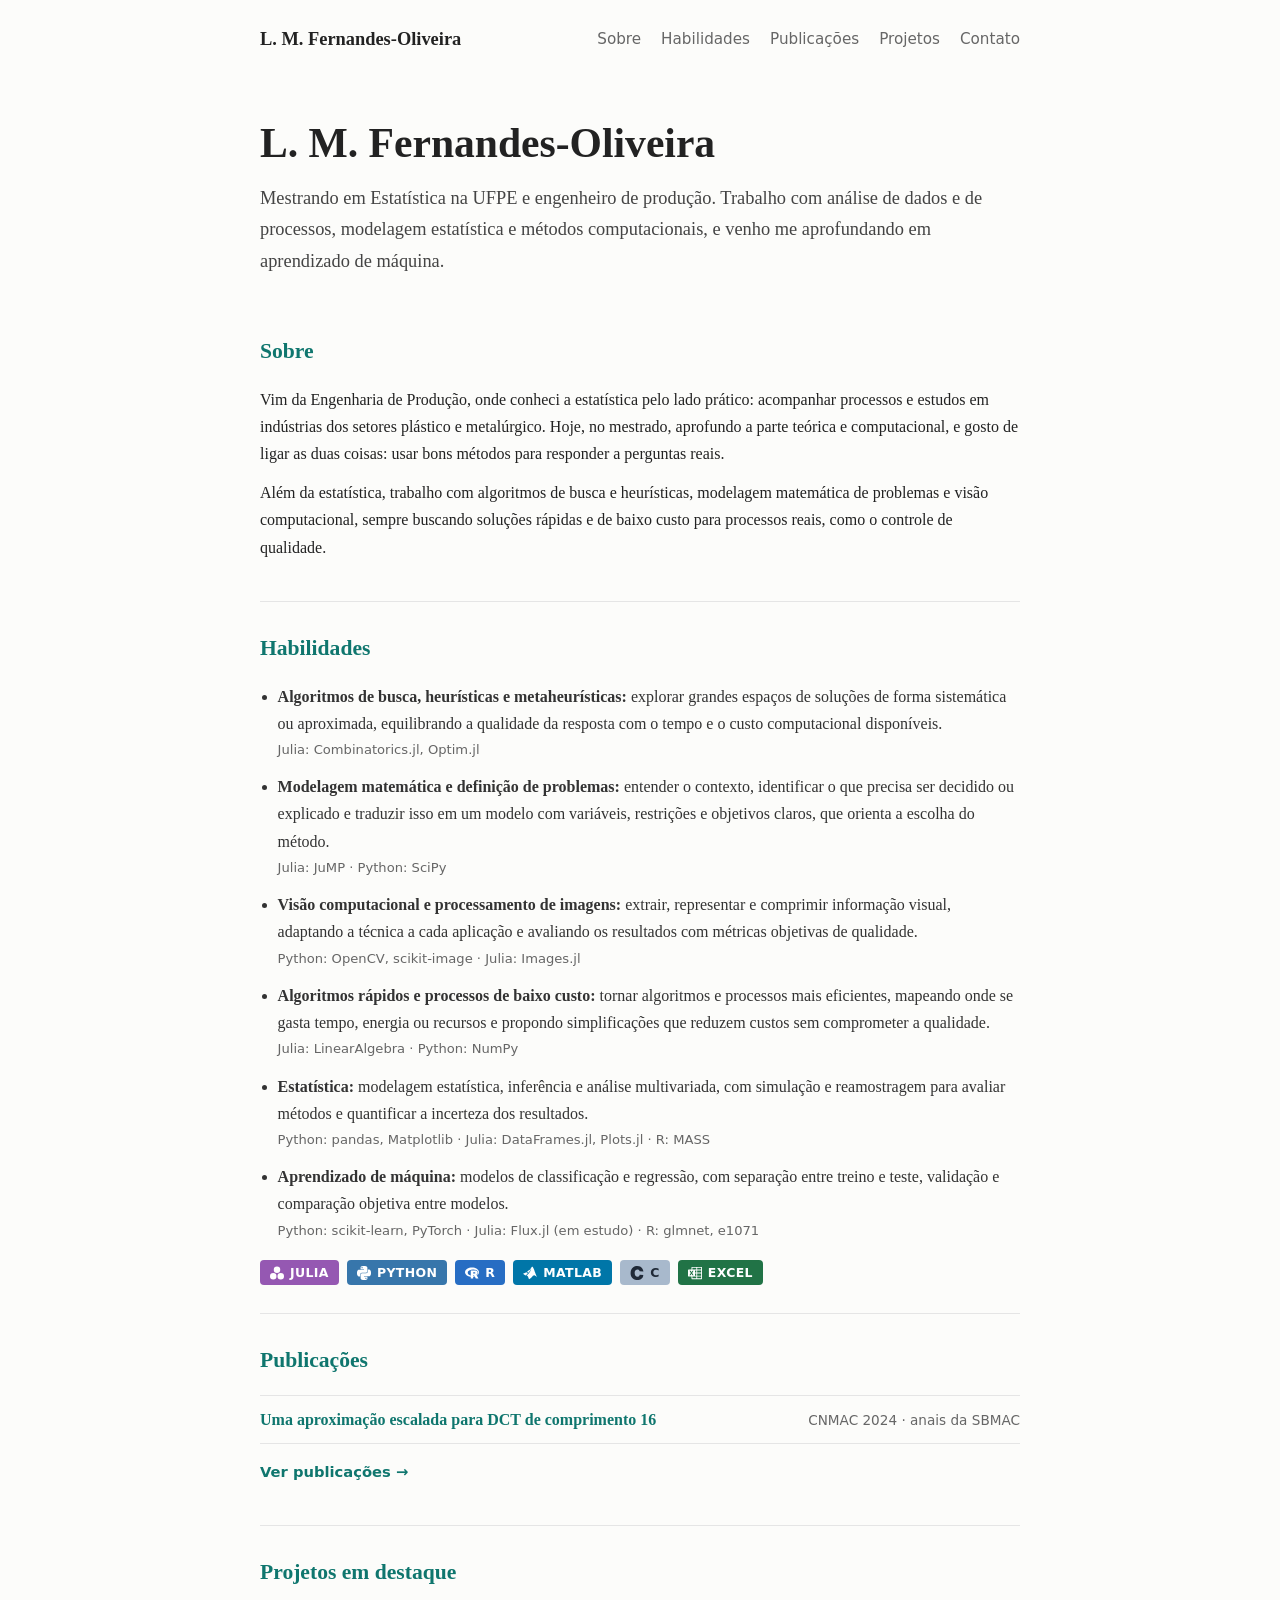
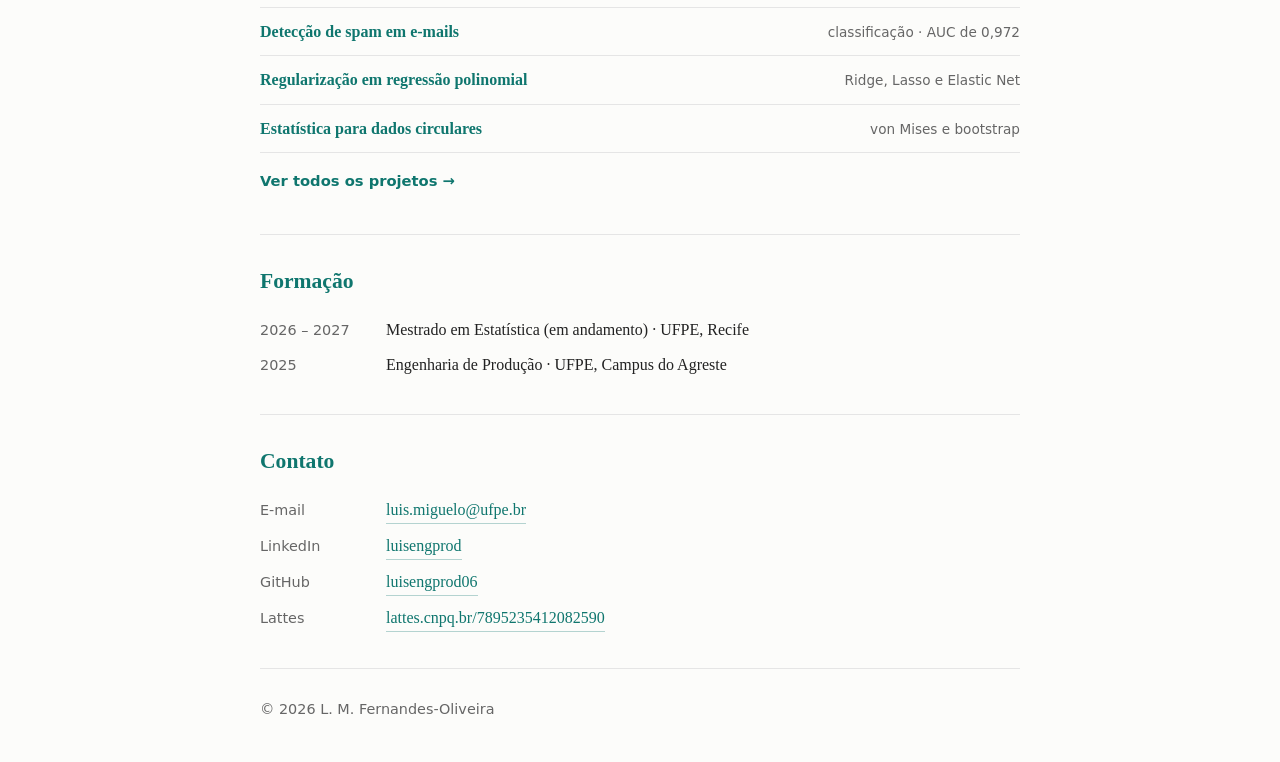
==== index.html @ cafb8b3b "Adiciona pacotes de Python, Julia e R em cada habilidade Co-Authored-By: Claude Opus 5.5 <noreply@an" ====
<!DOCTYPE html>
<html lang="pt-BR">
<head>
<meta charset="utf-8">
<meta name="viewport" content="width=device-width, initial-scale=1">
<title>L. M. Fernandes-Oliveira · Estatística e Engenharia de Produção</title>
<meta name="description" content="L. M. Fernandes-Oliveira: mestrando em Estatística na UFPE e engenheiro de produção. Publicações, projetos e contato.">
<link rel="stylesheet" href="style.css">
</head>
<body>

<header class="container topo">
  <a class="nome" href="index.html">L. M. Fernandes-Oliveira</a>
  <nav>
    <a href="#sobre">Sobre</a>
    <a href="#habilidades">Habilidades</a>
    <a href="publicacoes.html">Publicações</a>
    <a href="projetos.html">Projetos</a>
    <a href="#contato">Contato</a>
  </nav>
</header>

<main class="container">

  <section class="hero">
    <h1>L. M. Fernandes-Oliveira</h1>
    <p class="lead">Mestrando em Estatística na UFPE e engenheiro de produção. Trabalho com análise de dados e de processos, modelagem estatística e métodos computacionais, e venho me aprofundando em aprendizado de máquina.</p>
  </section>

  <section id="sobre">
    <h2>Sobre</h2>
    <p>Vim da Engenharia de Produção, onde conheci a estatística pelo lado prático: acompanhar processos e estudos em indústrias dos setores plástico e metalúrgico. Hoje, no mestrado, aprofundo a parte teórica e computacional, e gosto de ligar as duas coisas: usar bons métodos para responder a perguntas reais.</p>
    <p>Além da estatística, trabalho com algoritmos de busca e heurísticas, modelagem matemática de problemas e visão computacional, sempre buscando soluções rápidas e de baixo custo para processos reais, como o controle de qualidade.</p>
  </section>

  <section id="habilidades">
    <h2>Habilidades</h2>
    <ul class="habilidades">
      <li><b>Algoritmos de busca, heurísticas e metaheurísticas:</b> explorar grandes espaços de soluções de forma sistemática ou aproximada, equilibrando a qualidade da resposta com o tempo e o custo computacional disponíveis.<span class="pacotes">Julia: Combinatorics.jl, Optim.jl</span></li>
      <li><b>Modelagem matemática e definição de problemas:</b> entender o contexto, identificar o que precisa ser decidido ou explicado e traduzir isso em um modelo com variáveis, restrições e objetivos claros, que orienta a escolha do método.<span class="pacotes">Julia: JuMP · Python: SciPy</span></li>
      <li><b>Visão computacional e processamento de imagens:</b> extrair, representar e comprimir informação visual, adaptando a técnica a cada aplicação e avaliando os resultados com métricas objetivas de qualidade.<span class="pacotes">Python: OpenCV, scikit-image · Julia: Images.jl</span></li>
      <li><b>Algoritmos rápidos e processos de baixo custo:</b> tornar algoritmos e processos mais eficientes, mapeando onde se gasta tempo, energia ou recursos e propondo simplificações que reduzem custos sem comprometer a qualidade.<span class="pacotes">Julia: LinearAlgebra · Python: NumPy</span></li>
      <li><b>Estatística:</b> modelagem estatística, inferência e análise multivariada, com simulação e reamostragem para avaliar métodos e quantificar a incerteza dos resultados.<span class="pacotes">Python: pandas, Matplotlib · Julia: DataFrames.jl, Plots.jl · R: MASS</span></li>
      <li><b>Aprendizado de máquina:</b> modelos de classificação e regressão, com separação entre treino e teste, validação e comparação objetiva entre modelos.<span class="pacotes">Python: scikit-learn, PyTorch · Julia: Flux.jl (em estudo) · R: glmnet, e1071</span></li>
    </ul>
    <p class="selos"><span class="selo" style="background:#9558B2;color:#fff"><svg viewBox="0 0 24 24" width="14" height="14" aria-hidden="true"><path fill="#fff" d="M11.138 17.569a5.569 5.569 0 1 1-11.138 0 5.569 5.569 0 1 1 11.138 0zm6.431-11.138a5.569 5.569 0 1 1-11.138 0 5.569 5.569 0 1 1 11.138 0zM24 17.569a5.569 5.569 0 1 1-11.138 0 5.569 5.569 0 1 1 11.138 0z"/></svg>Julia</span><span class="selo" style="background:#3776AB;color:#fff"><svg viewBox="0 0 24 24" width="14" height="14" aria-hidden="true"><path fill="#fff" d="M14.25.18l.9.2.73.26.59.3.45.32.34.34.25.34.16.33.1.3.04.26.02.2-.01.13V8.5l-.05.63-.13.55-.21.46-.26.38-.3.31-.33.25-.35.19-.35.14-.33.1-.3.07-.26.04-.21.02H8.77l-.69.05-.59.14-.5.22-.41.27-.33.32-.27.35-.2.36-.15.37-.1.35-.07.32-.04.27-.02.21v3.06H3.17l-.21-.03-.28-.07-.32-.12-.35-.18-.36-.26-.36-.36-.35-.46-.32-.59-.28-.73-.21-.88-.14-1.05-.05-1.23.06-1.22.16-1.04.24-.87.32-.71.36-.57.4-.44.42-.33.42-.24.4-.16.36-.1.32-.05.24-.01h.16l.06.01h8.16v-.83H6.18l-.01-2.75-.02-.37.05-.34.11-.31.17-.28.25-.26.31-.23.38-.2.44-.18.51-.15.58-.12.64-.1.71-.06.77-.04.84-.02 1.27.05zm-6.3 1.98l-.23.33-.08.41.08.41.23.34.33.22.41.09.41-.09.33-.22.23-.34.08-.41-.08-.41-.23-.33-.33-.22-.41-.09-.41.09zm13.09 3.95l.28.06.32.12.35.18.36.27.36.35.35.47.32.59.28.73.21.88.14 1.04.05 1.23-.06 1.23-.16 1.04-.24.86-.32.71-.36.57-.4.45-.42.33-.42.24-.4.16-.36.09-.32.05-.24.02-.16-.01h-8.22v.82h5.84l.01 2.76.02.36-.05.34-.11.31-.17.29-.25.25-.31.24-.38.2-.44.17-.51.15-.58.13-.64.09-.71.07-.77.04-.84.01-1.27-.04-1.07-.14-.9-.2-.73-.25-.59-.3-.45-.33-.34-.34-.25-.34-.16-.33-.1-.3-.04-.25-.02-.2.01-.13v-5.34l.05-.64.13-.54.21-.46.26-.38.3-.32.33-.24.35-.2.35-.14.33-.1.3-.06.26-.04.21-.02.13-.01h5.84l.69-.05.59-.14.5-.21.41-.28.33-.32.27-.35.2-.36.15-.36.1-.35.07-.32.04-.28.02-.21V6.07h2.09l.14.01zm-6.47 14.25l-.23.33-.08.41.08.41.23.33.33.23.41.08.41-.08.33-.23.23-.33.08-.41-.08-.41-.23-.33-.33-.23-.41-.08-.41.08z"/></svg>Python</span><span class="selo" style="background:#276DC3;color:#fff"><svg viewBox="0 0 24 24" width="14" height="14" aria-hidden="true"><path fill="#fff" d="M12 2.746c-6.627 0-12 3.599-12 8.037 0 3.897 4.144 7.144 9.64 7.88V16.26c-2.924-.915-4.925-2.755-4.925-4.877 0-3.035 4.084-5.494 9.12-5.494 5.038 0 8.757 1.683 8.757 5.494 0 1.976-.999 3.379-2.662 4.272.09.066.174.128.258.216.169.149.25.363.372.544 2.128-1.45 3.44-3.437 3.44-5.631 0-4.44-5.373-8.038-12-8.038zm-2.111 4.99v13.516l4.093-.002-.002-5.291h1.1c.225 0 .321.066.549.25.272.22.715.982.715.982l2.164 4.063 4.627-.002-2.864-4.826s-.086-.193-.265-.383a2.22 2.22 0 00-.582-.416c-.422-.214-1.149-.434-1.149-.434s3.578-.264 3.578-3.826c0-3.562-3.744-3.63-3.744-3.63zm4.127 2.93l2.478.002s1.149-.062 1.149 1.127c0 1.165-1.149 1.17-1.149 1.17h-2.478zm1.754 6.119c-.494.049-1.012.079-1.54.088v1.807a16.622 16.622 0 002.37-.473l-.471-.891s-.108-.183-.248-.394c-.039-.054-.08-.098-.111-.137z"/></svg>R</span><span class="selo" style="background:#0076A8;color:#fff"><svg viewBox="0 0 24 24" width="14" height="14" aria-hidden="true"><path fill="#fff" d="M4.323 16.25C3.13 15.354 1.64 14.31 0 13.12l5.814-2.237 2.386 1.79c-1.79 2.086-2.982 2.831-3.877 3.577zm15.952-6.261c-.447-1.193-.745-2.385-1.193-3.578-.447-1.343-.894-2.535-1.64-3.579-.299-.447-.895-1.49-1.64-1.49-.15 0-.299.148-.448.148-.447.15-1.043 1.043-1.193 1.64-.447.745-1.342 1.938-1.938 2.683-.149.299-.447.597-.596.746-.447.298-.894.745-1.491 1.043-.15 0-.298.149-.447.149-.447 0-.745.298-1.043.447-.447.447-.894 1.043-1.342 1.49 0 .15-.15.299-.298.448l2.236 1.64c1.64-1.938 3.578-3.876 4.92-7.603 0 0-.448 4.026-4.026 8.349-2.236 2.534-4.025 3.876-4.324 4.174 0 0 .597-.149 1.194.15 1.193.446 1.789 2.087 2.236 3.279.298.894.745 1.64 1.043 2.534 1.193-.298 1.938-.745 2.683-1.491.745-.746 1.491-1.64 2.236-2.385 1.342-1.64 2.982-3.728 5.069-2.684.298.15.745.447.894.596.447.298.745.596 1.193 1.043.745.597 1.043 1.044 1.64 1.343-1.491-2.982-2.534-5.964-3.727-9.094z"/></svg>MATLAB</span><span class="selo" style="background:#A8B9CC;color:#1f2937"><svg viewBox="0 0 24 24" width="14" height="14" aria-hidden="true"><path fill="#1f2937" d="M16.5921 9.1962s-.354-3.298-3.627-3.39c-3.2741-.09-4.9552 2.474-4.9552 6.14 0 3.6651 1.858 6.5972 5.0451 6.5972 3.184 0 3.5381-3.665 3.5381-3.665l6.1041.365s.36 3.31-2.196 5.836c-2.552 2.5241-5.6901 2.9371-7.8762 2.9201-2.19-.017-5.2261.034-8.1602-2.97-2.938-3.0101-3.436-5.9302-3.436-8.8002 0-2.8701.556-6.6702 4.047-9.5502C7.444.72 9.849 0 12.254 0c10.0422 0 10.7172 9.2602 10.7172 9.2602z"/></svg>C</span><span class="selo" style="background:#217346;color:#fff"><svg viewBox="0 0 24 24" width="14" height="14" aria-hidden="true"><path fill="#fff" d="M23 1.5q.41 0 .7.3.3.29.3.7v19q0 .41-.3.7-.29.3-.7.3H7q-.41 0-.7-.3-.3-.29-.3-.7V18H1q-.41 0-.7-.3-.3-.29-.3-.7V7q0-.41.3-.7Q.58 6 1 6h5V2.5q0-.41.3-.7.29-.3.7-.3zM6 13.28l1.42 2.66h2.14l-2.38-3.87 2.34-3.8H7.46l-1.3 2.4-.05.08-.04.09-.64-1.28-.66-1.29H2.59l2.27 3.82-2.48 3.85h2.16zM14.25 21v-3H7.5v3zm0-4.5v-3.75H12v3.75zm0-5.25V7.5H12v3.75zm0-5.25V3H7.5v3zm8.25 15v-3h-6.75v3zm0-4.5v-3.75h-6.75v3.75zm0-5.25V7.5h-6.75v3.75zm0-5.25V3h-6.75v3Z"/></svg>Excel</span></p>
  </section>

  <section id="publicacoes">
    <h2>Publicações</h2>
    <ul class="destaques">
      <li><a href="publicacoes.html#cnmac2024">Uma aproximação escalada para DCT de comprimento 16</a><span>CNMAC 2024 · anais da SBMAC</span></li>
    </ul>
    <p><a class="seta" href="publicacoes.html">Ver publicações</a></p>
  </section>

  <section id="projetos">
    <h2>Projetos em destaque</h2>
    <ul class="destaques">
      <li><a href="projetos.html#spam">Detecção de spam em e-mails</a><span>classificação · AUC de 0,972</span></li>
      <li><a href="projetos.html#regularizacao">Regularização em regressão polinomial</a><span>Ridge, Lasso e Elastic Net</span></li>
      <li><a href="projetos.html#circular">Estatística para dados circulares</a><span>von Mises e bootstrap</span></li>
    </ul>
    <p><a class="seta" href="projetos.html">Ver todos os projetos</a></p>
  </section>

  <section id="formacao">
    <h2>Formação</h2>
    <ul class="linha-tempo">
      <li><span>2026 – 2027</span> Mestrado em Estatística (em andamento) · UFPE, Recife</li>
      <li><span>2025</span> Engenharia de Produção · UFPE, Campus do Agreste</li>
    </ul>
  </section>

  <section id="contato">
    <h2>Contato</h2>
    <ul class="contato">
      <li><span>E-mail</span><a href="mailto:luis.miguelo@ufpe.br">luis.miguelo@ufpe.br</a></li>
      <li><span>LinkedIn</span><a href="https://www.linkedin.com/in/luisengprod/">luisengprod</a></li>
      <li><span>GitHub</span><a href="https://github.com/luisengprod06">luisengprod06</a></li>
      <li><span>Lattes</span><a href="http://lattes.cnpq.br/7895235412082590">lattes.cnpq.br/7895235412082590</a></li>
    </ul>
  </section>

</main>

<footer class="container rodape">© <span id="ano"></span> L. M. Fernandes-Oliveira</footer>
<script src="graficos.js"></script>
</body>
</html>
---- style.css ----
:root {
  --texto: #222; --suave: #666; --destaque: #0f766e; --destaque-escuro: #0b5a54;
  --borda: #e5e5e5; --fundo: #fcfcfa; --card: #fff;
  --ui: system-ui, -apple-system, "Segoe UI", sans-serif;
}

* { box-sizing: border-box; }
html { scroll-behavior: smooth; }
body { margin: 0; font-family: Georgia, "Times New Roman", serif; color: var(--texto); line-height: 1.7; background: var(--fundo); }
.container { width: min(760px, 90%); margin: 0 auto; }

/* links: mesma cor e o mesmo comportamento em todo o site */
a { color: var(--destaque); text-decoration: none; border-bottom: 1px solid rgba(15, 118, 110, .3); transition: color .2s, border-color .2s; }
a:hover { color: var(--destaque-escuro); border-bottom-color: currentColor; }
a.seta { font-family: var(--ui); font-size: .92rem; font-weight: 600; border: 0; }
a.seta::after { content: " →"; }
a.seta:hover { text-decoration: underline; }

/* topo */
.topo { display: flex; justify-content: space-between; align-items: center; flex-wrap: wrap; gap: 12px 24px; padding: 24px 0; }
.nome { font-weight: 700; font-size: 1.15rem; color: var(--texto); border: 0; }
.nome:hover { color: var(--destaque); }
nav { display: flex; flex-wrap: wrap; gap: 6px 20px; font-family: var(--ui); font-size: .95rem; }
nav a { color: var(--suave); border: 0; }
nav a:hover, nav a[aria-current="page"] { color: var(--destaque); }

/* blocos */
.hero { padding: 40px 0 28px; }
h1 { font-size: clamp(1.9rem, 5vw, 2.6rem); line-height: 1.2; margin: 0 0 14px; }
.lead { font-size: 1.15rem; color: #444; margin: 0; }
section { padding: 28px 0; border-top: 1px solid var(--borda); }
.hero + section, section:first-child { border-top: 0; }
h2 { font-size: 1.35rem; color: var(--destaque); margin: 0 0 16px; }
h3 { font-size: 1.12rem; line-height: 1.35; margin: 0 0 6px; }
p { margin: 0 0 12px; }
.nota, .outros { color: #444; }
.outros { font-size: .95rem; margin-top: 20px; }

/* habilidades */
.habilidades { padding-left: 1.1rem; margin: 0 0 18px; }
.habilidades li { margin-bottom: 12px; color: #333; }
.pacotes { display: block; margin-top: 2px; font-family: var(--ui); font-size: .82rem; color: var(--suave); }
.selos { display: flex; flex-wrap: wrap; gap: 8px; margin: 0; }
.selo { display: inline-flex; align-items: center; gap: 6px; padding: 4px 10px; border-radius: 4px; font-family: var(--ui); font-size: .78rem; font-weight: 700; letter-spacing: .03em; text-transform: uppercase; line-height: 1.4; }

/* cards de publicações e projetos: um único formato */
.cards { display: grid; gap: 20px; }
.card { background: var(--card); border: 1px solid var(--borda); border-radius: 12px; padding: 22px 24px; scroll-margin-top: 16px; }
.card > :last-child { margin-bottom: 0; }
.card p { color: #444; }
.card:target { border-color: var(--destaque); box-shadow: 0 0 0 3px rgba(15, 118, 110, .12); }
.ref { font-size: .95rem; color: #333 !important; }
.meta { font-family: var(--ui); font-size: .85rem; color: var(--suave) !important; }

/* gráficos: todos com 360 px de largura (1 unidade do SVG = 1 px) */
.resultado { width: fit-content; max-width: 100%; margin: 16px 0; padding: 16px 18px; background: #fafaf8; border: 1px solid var(--borda); border-radius: 8px; }
.grafico { display: block; width: 360px; max-width: 100%; height: auto; overflow: visible; }
.grafico .marca { cursor: default; outline: none; }
.grafico .marca path, .grafico .marca rect:not(.alvo), .grafico .marca circle:not(.alvo) { transition: opacity .15s; }
.grafico .marca:hover path, .grafico .marca:focus path, .grafico .marca:hover rect:not(.alvo), .grafico .marca:focus rect:not(.alvo) { opacity: .75; }
.grafico .marca:focus-visible .alvo { stroke: var(--destaque); stroke-width: 1; }
.dica {
  position: fixed; z-index: 10; pointer-events: none; padding: 5px 9px; border-radius: 6px;
  background: #1f2937; color: #fff; font-family: var(--ui); font-size: .8rem; line-height: 1.3; white-space: nowrap;
  opacity: 0; transform: translateY(4px); transition: opacity .12s, transform .12s;
}
.dica.visivel { opacity: 1; transform: translateY(0); }

/* projetos em destaque (início) */
.destaques { list-style: none; padding: 0; margin: 0 0 14px; }
.destaques li { display: flex; flex-wrap: wrap; justify-content: space-between; align-items: baseline; gap: 4px 16px; padding: 10px 0; border-bottom: 1px solid var(--borda); }
.destaques li:first-child { border-top: 1px solid var(--borda); }
.destaques a { font-weight: 700; border: 0; }
.destaques span { font-family: var(--ui); font-size: .85rem; color: var(--suave); }

/* formação e contato */
.linha-tempo, .contato { list-style: none; padding: 0; margin: 0; }
.linha-tempo li, .contato li { display: flex; gap: 16px; margin-bottom: 8px; }
.linha-tempo span, .contato span { flex: 0 0 110px; color: var(--suave); font-family: var(--ui); font-size: .9rem; padding-top: 2px; }

.rodape { padding: 28px 0 40px; border-top: 1px solid var(--borda); color: var(--suave); font-size: .9rem; font-family: var(--ui); }

@media (max-width: 640px) {
  nav { gap: 6px 14px; font-size: .9rem; }
  .card { padding: 18px 16px; }
  .resultado { padding: 12px 10px; }
  .linha-tempo li, .contato li { flex-direction: column; gap: 0; }
  .linha-tempo span, .contato span { flex-basis: auto; }
}
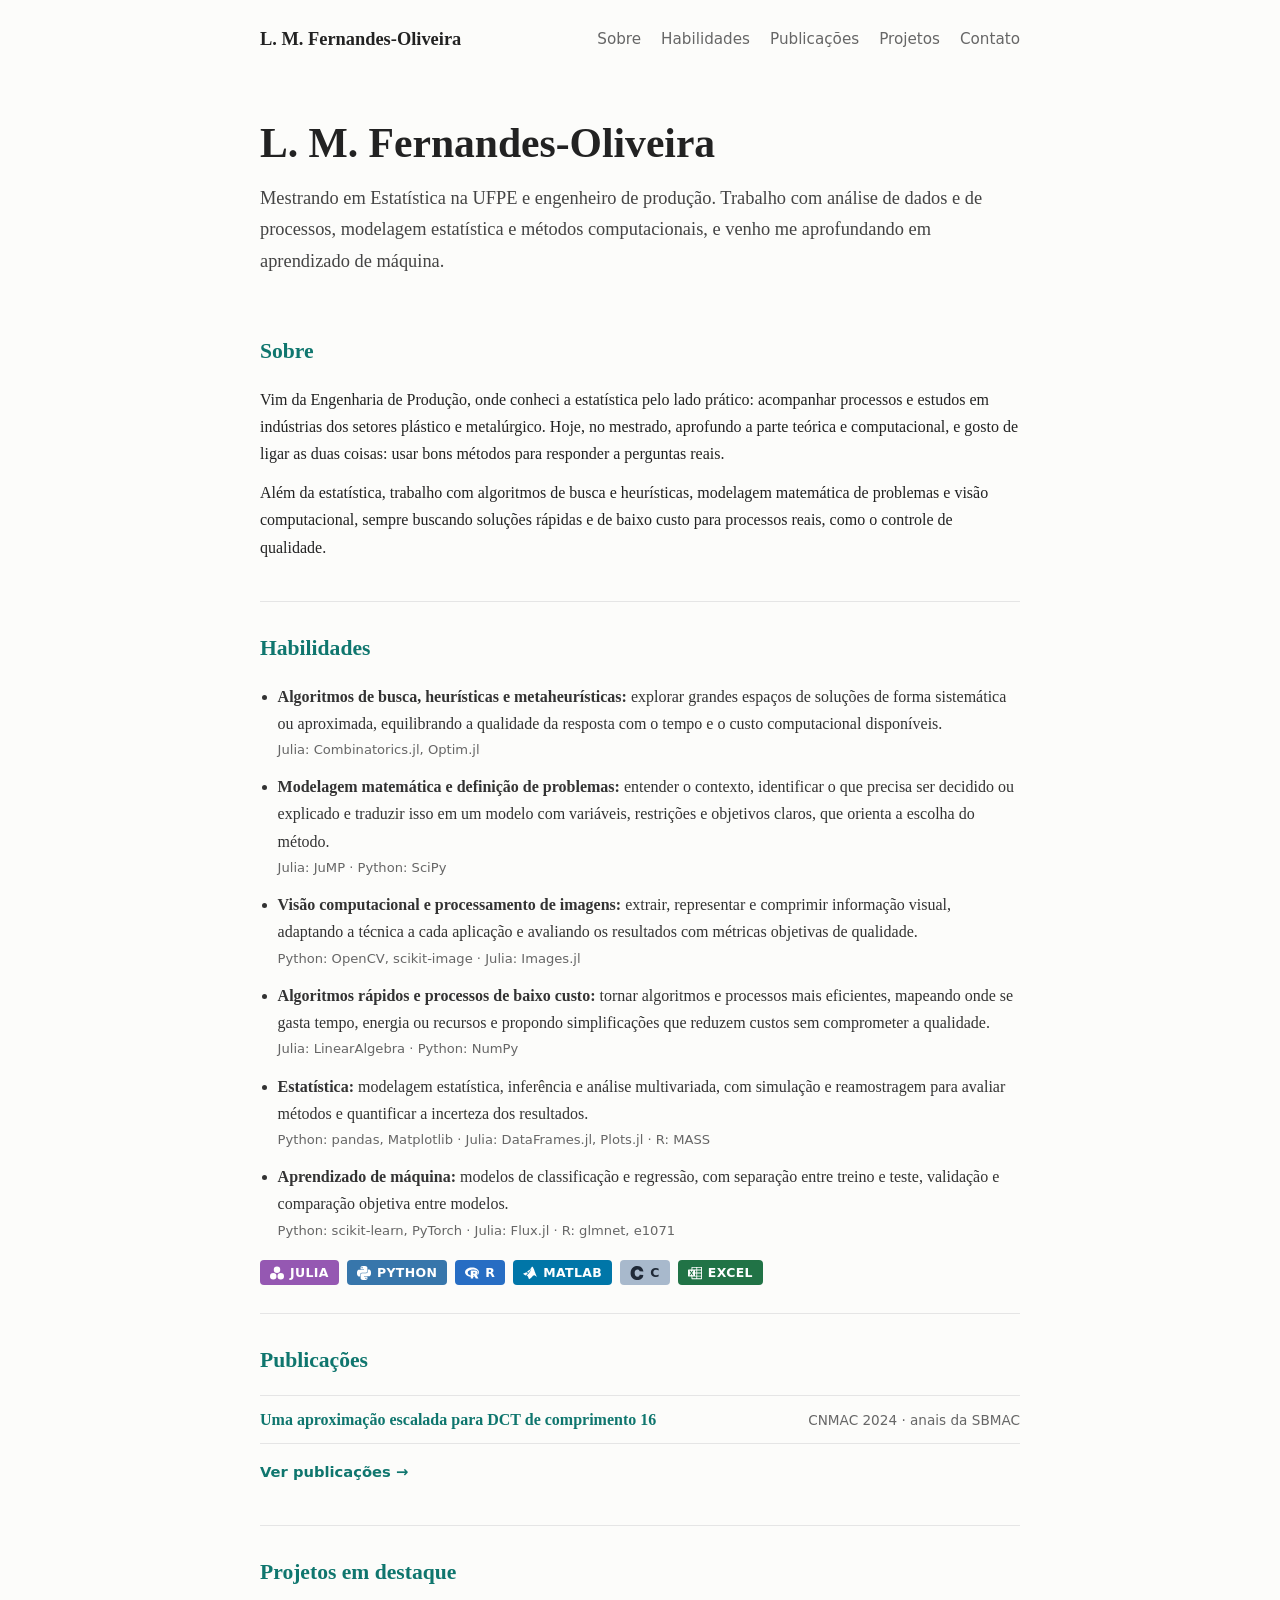
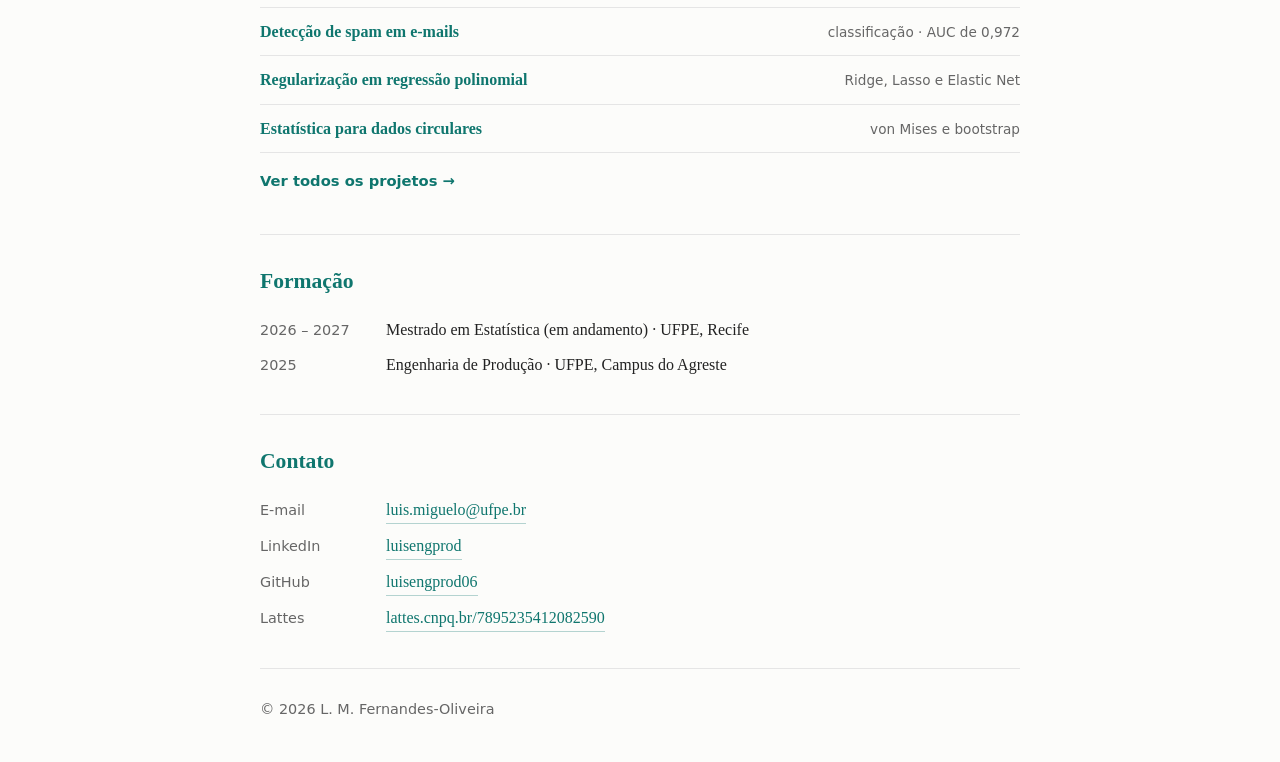
==== commit b99ae1c9: "Remove a marcação em estudo do Flux Co-Authored-By: Claude Opus 5.5 <noreply@anthropic.com>" ====
--- a/index.html
+++ b/index.html
@@ -41,7 +41,7 @@
       <li><b>Visão computacional e processamento de imagens:</b> extrair, representar e comprimir informação visual, adaptando a técnica a cada aplicação e avaliando os resultados com métricas objetivas de qualidade.<span class="pacotes">Python: OpenCV, scikit-image · Julia: Images.jl</span></li>
       <li><b>Algoritmos rápidos e processos de baixo custo:</b> tornar algoritmos e processos mais eficientes, mapeando onde se gasta tempo, energia ou recursos e propondo simplificações que reduzem custos sem comprometer a qualidade.<span class="pacotes">Julia: LinearAlgebra · Python: NumPy</span></li>
       <li><b>Estatística:</b> modelagem estatística, inferência e análise multivariada, com simulação e reamostragem para avaliar métodos e quantificar a incerteza dos resultados.<span class="pacotes">Python: pandas, Matplotlib · Julia: DataFrames.jl, Plots.jl · R: MASS</span></li>
-      <li><b>Aprendizado de máquina:</b> modelos de classificação e regressão, com separação entre treino e teste, validação e comparação objetiva entre modelos.<span class="pacotes">Python: scikit-learn, PyTorch · Julia: Flux.jl (em estudo) · R: glmnet, e1071</span></li>
+      <li><b>Aprendizado de máquina:</b> modelos de classificação e regressão, com separação entre treino e teste, validação e comparação objetiva entre modelos.<span class="pacotes">Python: scikit-learn, PyTorch · Julia: Flux.jl · R: glmnet, e1071</span></li>
     </ul>
     <p class="selos"><span class="selo" style="background:#9558B2;color:#fff"><svg viewBox="0 0 24 24" width="14" height="14" aria-hidden="true"><path fill="#fff" d="M11.138 17.569a5.569 5.569 0 1 1-11.138 0 5.569 5.569 0 1 1 11.138 0zm6.431-11.138a5.569 5.569 0 1 1-11.138 0 5.569 5.569 0 1 1 11.138 0zM24 17.569a5.569 5.569 0 1 1-11.138 0 5.569 5.569 0 1 1 11.138 0z"/></svg>Julia</span><span class="selo" style="background:#3776AB;color:#fff"><svg viewBox="0 0 24 24" width="14" height="14" aria-hidden="true"><path fill="#fff" d="M14.25.18l.9.2.73.26.59.3.45.32.34.34.25.34.16.33.1.3.04.26.02.2-.01.13V8.5l-.05.63-.13.55-.21.46-.26.38-.3.31-.33.25-.35.19-.35.14-.33.1-.3.07-.26.04-.21.02H8.77l-.69.05-.59.14-.5.22-.41.27-.33.32-.27.35-.2.36-.15.37-.1.35-.07.32-.04.27-.02.21v3.06H3.17l-.21-.03-.28-.07-.32-.12-.35-.18-.36-.26-.36-.36-.35-.46-.32-.59-.28-.73-.21-.88-.14-1.05-.05-1.23.06-1.22.16-1.04.24-.87.32-.71.36-.57.4-.44.42-.33.42-.24.4-.16.36-.1.32-.05.24-.01h.16l.06.01h8.16v-.83H6.18l-.01-2.75-.02-.37.05-.34.11-.31.17-.28.25-.26.31-.23.38-.2.44-.18.51-.15.58-.12.64-.1.71-.06.77-.04.84-.02 1.27.05zm-6.3 1.98l-.23.33-.08.41.08.41.23.34.33.22.41.09.41-.09.33-.22.23-.34.08-.41-.08-.41-.23-.33-.33-.22-.41-.09-.41.09zm13.09 3.95l.28.06.32.12.35.18.36.27.36.35.35.47.32.59.28.73.21.88.14 1.04.05 1.23-.06 1.23-.16 1.04-.24.86-.32.71-.36.57-.4.45-.42.33-.42.24-.4.16-.36.09-.32.05-.24.02-.16-.01h-8.22v.82h5.84l.01 2.76.02.36-.05.34-.11.31-.17.29-.25.25-.31.24-.38.2-.44.17-.51.15-.58.13-.64.09-.71.07-.77.04-.84.01-1.27-.04-1.07-.14-.9-.2-.73-.25-.59-.3-.45-.33-.34-.34-.25-.34-.16-.33-.1-.3-.04-.25-.02-.2.01-.13v-5.34l.05-.64.13-.54.21-.46.26-.38.3-.32.33-.24.35-.2.35-.14.33-.1.3-.06.26-.04.21-.02.13-.01h5.84l.69-.05.59-.14.5-.21.41-.28.33-.32.27-.35.2-.36.15-.36.1-.35.07-.32.04-.28.02-.21V6.07h2.09l.14.01zm-6.47 14.25l-.23.33-.08.41.08.41.23.33.33.23.41.08.41-.08.33-.23.23-.33.08-.41-.08-.41-.23-.33-.33-.23-.41-.08-.41.08z"/></svg>Python</span><span class="selo" style="background:#276DC3;color:#fff"><svg viewBox="0 0 24 24" width="14" height="14" aria-hidden="true"><path fill="#fff" d="M12 2.746c-6.627 0-12 3.599-12 8.037 0 3.897 4.144 7.144 9.64 7.88V16.26c-2.924-.915-4.925-2.755-4.925-4.877 0-3.035 4.084-5.494 9.12-5.494 5.038 0 8.757 1.683 8.757 5.494 0 1.976-.999 3.379-2.662 4.272.09.066.174.128.258.216.169.149.25.363.372.544 2.128-1.45 3.44-3.437 3.44-5.631 0-4.44-5.373-8.038-12-8.038zm-2.111 4.99v13.516l4.093-.002-.002-5.291h1.1c.225 0 .321.066.549.25.272.22.715.982.715.982l2.164 4.063 4.627-.002-2.864-4.826s-.086-.193-.265-.383a2.22 2.22 0 00-.582-.416c-.422-.214-1.149-.434-1.149-.434s3.578-.264 3.578-3.826c0-3.562-3.744-3.63-3.744-3.63zm4.127 2.93l2.478.002s1.149-.062 1.149 1.127c0 1.165-1.149 1.17-1.149 1.17h-2.478zm1.754 6.119c-.494.049-1.012.079-1.54.088v1.807a16.622 16.622 0 002.37-.473l-.471-.891s-.108-.183-.248-.394c-.039-.054-.08-.098-.111-.137z"/></svg>R</span><span class="selo" style="background:#0076A8;color:#fff"><svg viewBox="0 0 24 24" width="14" height="14" aria-hidden="true"><path fill="#fff" d="M4.323 16.25C3.13 15.354 1.64 14.31 0 13.12l5.814-2.237 2.386 1.79c-1.79 2.086-2.982 2.831-3.877 3.577zm15.952-6.261c-.447-1.193-.745-2.385-1.193-3.578-.447-1.343-.894-2.535-1.64-3.579-.299-.447-.895-1.49-1.64-1.49-.15 0-.299.148-.448.148-.447.15-1.043 1.043-1.193 1.64-.447.745-1.342 1.938-1.938 2.683-.149.299-.447.597-.596.746-.447.298-.894.745-1.491 1.043-.15 0-.298.149-.447.149-.447 0-.745.298-1.043.447-.447.447-.894 1.043-1.342 1.49 0 .15-.15.299-.298.448l2.236 1.64c1.64-1.938 3.578-3.876 4.92-7.603 0 0-.448 4.026-4.026 8.349-2.236 2.534-4.025 3.876-4.324 4.174 0 0 .597-.149 1.194.15 1.193.446 1.789 2.087 2.236 3.279.298.894.745 1.64 1.043 2.534 1.193-.298 1.938-.745 2.683-1.491.745-.746 1.491-1.64 2.236-2.385 1.342-1.64 2.982-3.728 5.069-2.684.298.15.745.447.894.596.447.298.745.596 1.193 1.043.745.597 1.043 1.044 1.64 1.343-1.491-2.982-2.534-5.964-3.727-9.094z"/></svg>MATLAB</span><span class="selo" style="background:#A8B9CC;color:#1f2937"><svg viewBox="0 0 24 24" width="14" height="14" aria-hidden="true"><path fill="#1f2937" d="M16.5921 9.1962s-.354-3.298-3.627-3.39c-3.2741-.09-4.9552 2.474-4.9552 6.14 0 3.6651 1.858 6.5972 5.0451 6.5972 3.184 0 3.5381-3.665 3.5381-3.665l6.1041.365s.36 3.31-2.196 5.836c-2.552 2.5241-5.6901 2.9371-7.8762 2.9201-2.19-.017-5.2261.034-8.1602-2.97-2.938-3.0101-3.436-5.9302-3.436-8.8002 0-2.8701.556-6.6702 4.047-9.5502C7.444.72 9.849 0 12.254 0c10.0422 0 10.7172 9.2602 10.7172 9.2602z"/></svg>C</span><span class="selo" style="background:#217346;color:#fff"><svg viewBox="0 0 24 24" width="14" height="14" aria-hidden="true"><path fill="#fff" d="M23 1.5q.41 0 .7.3.3.29.3.7v19q0 .41-.3.7-.29.3-.7.3H7q-.41 0-.7-.3-.3-.29-.3-.7V18H1q-.41 0-.7-.3-.3-.29-.3-.7V7q0-.41.3-.7Q.58 6 1 6h5V2.5q0-.41.3-.7.29-.3.7-.3zM6 13.28l1.42 2.66h2.14l-2.38-3.87 2.34-3.8H7.46l-1.3 2.4-.05.08-.04.09-.64-1.28-.66-1.29H2.59l2.27 3.82-2.48 3.85h2.16zM14.25 21v-3H7.5v3zm0-4.5v-3.75H12v3.75zm0-5.25V7.5H12v3.75zm0-5.25V3H7.5v3zm8.25 15v-3h-6.75v3zm0-4.5v-3.75h-6.75v3.75zm0-5.25V7.5h-6.75v3.75zm0-5.25V3h-6.75v3Z"/></svg>Excel</span></p>
   </section>
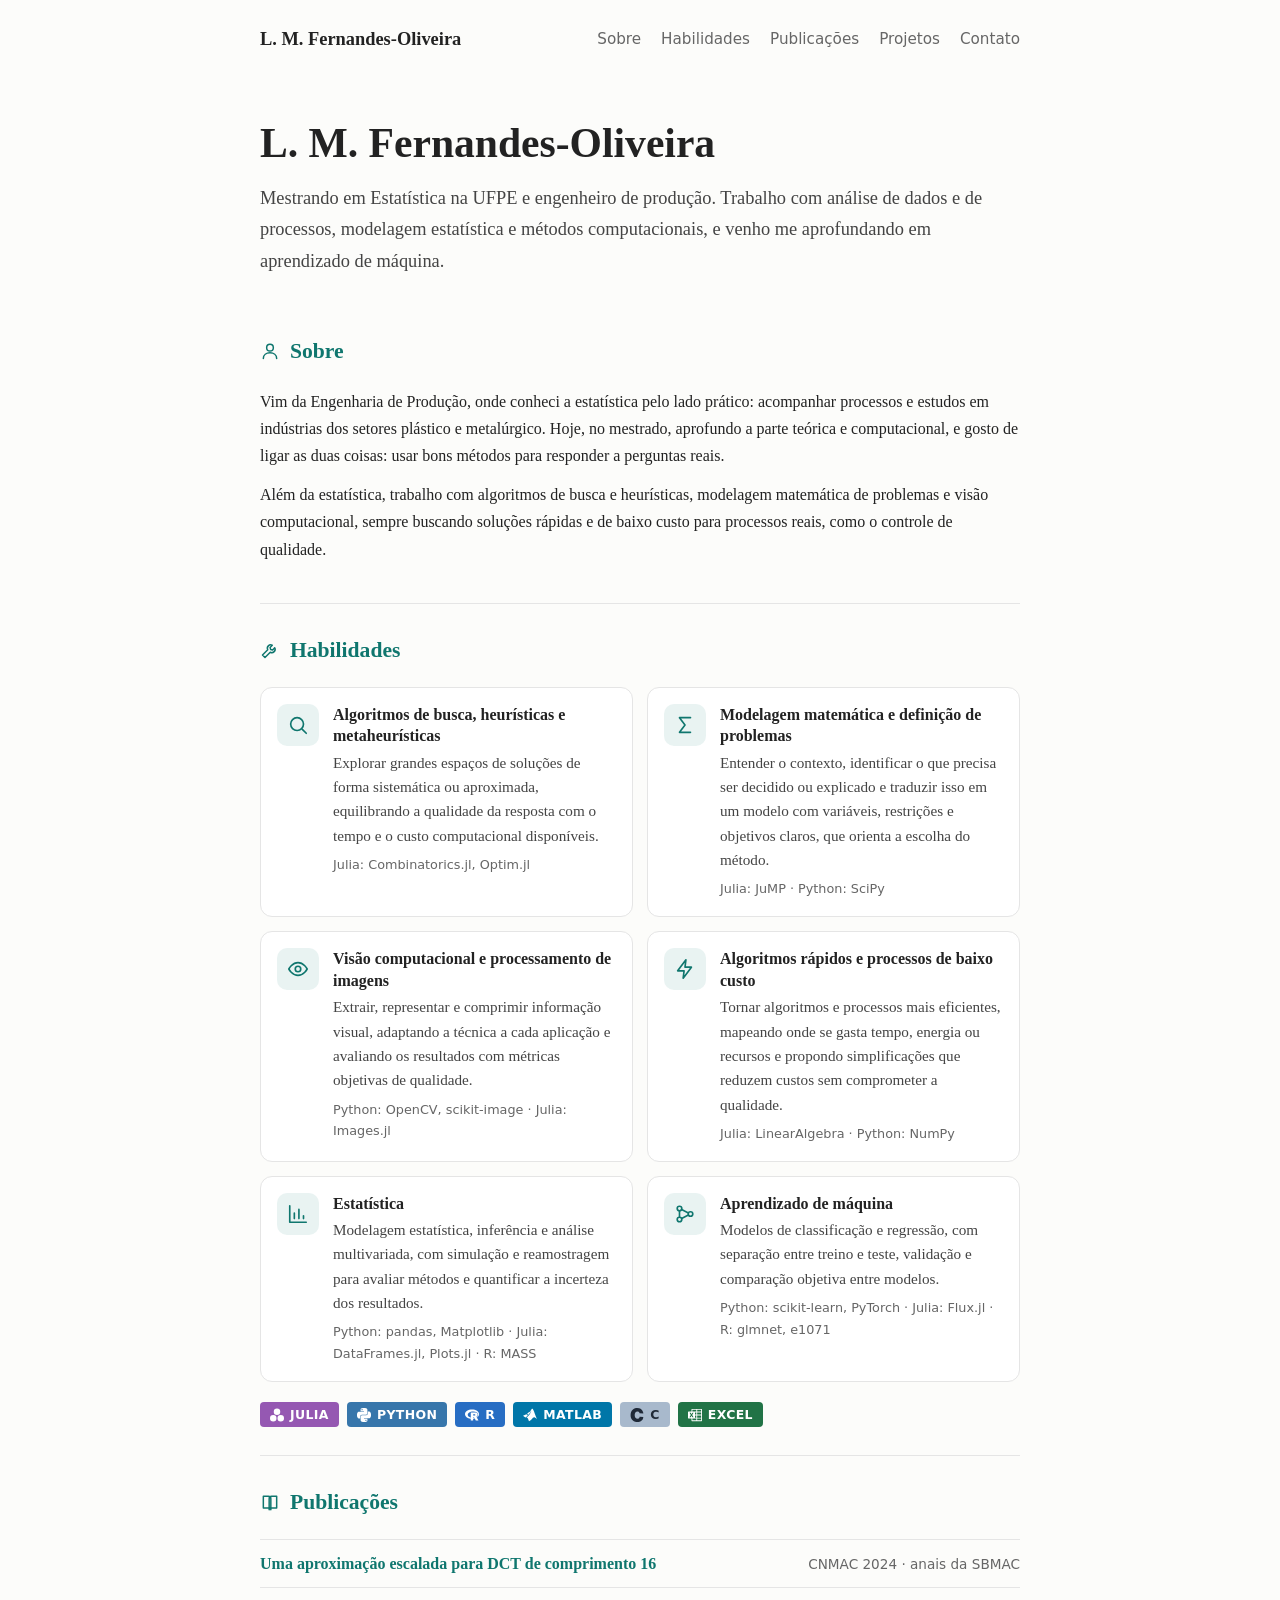
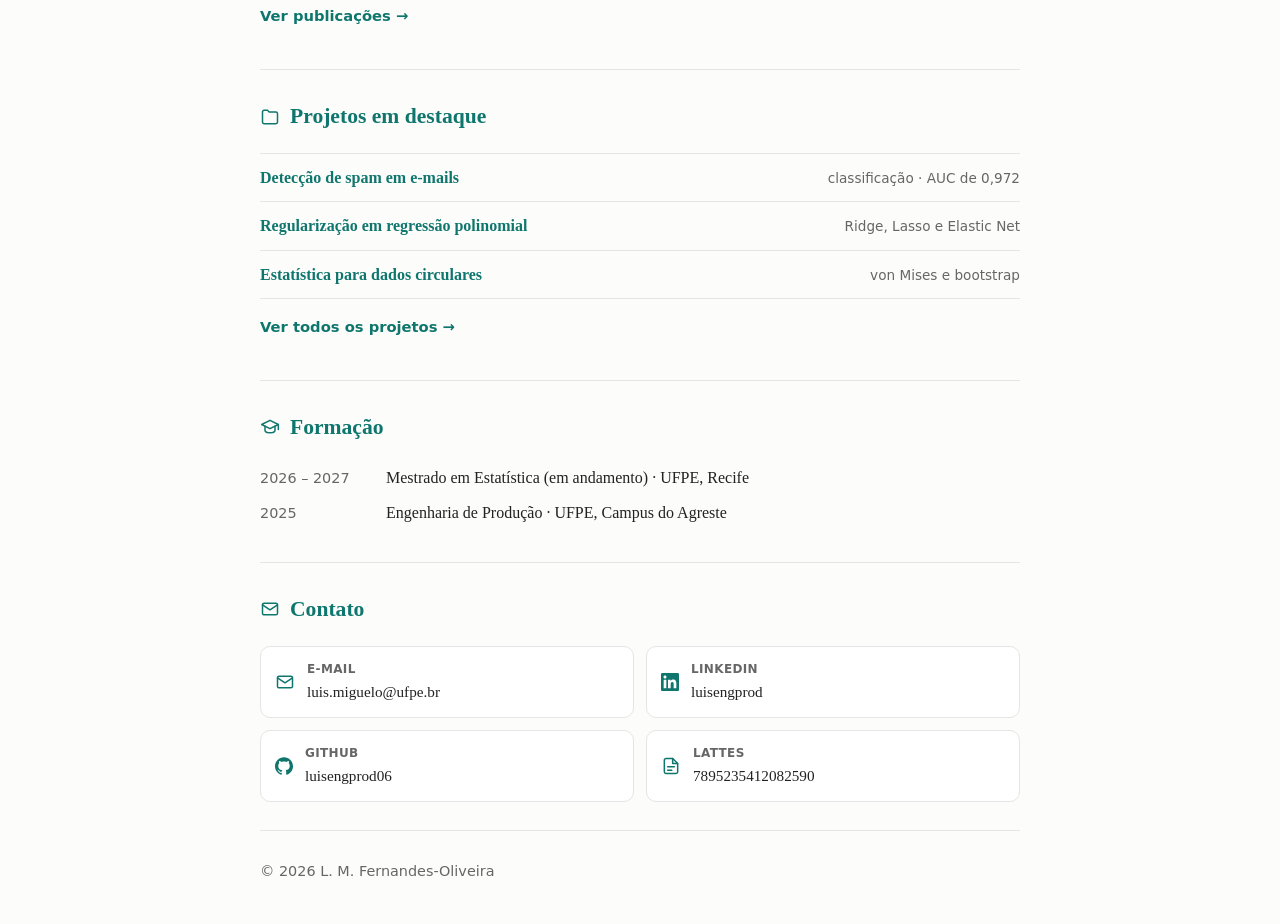
==== commit c1add14a: "Ícones nas habilidades, nos títulos e no contato Co-Authored-By: Claude Opus 5.5 <noreply@anthropic." ====
--- a/index.html
+++ b/index.html
@@ -28,26 +28,26 @@
   </section>
 
   <section id="sobre">
-    <h2>Sobre</h2>
+    <h2><svg class="ic" viewBox="0 0 24 24" width="20" height="20" fill="none" stroke="currentColor" stroke-width="1.8" stroke-linecap="round" stroke-linejoin="round" aria-hidden="true"><circle cx="12" cy="8" r="4"/><path d="M4 21c0-4.4 3.6-7 8-7s8 2.6 8 7"/></svg>Sobre</h2>
     <p>Vim da Engenharia de Produção, onde conheci a estatística pelo lado prático: acompanhar processos e estudos em indústrias dos setores plástico e metalúrgico. Hoje, no mestrado, aprofundo a parte teórica e computacional, e gosto de ligar as duas coisas: usar bons métodos para responder a perguntas reais.</p>
     <p>Além da estatística, trabalho com algoritmos de busca e heurísticas, modelagem matemática de problemas e visão computacional, sempre buscando soluções rápidas e de baixo custo para processos reais, como o controle de qualidade.</p>
   </section>
 
   <section id="habilidades">
-    <h2>Habilidades</h2>
+    <h2><svg class="ic" viewBox="0 0 24 24" width="20" height="20" fill="none" stroke="currentColor" stroke-width="1.8" stroke-linecap="round" stroke-linejoin="round" aria-hidden="true"><path d="M14.7 6.3a4 4 0 0 0-5.4 5.4L3 18l3 3 6.3-6.3a4 4 0 0 0 5.4-5.4l-2.6 2.6-2.4-.6-.6-2.4z"/></svg>Habilidades</h2>
     <ul class="habilidades">
-      <li><b>Algoritmos de busca, heurísticas e metaheurísticas:</b> explorar grandes espaços de soluções de forma sistemática ou aproximada, equilibrando a qualidade da resposta com o tempo e o custo computacional disponíveis.<span class="pacotes">Julia: Combinatorics.jl, Optim.jl</span></li>
-      <li><b>Modelagem matemática e definição de problemas:</b> entender o contexto, identificar o que precisa ser decidido ou explicado e traduzir isso em um modelo com variáveis, restrições e objetivos claros, que orienta a escolha do método.<span class="pacotes">Julia: JuMP · Python: SciPy</span></li>
-      <li><b>Visão computacional e processamento de imagens:</b> extrair, representar e comprimir informação visual, adaptando a técnica a cada aplicação e avaliando os resultados com métricas objetivas de qualidade.<span class="pacotes">Python: OpenCV, scikit-image · Julia: Images.jl</span></li>
-      <li><b>Algoritmos rápidos e processos de baixo custo:</b> tornar algoritmos e processos mais eficientes, mapeando onde se gasta tempo, energia ou recursos e propondo simplificações que reduzem custos sem comprometer a qualidade.<span class="pacotes">Julia: LinearAlgebra · Python: NumPy</span></li>
-      <li><b>Estatística:</b> modelagem estatística, inferência e análise multivariada, com simulação e reamostragem para avaliar métodos e quantificar a incerteza dos resultados.<span class="pacotes">Python: pandas, Matplotlib · Julia: DataFrames.jl, Plots.jl · R: MASS</span></li>
-      <li><b>Aprendizado de máquina:</b> modelos de classificação e regressão, com separação entre treino e teste, validação e comparação objetiva entre modelos.<span class="pacotes">Python: scikit-learn, PyTorch · Julia: Flux.jl · R: glmnet, e1071</span></li>
+      <li class="habilidade"><span class="ic-caixa"><svg class="ic" viewBox="0 0 24 24" width="22" height="22" fill="none" stroke="currentColor" stroke-width="1.8" stroke-linecap="round" stroke-linejoin="round" aria-hidden="true"><circle cx="11" cy="11" r="7"/><path d="M21 21l-4.3-4.3"/></svg></span><div><h3>Algoritmos de busca, heurísticas e metaheurísticas</h3><p>Explorar grandes espaços de soluções de forma sistemática ou aproximada, equilibrando a qualidade da resposta com o tempo e o custo computacional disponíveis.</p><span class="pacotes">Julia: Combinatorics.jl, Optim.jl</span></div></li>
+      <li class="habilidade"><span class="ic-caixa"><svg class="ic" viewBox="0 0 24 24" width="22" height="22" fill="none" stroke="currentColor" stroke-width="1.8" stroke-linecap="round" stroke-linejoin="round" aria-hidden="true"><path d="M18 4H6l6 8-6 8h12"/></svg></span><div><h3>Modelagem matemática e definição de problemas</h3><p>Entender o contexto, identificar o que precisa ser decidido ou explicado e traduzir isso em um modelo com variáveis, restrições e objetivos claros, que orienta a escolha do método.</p><span class="pacotes">Julia: JuMP · Python: SciPy</span></div></li>
+      <li class="habilidade"><span class="ic-caixa"><svg class="ic" viewBox="0 0 24 24" width="22" height="22" fill="none" stroke="currentColor" stroke-width="1.8" stroke-linecap="round" stroke-linejoin="round" aria-hidden="true"><path d="M2 12s3.6-7 10-7 10 7 10 7-3.6 7-10 7S2 12 2 12z"/><circle cx="12" cy="12" r="3"/></svg></span><div><h3>Visão computacional e processamento de imagens</h3><p>Extrair, representar e comprimir informação visual, adaptando a técnica a cada aplicação e avaliando os resultados com métricas objetivas de qualidade.</p><span class="pacotes">Python: OpenCV, scikit-image · Julia: Images.jl</span></div></li>
+      <li class="habilidade"><span class="ic-caixa"><svg class="ic" viewBox="0 0 24 24" width="22" height="22" fill="none" stroke="currentColor" stroke-width="1.8" stroke-linecap="round" stroke-linejoin="round" aria-hidden="true"><path d="M13 2L4 14h7l-1 8 9-12h-7l1-8z"/></svg></span><div><h3>Algoritmos rápidos e processos de baixo custo</h3><p>Tornar algoritmos e processos mais eficientes, mapeando onde se gasta tempo, energia ou recursos e propondo simplificações que reduzem custos sem comprometer a qualidade.</p><span class="pacotes">Julia: LinearAlgebra · Python: NumPy</span></div></li>
+      <li class="habilidade"><span class="ic-caixa"><svg class="ic" viewBox="0 0 24 24" width="22" height="22" fill="none" stroke="currentColor" stroke-width="1.8" stroke-linecap="round" stroke-linejoin="round" aria-hidden="true"><path d="M3 3v18h18"/><path d="M8 17v-6M13 17V7M18 17v-3"/></svg></span><div><h3>Estatística</h3><p>Modelagem estatística, inferência e análise multivariada, com simulação e reamostragem para avaliar métodos e quantificar a incerteza dos resultados.</p><span class="pacotes">Python: pandas, Matplotlib · Julia: DataFrames.jl, Plots.jl · R: MASS</span></div></li>
+      <li class="habilidade"><span class="ic-caixa"><svg class="ic" viewBox="0 0 24 24" width="22" height="22" fill="none" stroke="currentColor" stroke-width="1.8" stroke-linecap="round" stroke-linejoin="round" aria-hidden="true"><circle cx="6" cy="6" r="2.5"/><circle cx="6" cy="18" r="2.5"/><circle cx="18" cy="12" r="2.5"/><path d="M8.3 7.2l7.4 3.6M8.3 16.8l7.4-3.6M6 8.5v7"/></svg></span><div><h3>Aprendizado de máquina</h3><p>Modelos de classificação e regressão, com separação entre treino e teste, validação e comparação objetiva entre modelos.</p><span class="pacotes">Python: scikit-learn, PyTorch · Julia: Flux.jl · R: glmnet, e1071</span></div></li>
     </ul>
     <p class="selos"><span class="selo" style="background:#9558B2;color:#fff"><svg viewBox="0 0 24 24" width="14" height="14" aria-hidden="true"><path fill="#fff" d="M11.138 17.569a5.569 5.569 0 1 1-11.138 0 5.569 5.569 0 1 1 11.138 0zm6.431-11.138a5.569 5.569 0 1 1-11.138 0 5.569 5.569 0 1 1 11.138 0zM24 17.569a5.569 5.569 0 1 1-11.138 0 5.569 5.569 0 1 1 11.138 0z"/></svg>Julia</span><span class="selo" style="background:#3776AB;color:#fff"><svg viewBox="0 0 24 24" width="14" height="14" aria-hidden="true"><path fill="#fff" d="M14.25.18l.9.2.73.26.59.3.45.32.34.34.25.34.16.33.1.3.04.26.02.2-.01.13V8.5l-.05.63-.13.55-.21.46-.26.38-.3.31-.33.25-.35.19-.35.14-.33.1-.3.07-.26.04-.21.02H8.77l-.69.05-.59.14-.5.22-.41.27-.33.32-.27.35-.2.36-.15.37-.1.35-.07.32-.04.27-.02.21v3.06H3.17l-.21-.03-.28-.07-.32-.12-.35-.18-.36-.26-.36-.36-.35-.46-.32-.59-.28-.73-.21-.88-.14-1.05-.05-1.23.06-1.22.16-1.04.24-.87.32-.71.36-.57.4-.44.42-.33.42-.24.4-.16.36-.1.32-.05.24-.01h.16l.06.01h8.16v-.83H6.18l-.01-2.75-.02-.37.05-.34.11-.31.17-.28.25-.26.31-.23.38-.2.44-.18.51-.15.58-.12.64-.1.71-.06.77-.04.84-.02 1.27.05zm-6.3 1.98l-.23.33-.08.41.08.41.23.34.33.22.41.09.41-.09.33-.22.23-.34.08-.41-.08-.41-.23-.33-.33-.22-.41-.09-.41.09zm13.09 3.95l.28.06.32.12.35.18.36.27.36.35.35.47.32.59.28.73.21.88.14 1.04.05 1.23-.06 1.23-.16 1.04-.24.86-.32.71-.36.57-.4.45-.42.33-.42.24-.4.16-.36.09-.32.05-.24.02-.16-.01h-8.22v.82h5.84l.01 2.76.02.36-.05.34-.11.31-.17.29-.25.25-.31.24-.38.2-.44.17-.51.15-.58.13-.64.09-.71.07-.77.04-.84.01-1.27-.04-1.07-.14-.9-.2-.73-.25-.59-.3-.45-.33-.34-.34-.25-.34-.16-.33-.1-.3-.04-.25-.02-.2.01-.13v-5.34l.05-.64.13-.54.21-.46.26-.38.3-.32.33-.24.35-.2.35-.14.33-.1.3-.06.26-.04.21-.02.13-.01h5.84l.69-.05.59-.14.5-.21.41-.28.33-.32.27-.35.2-.36.15-.36.1-.35.07-.32.04-.28.02-.21V6.07h2.09l.14.01zm-6.47 14.25l-.23.33-.08.41.08.41.23.33.33.23.41.08.41-.08.33-.23.23-.33.08-.41-.08-.41-.23-.33-.33-.23-.41-.08-.41.08z"/></svg>Python</span><span class="selo" style="background:#276DC3;color:#fff"><svg viewBox="0 0 24 24" width="14" height="14" aria-hidden="true"><path fill="#fff" d="M12 2.746c-6.627 0-12 3.599-12 8.037 0 3.897 4.144 7.144 9.64 7.88V16.26c-2.924-.915-4.925-2.755-4.925-4.877 0-3.035 4.084-5.494 9.12-5.494 5.038 0 8.757 1.683 8.757 5.494 0 1.976-.999 3.379-2.662 4.272.09.066.174.128.258.216.169.149.25.363.372.544 2.128-1.45 3.44-3.437 3.44-5.631 0-4.44-5.373-8.038-12-8.038zm-2.111 4.99v13.516l4.093-.002-.002-5.291h1.1c.225 0 .321.066.549.25.272.22.715.982.715.982l2.164 4.063 4.627-.002-2.864-4.826s-.086-.193-.265-.383a2.22 2.22 0 00-.582-.416c-.422-.214-1.149-.434-1.149-.434s3.578-.264 3.578-3.826c0-3.562-3.744-3.63-3.744-3.63zm4.127 2.93l2.478.002s1.149-.062 1.149 1.127c0 1.165-1.149 1.17-1.149 1.17h-2.478zm1.754 6.119c-.494.049-1.012.079-1.54.088v1.807a16.622 16.622 0 002.37-.473l-.471-.891s-.108-.183-.248-.394c-.039-.054-.08-.098-.111-.137z"/></svg>R</span><span class="selo" style="background:#0076A8;color:#fff"><svg viewBox="0 0 24 24" width="14" height="14" aria-hidden="true"><path fill="#fff" d="M4.323 16.25C3.13 15.354 1.64 14.31 0 13.12l5.814-2.237 2.386 1.79c-1.79 2.086-2.982 2.831-3.877 3.577zm15.952-6.261c-.447-1.193-.745-2.385-1.193-3.578-.447-1.343-.894-2.535-1.64-3.579-.299-.447-.895-1.49-1.64-1.49-.15 0-.299.148-.448.148-.447.15-1.043 1.043-1.193 1.64-.447.745-1.342 1.938-1.938 2.683-.149.299-.447.597-.596.746-.447.298-.894.745-1.491 1.043-.15 0-.298.149-.447.149-.447 0-.745.298-1.043.447-.447.447-.894 1.043-1.342 1.49 0 .15-.15.299-.298.448l2.236 1.64c1.64-1.938 3.578-3.876 4.92-7.603 0 0-.448 4.026-4.026 8.349-2.236 2.534-4.025 3.876-4.324 4.174 0 0 .597-.149 1.194.15 1.193.446 1.789 2.087 2.236 3.279.298.894.745 1.64 1.043 2.534 1.193-.298 1.938-.745 2.683-1.491.745-.746 1.491-1.64 2.236-2.385 1.342-1.64 2.982-3.728 5.069-2.684.298.15.745.447.894.596.447.298.745.596 1.193 1.043.745.597 1.043 1.044 1.64 1.343-1.491-2.982-2.534-5.964-3.727-9.094z"/></svg>MATLAB</span><span class="selo" style="background:#A8B9CC;color:#1f2937"><svg viewBox="0 0 24 24" width="14" height="14" aria-hidden="true"><path fill="#1f2937" d="M16.5921 9.1962s-.354-3.298-3.627-3.39c-3.2741-.09-4.9552 2.474-4.9552 6.14 0 3.6651 1.858 6.5972 5.0451 6.5972 3.184 0 3.5381-3.665 3.5381-3.665l6.1041.365s.36 3.31-2.196 5.836c-2.552 2.5241-5.6901 2.9371-7.8762 2.9201-2.19-.017-5.2261.034-8.1602-2.97-2.938-3.0101-3.436-5.9302-3.436-8.8002 0-2.8701.556-6.6702 4.047-9.5502C7.444.72 9.849 0 12.254 0c10.0422 0 10.7172 9.2602 10.7172 9.2602z"/></svg>C</span><span class="selo" style="background:#217346;color:#fff"><svg viewBox="0 0 24 24" width="14" height="14" aria-hidden="true"><path fill="#fff" d="M23 1.5q.41 0 .7.3.3.29.3.7v19q0 .41-.3.7-.29.3-.7.3H7q-.41 0-.7-.3-.3-.29-.3-.7V18H1q-.41 0-.7-.3-.3-.29-.3-.7V7q0-.41.3-.7Q.58 6 1 6h5V2.5q0-.41.3-.7.29-.3.7-.3zM6 13.28l1.42 2.66h2.14l-2.38-3.87 2.34-3.8H7.46l-1.3 2.4-.05.08-.04.09-.64-1.28-.66-1.29H2.59l2.27 3.82-2.48 3.85h2.16zM14.25 21v-3H7.5v3zm0-4.5v-3.75H12v3.75zm0-5.25V7.5H12v3.75zm0-5.25V3H7.5v3zm8.25 15v-3h-6.75v3zm0-4.5v-3.75h-6.75v3.75zm0-5.25V7.5h-6.75v3.75zm0-5.25V3h-6.75v3Z"/></svg>Excel</span></p>
   </section>
 
   <section id="publicacoes">
-    <h2>Publicações</h2>
+    <h2><svg class="ic" viewBox="0 0 24 24" width="20" height="20" fill="none" stroke="currentColor" stroke-width="1.8" stroke-linecap="round" stroke-linejoin="round" aria-hidden="true"><path d="M4 4h6a3 3 0 0 1 3 3v13a2 2 0 0 0-2-2H4z"/><path d="M20 4h-6a3 3 0 0 0-3 3v13a2 2 0 0 1 2-2h7z"/></svg>Publicações</h2>
     <ul class="destaques">
       <li><a href="publicacoes.html#cnmac2024">Uma aproximação escalada para DCT de comprimento 16</a><span>CNMAC 2024 · anais da SBMAC</span></li>
     </ul>
@@ -55,7 +55,7 @@
   </section>
 
   <section id="projetos">
-    <h2>Projetos em destaque</h2>
+    <h2><svg class="ic" viewBox="0 0 24 24" width="20" height="20" fill="none" stroke="currentColor" stroke-width="1.8" stroke-linecap="round" stroke-linejoin="round" aria-hidden="true"><path d="M3 6a2 2 0 0 1 2-2h4l2 2h8a2 2 0 0 1 2 2v10a2 2 0 0 1-2 2H5a2 2 0 0 1-2-2z"/></svg>Projetos em destaque</h2>
     <ul class="destaques">
       <li><a href="projetos.html#spam">Detecção de spam em e-mails</a><span>classificação · AUC de 0,972</span></li>
       <li><a href="projetos.html#regularizacao">Regularização em regressão polinomial</a><span>Ridge, Lasso e Elastic Net</span></li>
@@ -65,7 +65,7 @@
   </section>
 
   <section id="formacao">
-    <h2>Formação</h2>
+    <h2><svg class="ic" viewBox="0 0 24 24" width="20" height="20" fill="none" stroke="currentColor" stroke-width="1.8" stroke-linecap="round" stroke-linejoin="round" aria-hidden="true"><path d="M2 9l10-5 10 5-10 5z"/><path d="M6 11v5c0 1.7 2.7 3 6 3s6-1.3 6-3v-5M22 9v6"/></svg>Formação</h2>
     <ul class="linha-tempo">
       <li><span>2026 – 2027</span> Mestrado em Estatística (em andamento) · UFPE, Recife</li>
       <li><span>2025</span> Engenharia de Produção · UFPE, Campus do Agreste</li>
@@ -73,12 +73,12 @@
   </section>
 
   <section id="contato">
-    <h2>Contato</h2>
+    <h2><svg class="ic" viewBox="0 0 24 24" width="20" height="20" fill="none" stroke="currentColor" stroke-width="1.8" stroke-linecap="round" stroke-linejoin="round" aria-hidden="true"><rect x="3" y="5" width="18" height="14" rx="2"/><path d="M3 7l9 6 9-6"/></svg>Contato</h2>
     <ul class="contato">
-      <li><span>E-mail</span><a href="mailto:luis.miguelo@ufpe.br">luis.miguelo@ufpe.br</a></li>
-      <li><span>LinkedIn</span><a href="https://www.linkedin.com/in/luisengprod/">luisengprod</a></li>
-      <li><span>GitHub</span><a href="https://github.com/luisengprod06">luisengprod06</a></li>
-      <li><span>Lattes</span><a href="http://lattes.cnpq.br/7895235412082590">lattes.cnpq.br/7895235412082590</a></li>
+      <li><a href="mailto:luis.miguelo@ufpe.br"><svg class="ic" viewBox="0 0 24 24" width="20" height="20" fill="none" stroke="currentColor" stroke-width="1.8" stroke-linecap="round" stroke-linejoin="round" aria-hidden="true"><rect x="3" y="5" width="18" height="14" rx="2"/><path d="M3 7l9 6 9-6"/></svg><span><b>E-mail</b>luis.miguelo@ufpe.br</span></a></li>
+      <li><a href="https://www.linkedin.com/in/luisengprod/"><svg class="ic" viewBox="0 0 24 24" width="18" height="18" aria-hidden="true"><path fill="currentColor" d="M20.447 20.452h-3.554v-5.569c0-1.328-.027-3.037-1.852-3.037-1.853 0-2.136 1.445-2.136 2.939v5.667H9.351V9h3.414v1.561h.046c.477-.9 1.637-1.85 3.37-1.85 3.601 0 4.267 2.37 4.267 5.455v6.286zM5.337 7.433c-1.144 0-2.063-.926-2.063-2.065 0-1.138.92-2.063 2.063-2.063 1.14 0 2.064.925 2.064 2.063 0 1.139-.925 2.065-2.064 2.065zm1.782 13.019H3.555V9h3.564v11.452zM22.225 0H1.771C.792 0 0 .774 0 1.729v20.542C0 23.227.792 24 1.771 24h20.451C23.2 24 24 23.227 24 22.271V1.729C24 .774 23.2 0 22.222 0h.003z"/></svg><span><b>LinkedIn</b>luisengprod</span></a></li>
+      <li><a href="https://github.com/luisengprod06"><svg class="ic" viewBox="0 0 24 24" width="18" height="18" aria-hidden="true"><path fill="currentColor" d="M12 .297c-6.63 0-12 5.373-12 12 0 5.303 3.438 9.8 8.205 11.385.6.113.82-.258.82-.577 0-.285-.01-1.04-.015-2.04-3.338.724-4.042-1.61-4.042-1.61C4.422 18.07 3.633 17.7 3.633 17.7c-1.087-.744.084-.729.084-.729 1.205.084 1.838 1.236 1.838 1.236 1.07 1.835 2.809 1.305 3.495.998.108-.776.417-1.305.76-1.605-2.665-.3-5.466-1.332-5.466-5.93 0-1.31.465-2.38 1.235-3.22-.135-.303-.54-1.523.105-3.176 0 0 1.005-.322 3.3 1.23.96-.267 1.98-.399 3-.405 1.02.006 2.04.138 3 .405 2.28-1.552 3.285-1.23 3.285-1.23.645 1.653.24 2.873.12 3.176.765.84 1.23 1.91 1.23 3.22 0 4.61-2.805 5.625-5.475 5.92.42.36.81 1.096.81 2.22 0 1.606-.015 2.896-.015 3.286 0 .315.21.69.825.57C20.565 22.092 24 17.592 24 12.297c0-6.627-5.373-12-12-12"/></svg><span><b>GitHub</b>luisengprod06</span></a></li>
+      <li><a href="http://lattes.cnpq.br/7895235412082590"><svg class="ic" viewBox="0 0 24 24" width="20" height="20" fill="none" stroke="currentColor" stroke-width="1.8" stroke-linecap="round" stroke-linejoin="round" aria-hidden="true"><path d="M14 3H6a2 2 0 0 0-2 2v14a2 2 0 0 0 2 2h12a2 2 0 0 0 2-2V9z"/><path d="M14 3v6h6M8 13h8M8 17h5"/></svg><span><b>Lattes</b>7895235412082590</span></a></li>
     </ul>
   </section>
 
--- a/style.css
+++ b/style.css
@@ -30,16 +30,22 @@
 .lead { font-size: 1.15rem; color: #444; margin: 0; }
 section { padding: 28px 0; border-top: 1px solid var(--borda); }
 .hero + section, section:first-child { border-top: 0; }
-h2 { font-size: 1.35rem; color: var(--destaque); margin: 0 0 16px; }
+h2 { display: flex; align-items: center; gap: 10px; font-size: 1.35rem; color: var(--destaque); margin: 0 0 18px; }
+h2 .ic { flex: none; }
+.ic { display: inline-block; vertical-align: middle; }
 h3 { font-size: 1.12rem; line-height: 1.35; margin: 0 0 6px; }
 p { margin: 0 0 12px; }
 .nota, .outros { color: #444; }
 .outros { font-size: .95rem; margin-top: 20px; }
 
 /* habilidades */
-.habilidades { padding-left: 1.1rem; margin: 0 0 18px; }
-.habilidades li { margin-bottom: 12px; color: #333; }
-.pacotes { display: block; margin-top: 2px; font-family: var(--ui); font-size: .82rem; color: var(--suave); }
+.habilidades { list-style: none; padding: 0; margin: 0 0 20px; display: grid; grid-template-columns: repeat(2, 1fr); gap: 14px; }
+.habilidade { display: flex; gap: 14px; align-items: flex-start; background: var(--card); border: 1px solid var(--borda); border-radius: 12px; padding: 16px; transition: border-color .2s; }
+.habilidade:hover { border-color: rgba(15, 118, 110, .45); }
+.habilidade h3 { font-size: 1rem; margin: 0 0 4px; }
+.habilidade p { margin: 0 0 6px; font-size: .95rem; line-height: 1.6; color: #444; }
+.ic-caixa { flex: none; display: grid; place-items: center; width: 42px; height: 42px; border-radius: 10px; background: rgba(15, 118, 110, .09); color: var(--destaque); }
+.pacotes { display: block; font-family: var(--ui); font-size: .8rem; color: var(--suave); }
 .selos { display: flex; flex-wrap: wrap; gap: 8px; margin: 0; }
 .selo { display: inline-flex; align-items: center; gap: 6px; padding: 4px 10px; border-radius: 4px; font-family: var(--ui); font-size: .78rem; font-weight: 700; letter-spacing: .03em; text-transform: uppercase; line-height: 1.4; }
 
@@ -74,9 +80,15 @@
 .destaques span { font-family: var(--ui); font-size: .85rem; color: var(--suave); }
 
 /* formação e contato */
-.linha-tempo, .contato { list-style: none; padding: 0; margin: 0; }
-.linha-tempo li, .contato li { display: flex; gap: 16px; margin-bottom: 8px; }
-.linha-tempo span, .contato span { flex: 0 0 110px; color: var(--suave); font-family: var(--ui); font-size: .9rem; padding-top: 2px; }
+.linha-tempo { list-style: none; padding: 0; margin: 0; }
+.linha-tempo li { display: flex; gap: 16px; margin-bottom: 8px; }
+.linha-tempo span { flex: 0 0 110px; color: var(--suave); font-family: var(--ui); font-size: .9rem; padding-top: 2px; }
+.contato { list-style: none; padding: 0; margin: 0; display: grid; grid-template-columns: repeat(2, 1fr); gap: 12px; }
+.contato a { display: flex; align-items: center; gap: 12px; padding: 12px 14px; background: var(--card); border: 1px solid var(--borda); border-radius: 10px; color: var(--texto); }
+.contato a:hover { border-color: var(--destaque); color: var(--destaque); }
+.contato .ic { flex: none; color: var(--destaque); }
+.contato span { display: flex; flex-direction: column; min-width: 0; font-size: .95rem; overflow-wrap: anywhere; }
+.contato b { font-family: var(--ui); font-size: .75rem; font-weight: 600; letter-spacing: .03em; text-transform: uppercase; color: var(--suave); }
 
 .rodape { padding: 28px 0 40px; border-top: 1px solid var(--borda); color: var(--suave); font-size: .9rem; font-family: var(--ui); }
 
@@ -84,6 +96,7 @@
   nav { gap: 6px 14px; font-size: .9rem; }
   .card { padding: 18px 16px; }
   .resultado { padding: 12px 10px; }
-  .linha-tempo li, .contato li { flex-direction: column; gap: 0; }
-  .linha-tempo span, .contato span { flex-basis: auto; }
+  .habilidades, .contato { grid-template-columns: 1fr; }
+  .linha-tempo li { flex-direction: column; gap: 0; }
+  .linha-tempo span { flex-basis: auto; }
 }
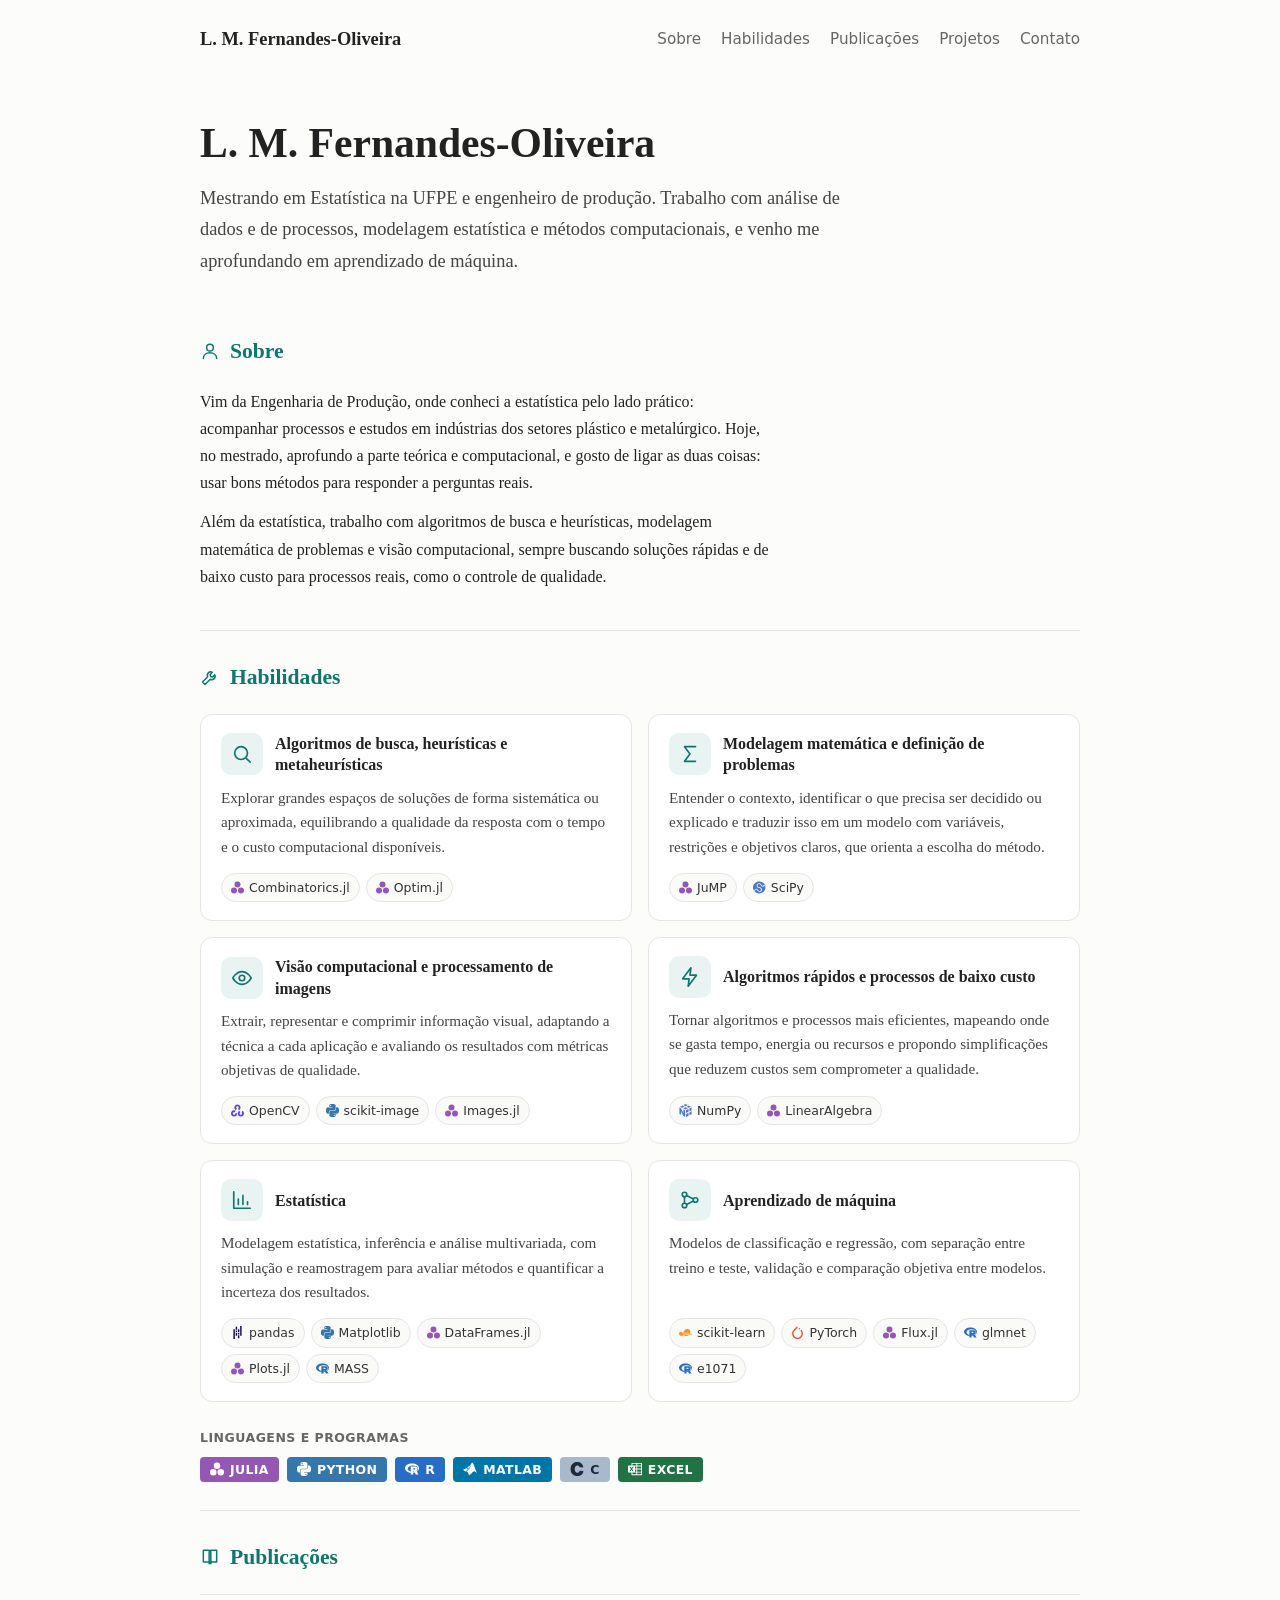
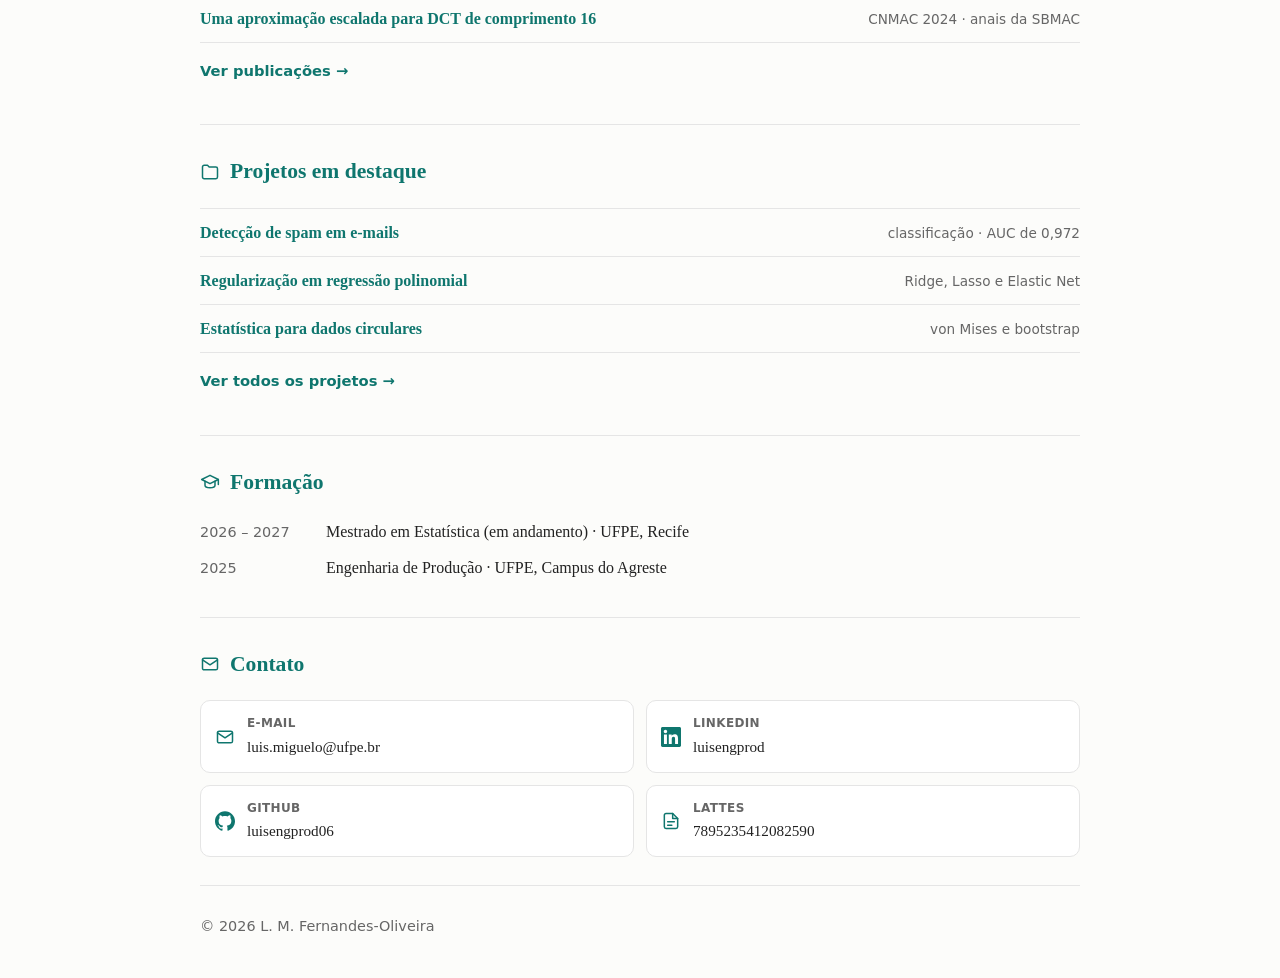
==== commit ecba8249: "Logotipos das bibliotecas, cartões de habilidades alinhados e projetos com gráfico ao lado Co-Author" ====
--- a/index.html
+++ b/index.html
@@ -36,13 +36,38 @@
   <section id="habilidades">
     <h2><svg class="ic" viewBox="0 0 24 24" width="20" height="20" fill="none" stroke="currentColor" stroke-width="1.8" stroke-linecap="round" stroke-linejoin="round" aria-hidden="true"><path d="M14.7 6.3a4 4 0 0 0-5.4 5.4L3 18l3 3 6.3-6.3a4 4 0 0 0 5.4-5.4l-2.6 2.6-2.4-.6-.6-2.4z"/></svg>Habilidades</h2>
     <ul class="habilidades">
-      <li class="habilidade"><span class="ic-caixa"><svg class="ic" viewBox="0 0 24 24" width="22" height="22" fill="none" stroke="currentColor" stroke-width="1.8" stroke-linecap="round" stroke-linejoin="round" aria-hidden="true"><circle cx="11" cy="11" r="7"/><path d="M21 21l-4.3-4.3"/></svg></span><div><h3>Algoritmos de busca, heurísticas e metaheurísticas</h3><p>Explorar grandes espaços de soluções de forma sistemática ou aproximada, equilibrando a qualidade da resposta com o tempo e o custo computacional disponíveis.</p><span class="pacotes">Julia: Combinatorics.jl, Optim.jl</span></div></li>
-      <li class="habilidade"><span class="ic-caixa"><svg class="ic" viewBox="0 0 24 24" width="22" height="22" fill="none" stroke="currentColor" stroke-width="1.8" stroke-linecap="round" stroke-linejoin="round" aria-hidden="true"><path d="M18 4H6l6 8-6 8h12"/></svg></span><div><h3>Modelagem matemática e definição de problemas</h3><p>Entender o contexto, identificar o que precisa ser decidido ou explicado e traduzir isso em um modelo com variáveis, restrições e objetivos claros, que orienta a escolha do método.</p><span class="pacotes">Julia: JuMP · Python: SciPy</span></div></li>
-      <li class="habilidade"><span class="ic-caixa"><svg class="ic" viewBox="0 0 24 24" width="22" height="22" fill="none" stroke="currentColor" stroke-width="1.8" stroke-linecap="round" stroke-linejoin="round" aria-hidden="true"><path d="M2 12s3.6-7 10-7 10 7 10 7-3.6 7-10 7S2 12 2 12z"/><circle cx="12" cy="12" r="3"/></svg></span><div><h3>Visão computacional e processamento de imagens</h3><p>Extrair, representar e comprimir informação visual, adaptando a técnica a cada aplicação e avaliando os resultados com métricas objetivas de qualidade.</p><span class="pacotes">Python: OpenCV, scikit-image · Julia: Images.jl</span></div></li>
-      <li class="habilidade"><span class="ic-caixa"><svg class="ic" viewBox="0 0 24 24" width="22" height="22" fill="none" stroke="currentColor" stroke-width="1.8" stroke-linecap="round" stroke-linejoin="round" aria-hidden="true"><path d="M13 2L4 14h7l-1 8 9-12h-7l1-8z"/></svg></span><div><h3>Algoritmos rápidos e processos de baixo custo</h3><p>Tornar algoritmos e processos mais eficientes, mapeando onde se gasta tempo, energia ou recursos e propondo simplificações que reduzem custos sem comprometer a qualidade.</p><span class="pacotes">Julia: LinearAlgebra · Python: NumPy</span></div></li>
-      <li class="habilidade"><span class="ic-caixa"><svg class="ic" viewBox="0 0 24 24" width="22" height="22" fill="none" stroke="currentColor" stroke-width="1.8" stroke-linecap="round" stroke-linejoin="round" aria-hidden="true"><path d="M3 3v18h18"/><path d="M8 17v-6M13 17V7M18 17v-3"/></svg></span><div><h3>Estatística</h3><p>Modelagem estatística, inferência e análise multivariada, com simulação e reamostragem para avaliar métodos e quantificar a incerteza dos resultados.</p><span class="pacotes">Python: pandas, Matplotlib · Julia: DataFrames.jl, Plots.jl · R: MASS</span></div></li>
-      <li class="habilidade"><span class="ic-caixa"><svg class="ic" viewBox="0 0 24 24" width="22" height="22" fill="none" stroke="currentColor" stroke-width="1.8" stroke-linecap="round" stroke-linejoin="round" aria-hidden="true"><circle cx="6" cy="6" r="2.5"/><circle cx="6" cy="18" r="2.5"/><circle cx="18" cy="12" r="2.5"/><path d="M8.3 7.2l7.4 3.6M8.3 16.8l7.4-3.6M6 8.5v7"/></svg></span><div><h3>Aprendizado de máquina</h3><p>Modelos de classificação e regressão, com separação entre treino e teste, validação e comparação objetiva entre modelos.</p><span class="pacotes">Python: scikit-learn, PyTorch · Julia: Flux.jl · R: glmnet, e1071</span></div></li>
+      <li class="habilidade">
+        <div class="habilidade-topo"><span class="ic-caixa"><svg class="ic" viewBox="0 0 24 24" width="22" height="22" fill="none" stroke="currentColor" stroke-width="1.8" stroke-linecap="round" stroke-linejoin="round" aria-hidden="true"><circle cx="11" cy="11" r="7"/><path d="M21 21l-4.3-4.3"/></svg></span><h3>Algoritmos de busca, heurísticas e metaheurísticas</h3></div>
+        <p>Explorar grandes espaços de soluções de forma sistemática ou aproximada, equilibrando a qualidade da resposta com o tempo e o custo computacional disponíveis.</p>
+        <ul class="chips" aria-label="Bibliotecas"><li class="chip"><svg viewBox="0 0 24 24" width="13" height="13" aria-hidden="true"><path fill="#9558B2" d="M11.138 17.569a5.569 5.569 0 1 1-11.138 0 5.569 5.569 0 1 1 11.138 0zm6.431-11.138a5.569 5.569 0 1 1-11.138 0 5.569 5.569 0 1 1 11.138 0zM24 17.569a5.569 5.569 0 1 1-11.138 0 5.569 5.569 0 1 1 11.138 0z"/></svg>Combinatorics.jl</li><li class="chip"><svg viewBox="0 0 24 24" width="13" height="13" aria-hidden="true"><path fill="#9558B2" d="M11.138 17.569a5.569 5.569 0 1 1-11.138 0 5.569 5.569 0 1 1 11.138 0zm6.431-11.138a5.569 5.569 0 1 1-11.138 0 5.569 5.569 0 1 1 11.138 0zM24 17.569a5.569 5.569 0 1 1-11.138 0 5.569 5.569 0 1 1 11.138 0z"/></svg>Optim.jl</li></ul>
+      </li>
+      <li class="habilidade">
+        <div class="habilidade-topo"><span class="ic-caixa"><svg class="ic" viewBox="0 0 24 24" width="22" height="22" fill="none" stroke="currentColor" stroke-width="1.8" stroke-linecap="round" stroke-linejoin="round" aria-hidden="true"><path d="M18 4H6l6 8-6 8h12"/></svg></span><h3>Modelagem matemática e definição de problemas</h3></div>
+        <p>Entender o contexto, identificar o que precisa ser decidido ou explicado e traduzir isso em um modelo com variáveis, restrições e objetivos claros, que orienta a escolha do método.</p>
+        <ul class="chips" aria-label="Bibliotecas"><li class="chip"><svg viewBox="0 0 24 24" width="13" height="13" aria-hidden="true"><path fill="#9558B2" d="M11.138 17.569a5.569 5.569 0 1 1-11.138 0 5.569 5.569 0 1 1 11.138 0zm6.431-11.138a5.569 5.569 0 1 1-11.138 0 5.569 5.569 0 1 1 11.138 0zM24 17.569a5.569 5.569 0 1 1-11.138 0 5.569 5.569 0 1 1 11.138 0z"/></svg>JuMP</li><li class="chip"><svg viewBox="0 0 24 24" width="13" height="13" aria-hidden="true"><path fill="#4A78C2" d="M15.697 13.496c-.784-1.072-1.982-1.519-3.694-1.88l-1.592-.375-1.201-.515c-.631-.446-1.17-1.634-1.017-2.681a3 3 0 0 1 3.386-2.526 2.962 2.962 0 0 1 1.962 1.155L15.35 9.05c1.033 1.33 2.195 1.727 3.459 1.098l.637-.27a.22.22 0 0 1 .278.087l.127.19a.311.311 0 0 0 .156.131.326.326 0 0 0 .33-.058l1.467-1.384c.257-.22.182-.422.182-.422l-.354-.806s-.097-.193-.431-.149l-1.968.181a.327.327 0 0 0-.27.411l.071.227c.014.047.014.1-.005.148a.219.219 0 0 1-.124.125l-.556.235c-.582.341-1.244.123-1.686-.417l-.505-.67-1.438-1.91a4.421 4.421 0 0 0-2.929-1.72C9.355 3.733 7.095 5.42 6.741 7.84c-.179 1.22.187 2.375.855 3.302.485.674 1.373 1.06 1.854 1.18l1.262.36 1.208.277c.166.04.634.155.91.255.256.092.845.31 1.324.701.572.582.875 1.413.746 2.284a2.744 2.744 0 0 1-4.897 1.255l-1.726-2.292a2.294 2.294 0 0 0-1.514-.89 2.31 2.31 0 0 0-1.708.439l-3.632 2.71A11.002 11.002 0 0 1 0 12C0 5.798 5.133.768 11.465.768c4.715 0 8.761 2.788 10.523 6.77l.581-.27.393-1.072.411.144-.353.96.98.337-.148.402-1.095-.382-.603.277c.5 1.262.778 2.632.778 4.066 0 6.203-5.135 11.232-11.467 11.232a11.526 11.526 0 0 1-9.26-4.61l3.721-2.788a.855.855 0 0 1 1.163.19l1.826 2.455a4.186 4.186 0 0 0 2.673 1.502c2.302.322 4.439-1.273 4.773-3.563a4.14 4.14 0 0 0-.664-2.922"/></svg>SciPy</li></ul>
+      </li>
+      <li class="habilidade">
+        <div class="habilidade-topo"><span class="ic-caixa"><svg class="ic" viewBox="0 0 24 24" width="22" height="22" fill="none" stroke="currentColor" stroke-width="1.8" stroke-linecap="round" stroke-linejoin="round" aria-hidden="true"><path d="M2 12s3.6-7 10-7 10 7 10 7-3.6 7-10 7S2 12 2 12z"/><circle cx="12" cy="12" r="3"/></svg></span><h3>Visão computacional e processamento de imagens</h3></div>
+        <p>Extrair, representar e comprimir informação visual, adaptando a técnica a cada aplicação e avaliando os resultados com métricas objetivas de qualidade.</p>
+        <ul class="chips" aria-label="Bibliotecas"><li class="chip"><svg viewBox="0 0 24 24" width="13" height="13" aria-hidden="true"><path fill="#5C3EE8" d="M11.8992.8525C8.735.8525 6.17 3.4175 6.17 6.5817c0 2.102 1.1321 3.9398 2.8198 4.9366l1.6412-2.7849c.0411-.0699.0176-.1593-.0495-.2048-.6233-.4227-1.0328-1.137-1.0328-1.947 0-1.298 1.0524-2.3504 2.3505-2.3504 1.2981 0 2.3505 1.0524 2.3505 2.3505 0 .8098-.4095 1.5242-1.0328 1.947-.0671.0454-.0907.1348-.0495.2047l1.6414 2.785c1.6878-.9969 2.8199-2.8346 2.8199-4.9367 0-3.1642-2.5653-5.7292-5.7295-5.7292zm-6.17 10.8366C2.565 11.6891 0 14.2541 0 17.4183c0 3.1642 2.565 5.7292 5.7292 5.7292 3.1798 0 5.8074-2.6995 5.7275-5.8762H8.2313c-.0847 0-.1513.0717-.1519.1564-.0082 1.266-1.0644 2.3411-2.3502 2.3411-1.2981 0-2.3505-1.0524-2.3505-2.3505 0-1.2982 1.0524-2.3505 2.3505-2.3505.34 0 .663.0724.9547.2022.0713.0318.1566.0077.1962-.0595l1.6464-2.7935c-.8273-.4636-1.7815-.7279-2.7973-.7279zm15.4424.7614l-1.6366 2.7878c-.041.07-.0172.1594.05.2048.624.4217 1.0348 1.1354 1.0363 1.9452.0022 1.298-1.0483 2.352-2.3465 2.3542-1.298.0023-2.3523-1.0482-2.3545-2.3462-.0015-.8098.4068-1.5248 1.0294-1.9486.067-.0457.0905-.1353.0492-.2051l-1.6464-2.7818c-1.6859.9998-2.8146 2.8394-2.811 4.9415.0056 3.1641 2.575 5.7248 5.7393 5.7192 3.1641-.0054 5.7246-2.575 5.7192-5.7392-.0037-2.1022-1.139-3.938-2.8284-4.9318z"/></svg>OpenCV</li><li class="chip"><svg viewBox="0 0 24 24" width="13" height="13" aria-hidden="true"><path fill="#3776AB" d="M14.25.18l.9.2.73.26.59.3.45.32.34.34.25.34.16.33.1.3.04.26.02.2-.01.13V8.5l-.05.63-.13.55-.21.46-.26.38-.3.31-.33.25-.35.19-.35.14-.33.1-.3.07-.26.04-.21.02H8.77l-.69.05-.59.14-.5.22-.41.27-.33.32-.27.35-.2.36-.15.37-.1.35-.07.32-.04.27-.02.21v3.06H3.17l-.21-.03-.28-.07-.32-.12-.35-.18-.36-.26-.36-.36-.35-.46-.32-.59-.28-.73-.21-.88-.14-1.05-.05-1.23.06-1.22.16-1.04.24-.87.32-.71.36-.57.4-.44.42-.33.42-.24.4-.16.36-.1.32-.05.24-.01h.16l.06.01h8.16v-.83H6.18l-.01-2.75-.02-.37.05-.34.11-.31.17-.28.25-.26.31-.23.38-.2.44-.18.51-.15.58-.12.64-.1.71-.06.77-.04.84-.02 1.27.05zm-6.3 1.98l-.23.33-.08.41.08.41.23.34.33.22.41.09.41-.09.33-.22.23-.34.08-.41-.08-.41-.23-.33-.33-.22-.41-.09-.41.09zm13.09 3.95l.28.06.32.12.35.18.36.27.36.35.35.47.32.59.28.73.21.88.14 1.04.05 1.23-.06 1.23-.16 1.04-.24.86-.32.71-.36.57-.4.45-.42.33-.42.24-.4.16-.36.09-.32.05-.24.02-.16-.01h-8.22v.82h5.84l.01 2.76.02.36-.05.34-.11.31-.17.29-.25.25-.31.24-.38.2-.44.17-.51.15-.58.13-.64.09-.71.07-.77.04-.84.01-1.27-.04-1.07-.14-.9-.2-.73-.25-.59-.3-.45-.33-.34-.34-.25-.34-.16-.33-.1-.3-.04-.25-.02-.2.01-.13v-5.34l.05-.64.13-.54.21-.46.26-.38.3-.32.33-.24.35-.2.35-.14.33-.1.3-.06.26-.04.21-.02.13-.01h5.84l.69-.05.59-.14.5-.21.41-.28.33-.32.27-.35.2-.36.15-.36.1-.35.07-.32.04-.28.02-.21V6.07h2.09l.14.01zm-6.47 14.25l-.23.33-.08.41.08.41.23.33.33.23.41.08.41-.08.33-.23.23-.33.08-.41-.08-.41-.23-.33-.33-.23-.41-.08-.41.08z"/></svg>scikit-image</li><li class="chip"><svg viewBox="0 0 24 24" width="13" height="13" aria-hidden="true"><path fill="#9558B2" d="M11.138 17.569a5.569 5.569 0 1 1-11.138 0 5.569 5.569 0 1 1 11.138 0zm6.431-11.138a5.569 5.569 0 1 1-11.138 0 5.569 5.569 0 1 1 11.138 0zM24 17.569a5.569 5.569 0 1 1-11.138 0 5.569 5.569 0 1 1 11.138 0z"/></svg>Images.jl</li></ul>
+      </li>
+      <li class="habilidade">
+        <div class="habilidade-topo"><span class="ic-caixa"><svg class="ic" viewBox="0 0 24 24" width="22" height="22" fill="none" stroke="currentColor" stroke-width="1.8" stroke-linecap="round" stroke-linejoin="round" aria-hidden="true"><path d="M13 2L4 14h7l-1 8 9-12h-7l1-8z"/></svg></span><h3>Algoritmos rápidos e processos de baixo custo</h3></div>
+        <p>Tornar algoritmos e processos mais eficientes, mapeando onde se gasta tempo, energia ou recursos e propondo simplificações que reduzem custos sem comprometer a qualidade.</p>
+        <ul class="chips" aria-label="Bibliotecas"><li class="chip"><svg viewBox="0 0 24 24" width="13" height="13" aria-hidden="true"><path fill="#4D77CF" d="M10.315 4.876L6.3048 2.8517l-4.401 2.1965 4.1186 2.0683zm1.8381.9277l4.2045 2.1223-4.3622 2.1906-4.125-2.0718zm5.6153-2.9213l4.3193 2.1658-3.863 1.9402-4.2131-2.1252zm-1.859-.9329L12.021 0 8.1742 1.9193l4.0068 2.0208zm-3.0401 16.7443V24l4.7107-2.3507-.0053-5.3085zm4.7037-4.2057l-.0052-5.2528-4.6985 2.3356v5.2546zm5.6553-.9845v5.327l-4.0178 2.0052-.0029-5.3028zm0-1.8626V6.4214l-4.0253 2.001.0034 5.2633zM11.2062 11.571L8.0333 9.9756v6.895s-3.8804-8.2564-4.2399-8.998c-.0463-.0957-.2371-.2007-.2858-.2262C2.8118 7.2812.773 6.2485.773 6.2485V18.43l2.8204 1.5076v-6.3674s3.8392 7.3775 3.878 7.458c.0389.0807.4245.8582.8362 1.1314.5485.363 2.8992 1.7766 2.8992 1.7766z"/></svg>NumPy</li><li class="chip"><svg viewBox="0 0 24 24" width="13" height="13" aria-hidden="true"><path fill="#9558B2" d="M11.138 17.569a5.569 5.569 0 1 1-11.138 0 5.569 5.569 0 1 1 11.138 0zm6.431-11.138a5.569 5.569 0 1 1-11.138 0 5.569 5.569 0 1 1 11.138 0zM24 17.569a5.569 5.569 0 1 1-11.138 0 5.569 5.569 0 1 1 11.138 0z"/></svg>LinearAlgebra</li></ul>
+      </li>
+      <li class="habilidade">
+        <div class="habilidade-topo"><span class="ic-caixa"><svg class="ic" viewBox="0 0 24 24" width="22" height="22" fill="none" stroke="currentColor" stroke-width="1.8" stroke-linecap="round" stroke-linejoin="round" aria-hidden="true"><path d="M3 3v18h18"/><path d="M8 17v-6M13 17V7M18 17v-3"/></svg></span><h3>Estatística</h3></div>
+        <p>Modelagem estatística, inferência e análise multivariada, com simulação e reamostragem para avaliar métodos e quantificar a incerteza dos resultados.</p>
+        <ul class="chips" aria-label="Bibliotecas"><li class="chip"><svg viewBox="0 0 24 24" width="13" height="13" aria-hidden="true"><path fill="#150458" d="M16.922 0h2.623v18.104h-2.623zm-4.126 12.94h2.623v2.57h-2.623zm0-7.037h2.623v5.446h-2.623zm0 11.197h2.623v5.446h-2.623zM4.456 5.896h2.622V24H4.455zm4.213 2.559h2.623v2.57H8.67zm0 4.151h2.623v5.447H8.67zm0-11.187h2.623v5.446H8.67Z"/></svg>pandas</li><li class="chip"><svg viewBox="0 0 24 24" width="13" height="13" aria-hidden="true"><path fill="#3776AB" d="M14.25.18l.9.2.73.26.59.3.45.32.34.34.25.34.16.33.1.3.04.26.02.2-.01.13V8.5l-.05.63-.13.55-.21.46-.26.38-.3.31-.33.25-.35.19-.35.14-.33.1-.3.07-.26.04-.21.02H8.77l-.69.05-.59.14-.5.22-.41.27-.33.32-.27.35-.2.36-.15.37-.1.35-.07.32-.04.27-.02.21v3.06H3.17l-.21-.03-.28-.07-.32-.12-.35-.18-.36-.26-.36-.36-.35-.46-.32-.59-.28-.73-.21-.88-.14-1.05-.05-1.23.06-1.22.16-1.04.24-.87.32-.71.36-.57.4-.44.42-.33.42-.24.4-.16.36-.1.32-.05.24-.01h.16l.06.01h8.16v-.83H6.18l-.01-2.75-.02-.37.05-.34.11-.31.17-.28.25-.26.31-.23.38-.2.44-.18.51-.15.58-.12.64-.1.71-.06.77-.04.84-.02 1.27.05zm-6.3 1.98l-.23.33-.08.41.08.41.23.34.33.22.41.09.41-.09.33-.22.23-.34.08-.41-.08-.41-.23-.33-.33-.22-.41-.09-.41.09zm13.09 3.95l.28.06.32.12.35.18.36.27.36.35.35.47.32.59.28.73.21.88.14 1.04.05 1.23-.06 1.23-.16 1.04-.24.86-.32.71-.36.57-.4.45-.42.33-.42.24-.4.16-.36.09-.32.05-.24.02-.16-.01h-8.22v.82h5.84l.01 2.76.02.36-.05.34-.11.31-.17.29-.25.25-.31.24-.38.2-.44.17-.51.15-.58.13-.64.09-.71.07-.77.04-.84.01-1.27-.04-1.07-.14-.9-.2-.73-.25-.59-.3-.45-.33-.34-.34-.25-.34-.16-.33-.1-.3-.04-.25-.02-.2.01-.13v-5.34l.05-.64.13-.54.21-.46.26-.38.3-.32.33-.24.35-.2.35-.14.33-.1.3-.06.26-.04.21-.02.13-.01h5.84l.69-.05.59-.14.5-.21.41-.28.33-.32.27-.35.2-.36.15-.36.1-.35.07-.32.04-.28.02-.21V6.07h2.09l.14.01zm-6.47 14.25l-.23.33-.08.41.08.41.23.33.33.23.41.08.41-.08.33-.23.23-.33.08-.41-.08-.41-.23-.33-.33-.23-.41-.08-.41.08z"/></svg>Matplotlib</li><li class="chip"><svg viewBox="0 0 24 24" width="13" height="13" aria-hidden="true"><path fill="#9558B2" d="M11.138 17.569a5.569 5.569 0 1 1-11.138 0 5.569 5.569 0 1 1 11.138 0zm6.431-11.138a5.569 5.569 0 1 1-11.138 0 5.569 5.569 0 1 1 11.138 0zM24 17.569a5.569 5.569 0 1 1-11.138 0 5.569 5.569 0 1 1 11.138 0z"/></svg>DataFrames.jl</li><li class="chip"><svg viewBox="0 0 24 24" width="13" height="13" aria-hidden="true"><path fill="#9558B2" d="M11.138 17.569a5.569 5.569 0 1 1-11.138 0 5.569 5.569 0 1 1 11.138 0zm6.431-11.138a5.569 5.569 0 1 1-11.138 0 5.569 5.569 0 1 1 11.138 0zM24 17.569a5.569 5.569 0 1 1-11.138 0 5.569 5.569 0 1 1 11.138 0z"/></svg>Plots.jl</li><li class="chip"><svg viewBox="0 0 24 24" width="13" height="13" aria-hidden="true"><path fill="#276DC3" d="M12 2.746c-6.627 0-12 3.599-12 8.037 0 3.897 4.144 7.144 9.64 7.88V16.26c-2.924-.915-4.925-2.755-4.925-4.877 0-3.035 4.084-5.494 9.12-5.494 5.038 0 8.757 1.683 8.757 5.494 0 1.976-.999 3.379-2.662 4.272.09.066.174.128.258.216.169.149.25.363.372.544 2.128-1.45 3.44-3.437 3.44-5.631 0-4.44-5.373-8.038-12-8.038zm-2.111 4.99v13.516l4.093-.002-.002-5.291h1.1c.225 0 .321.066.549.25.272.22.715.982.715.982l2.164 4.063 4.627-.002-2.864-4.826s-.086-.193-.265-.383a2.22 2.22 0 00-.582-.416c-.422-.214-1.149-.434-1.149-.434s3.578-.264 3.578-3.826c0-3.562-3.744-3.63-3.744-3.63zm4.127 2.93l2.478.002s1.149-.062 1.149 1.127c0 1.165-1.149 1.17-1.149 1.17h-2.478zm1.754 6.119c-.494.049-1.012.079-1.54.088v1.807a16.622 16.622 0 002.37-.473l-.471-.891s-.108-.183-.248-.394c-.039-.054-.08-.098-.111-.137z"/></svg>MASS</li></ul>
+      </li>
+      <li class="habilidade">
+        <div class="habilidade-topo"><span class="ic-caixa"><svg class="ic" viewBox="0 0 24 24" width="22" height="22" fill="none" stroke="currentColor" stroke-width="1.8" stroke-linecap="round" stroke-linejoin="round" aria-hidden="true"><circle cx="6" cy="6" r="2.5"/><circle cx="6" cy="18" r="2.5"/><circle cx="18" cy="12" r="2.5"/><path d="M8.3 7.2l7.4 3.6M8.3 16.8l7.4-3.6M6 8.5v7"/></svg></span><h3>Aprendizado de máquina</h3></div>
+        <p>Modelos de classificação e regressão, com separação entre treino e teste, validação e comparação objetiva entre modelos.</p>
+        <ul class="chips" aria-label="Bibliotecas"><li class="chip"><svg viewBox="0 0 24 24" width="13" height="13" aria-hidden="true"><path fill="#F7931E" d="M15.601 5.53c-1.91.035-3.981.91-5.63 2.56-2.93 2.93-2.083 8.53-1.088 9.525.805.804 6.595 1.843 9.526-1.088a9.74 9.74 0 0 0 .584-.643c.043-.292.205-.66.489-1.106a1.848 1.848 0 0 1-.537.176c-.144.265-.37.55-.676.855-.354.335-.607.554-.76.656a.795.795 0 0 1-.437.152c-.35 0-.514-.308-.494-.924-.22.316-.425.549-.612.7a.914.914 0 0 1-.578.224c-.194 0-.36-.09-.496-.273a1.03 1.03 0 0 1-.193-.507 4.016 4.016 0 0 1-.726.583c-.224.132-.47.197-.74.197-.3 0-.543-.096-.727-.288a.978.978 0 0 1-.257-.524v.004c-.3.276-.564.48-.79.611a1.295 1.295 0 0 1-.649.197.693.693 0 0 1-.571-.275c-.145-.183-.218-.43-.218-.739 0-.464.101-1.02.302-1.67.201-.65.445-1.25.733-1.797l.842-.312a.21.21 0 0 1 .06-.013c.063 0 .116.047.157.14.04.095.061.221.061.38 0 .451-.104.888-.312 1.31-.207.422-.532.873-.974 1.352-.018.23-.027.388-.027.474 0 .193.036.345.106.458.071.113.165.169.282.169a.71.71 0 0 0 .382-.13c.132-.084.333-.26.602-.523.028-.418.187-.798.482-1.142.324-.38.685-.569 1.08-.569.206 0 .37.054.494.16a.524.524 0 0 1 .186.417c0 .458-.486.829-1.459 1.114.088.43.32.646.693.646a.807.807 0 0 0 .417-.117c.129-.076.321-.243.575-.497.032-.252.118-.495.259-.728.182-.3.416-.544.701-.73.285-.185.537-.278.756-.278.276 0 .47.127.58.381l.677-.374h.186l-.292.971c-.15.488-.226.823-.226 1.004 0 .19.067.285.202.285.086 0 .181-.045.285-.137.104-.092.25-.232.437-.42v.001c.143-.155.274-.32.392-.494-.19-.084-.285-.21-.285-.375 0-.17.058-.352.174-.545.116-.194.275-.29.479-.29.172 0 .258.088.258.265 0 .139-.05.338-.149.596.367-.04.687-.32.961-.842l.228-.01c1.059-2.438.828-5.075-.83-6.732-1.019-1.02-2.408-1.5-3.895-1.471zm4.725 8.203a8.938 8.938 0 0 1-1.333 2.151 1.09 1.09 0 0 0-.012.147c0 .168.047.309.14.423.092.113.206.17.34.17.296 0 .714-.264 1.254-.787-.001.04-.003.08-.003.121 0 .146.012.368.036.666l.733-.172c0-.2.003-.357.01-.474.01-.157.033-.33.066-.517.02-.11.07-.216.152-.315l.186-.216a5.276 5.276 0 0 1 .378-.397c.062-.055.116-.099.162-.13a.26.26 0 0 1 .123-.046c.055 0 .083.035.083.106 0 .07-.052.236-.156.497-.194.486-.292.848-.292 1.084 0 .175.046.314.136.418a.45.45 0 0 0 .358.155c.365 0 .803-.269 1.313-.808v-.381c-.361.426-.623.64-.784.64-.109 0-.163-.067-.163-.2 0-.1.065-.316.195-.65.19-.486.285-.836.285-1.048a.464.464 0 0 0-.112-.319.36.36 0 0 0-.282-.127c-.165 0-.354.077-.567.233-.213.156-.5.436-.863.84.053-.262.165-.622.335-1.08l-.809.156a6.54 6.54 0 0 0-.399 1.074c-.04.156-.07.316-.092.48a7.447 7.447 0 0 1-.49.45.38.38 0 0 1-.229.08.208.208 0 0 1-.174-.082.352.352 0 0 1-.064-.222c0-.1.019-.214.056-.343.038-.13.12-.373.249-.731l.308-.849zm-17.21-2.927c-.863-.016-1.67.263-2.261.854-1.352 1.352-1.07 3.827.631 5.527 1.7 1.701 4.95 1.21 5.527.632.467-.466 1.07-3.827-.631-5.527-.957-.957-2.158-1.465-3.267-1.486zm12.285.358h.166v.21H15.4zm.427 0h.166v.865l.46-.455h.195l-.364.362.428.684h-.198l-.357-.575-.164.166v.41h-.166zm1.016 0h.166v.21h-.166zm.481.122h.166v.288h.172v.135h-.172v.717c0 .037.006.062.02.075.012.013.037.02.074.02a.23.23 0 0 0 .078-.01v.141a.802.802 0 0 1-.136.014.23.23 0 0 1-.15-.043.15.15 0 0 1-.052-.123v-.79h-.141v-.136h.141zm-3.562.258c.081 0 .15.012.207.038.057.024.1.061.13.11s.045.106.045.173h-.176c-.006-.111-.075-.167-.208-.167a.285.285 0 0 0-.164.041.134.134 0 0 0-.06.117c0 .035.015.065.045.088.03.024.08.044.15.06l.16.039a.47.47 0 0 1 .224.105c.047.046.07.108.07.186a.3.3 0 0 1-.052.175.327.327 0 0 1-.152.116.585.585 0 0 1-.226.041c-.136 0-.24-.03-.309-.088-.069-.059-.105-.149-.109-.269h.176c.004.037.01.065.017.084a.166.166 0 0 0 .034.054c.044.043.112.065.204.065a.31.31 0 0 0 .177-.045.139.139 0 0 0 .067-.119.116.116 0 0 0-.038-.09.287.287 0 0 0-.124-.055l-.156-.038a1.248 1.248 0 0 1-.159-.05.359.359 0 0 1-.098-.061.22.22 0 0 1-.058-.083.32.32 0 0 1-.016-.108c0-.096.036-.174.109-.232a.45.45 0 0 1 .29-.087zm1.035 0a.46.46 0 0 1 .202.043.351.351 0 0 1 .187.212.577.577 0 0 1 .023.126h-.168a.256.256 0 0 0-.078-.168.242.242 0 0 0-.17-.06.248.248 0 0 0-.155.05.306.306 0 0 0-.1.144.662.662 0 0 0-.034.224.58.58 0 0 0 .035.214.299.299 0 0 0 .101.135.261.261 0 0 0 .157.048c.142 0 .227-.084.256-.252h.167a.519.519 0 0 1-.065.22.35.35 0 0 1-.146.138.464.464 0 0 1-.216.048.448.448 0 0 1-.246-.066.441.441 0 0 1-.161-.192.703.703 0 0 1-.057-.293c0-.085.01-.163.032-.233a.522.522 0 0 1 .095-.182.403.403 0 0 1 .15-.117.453.453 0 0 1 .191-.04zm.603.03h.166v1.046H15.4zm1.443 0h.166v1.046h-.166zm-5.05.618c-.08 0-.2.204-.356.611-.155.407-.308.977-.459 1.71.281-.312.509-.662.683-1.05.175-.387.262-.72.262-.999a.455.455 0 0 0-.036-.197c-.025-.05-.056-.075-.093-.075zm4.662 1.797c-.221 0-.431.188-.629.563-.197.376-.296.722-.296 1.038 0 .12.029.216.088.29a.273.273 0 0 0 .223.111c.221 0 .43-.188.625-.565.196-.377.294-.725.294-1.043a.457.457 0 0 0-.083-.29.269.269 0 0 0-.222-.104zm-2.848.007c-.146 0-.285.11-.417.333-.133.222-.2.51-.2.866.566-.159.849-.452.849-.881 0-.212-.077-.318-.232-.318Z"/></svg>scikit-learn</li><li class="chip"><svg viewBox="0 0 24 24" width="13" height="13" aria-hidden="true"><path fill="#EE4C2C" d="M12.005 0L4.952 7.053a9.865 9.865 0 000 14.022 9.866 9.866 0 0014.022 0c3.984-3.9 3.986-10.205.085-14.023l-1.744 1.743c2.904 2.905 2.904 7.634 0 10.538s-7.634 2.904-10.538 0-2.904-7.634 0-10.538l4.647-4.646.582-.665zm3.568 3.899a1.327 1.327 0 00-1.327 1.327 1.327 1.327 0 001.327 1.328A1.327 1.327 0 0016.9 5.226 1.327 1.327 0 0015.573 3.9z"/></svg>PyTorch</li><li class="chip"><svg viewBox="0 0 24 24" width="13" height="13" aria-hidden="true"><path fill="#9558B2" d="M11.138 17.569a5.569 5.569 0 1 1-11.138 0 5.569 5.569 0 1 1 11.138 0zm6.431-11.138a5.569 5.569 0 1 1-11.138 0 5.569 5.569 0 1 1 11.138 0zM24 17.569a5.569 5.569 0 1 1-11.138 0 5.569 5.569 0 1 1 11.138 0z"/></svg>Flux.jl</li><li class="chip"><svg viewBox="0 0 24 24" width="13" height="13" aria-hidden="true"><path fill="#276DC3" d="M12 2.746c-6.627 0-12 3.599-12 8.037 0 3.897 4.144 7.144 9.64 7.88V16.26c-2.924-.915-4.925-2.755-4.925-4.877 0-3.035 4.084-5.494 9.12-5.494 5.038 0 8.757 1.683 8.757 5.494 0 1.976-.999 3.379-2.662 4.272.09.066.174.128.258.216.169.149.25.363.372.544 2.128-1.45 3.44-3.437 3.44-5.631 0-4.44-5.373-8.038-12-8.038zm-2.111 4.99v13.516l4.093-.002-.002-5.291h1.1c.225 0 .321.066.549.25.272.22.715.982.715.982l2.164 4.063 4.627-.002-2.864-4.826s-.086-.193-.265-.383a2.22 2.22 0 00-.582-.416c-.422-.214-1.149-.434-1.149-.434s3.578-.264 3.578-3.826c0-3.562-3.744-3.63-3.744-3.63zm4.127 2.93l2.478.002s1.149-.062 1.149 1.127c0 1.165-1.149 1.17-1.149 1.17h-2.478zm1.754 6.119c-.494.049-1.012.079-1.54.088v1.807a16.622 16.622 0 002.37-.473l-.471-.891s-.108-.183-.248-.394c-.039-.054-.08-.098-.111-.137z"/></svg>glmnet</li><li class="chip"><svg viewBox="0 0 24 24" width="13" height="13" aria-hidden="true"><path fill="#276DC3" d="M12 2.746c-6.627 0-12 3.599-12 8.037 0 3.897 4.144 7.144 9.64 7.88V16.26c-2.924-.915-4.925-2.755-4.925-4.877 0-3.035 4.084-5.494 9.12-5.494 5.038 0 8.757 1.683 8.757 5.494 0 1.976-.999 3.379-2.662 4.272.09.066.174.128.258.216.169.149.25.363.372.544 2.128-1.45 3.44-3.437 3.44-5.631 0-4.44-5.373-8.038-12-8.038zm-2.111 4.99v13.516l4.093-.002-.002-5.291h1.1c.225 0 .321.066.549.25.272.22.715.982.715.982l2.164 4.063 4.627-.002-2.864-4.826s-.086-.193-.265-.383a2.22 2.22 0 00-.582-.416c-.422-.214-1.149-.434-1.149-.434s3.578-.264 3.578-3.826c0-3.562-3.744-3.63-3.744-3.63zm4.127 2.93l2.478.002s1.149-.062 1.149 1.127c0 1.165-1.149 1.17-1.149 1.17h-2.478zm1.754 6.119c-.494.049-1.012.079-1.54.088v1.807a16.622 16.622 0 002.37-.473l-.471-.891s-.108-.183-.248-.394c-.039-.054-.08-.098-.111-.137z"/></svg>e1071</li></ul>
+      </li>
     </ul>
+    <h3 class="sub">Linguagens e programas</h3>
     <p class="selos"><span class="selo" style="background:#9558B2;color:#fff"><svg viewBox="0 0 24 24" width="14" height="14" aria-hidden="true"><path fill="#fff" d="M11.138 17.569a5.569 5.569 0 1 1-11.138 0 5.569 5.569 0 1 1 11.138 0zm6.431-11.138a5.569 5.569 0 1 1-11.138 0 5.569 5.569 0 1 1 11.138 0zM24 17.569a5.569 5.569 0 1 1-11.138 0 5.569 5.569 0 1 1 11.138 0z"/></svg>Julia</span><span class="selo" style="background:#3776AB;color:#fff"><svg viewBox="0 0 24 24" width="14" height="14" aria-hidden="true"><path fill="#fff" d="M14.25.18l.9.2.73.26.59.3.45.32.34.34.25.34.16.33.1.3.04.26.02.2-.01.13V8.5l-.05.63-.13.55-.21.46-.26.38-.3.31-.33.25-.35.19-.35.14-.33.1-.3.07-.26.04-.21.02H8.77l-.69.05-.59.14-.5.22-.41.27-.33.32-.27.35-.2.36-.15.37-.1.35-.07.32-.04.27-.02.21v3.06H3.17l-.21-.03-.28-.07-.32-.12-.35-.18-.36-.26-.36-.36-.35-.46-.32-.59-.28-.73-.21-.88-.14-1.05-.05-1.23.06-1.22.16-1.04.24-.87.32-.71.36-.57.4-.44.42-.33.42-.24.4-.16.36-.1.32-.05.24-.01h.16l.06.01h8.16v-.83H6.18l-.01-2.75-.02-.37.05-.34.11-.31.17-.28.25-.26.31-.23.38-.2.44-.18.51-.15.58-.12.64-.1.71-.06.77-.04.84-.02 1.27.05zm-6.3 1.98l-.23.33-.08.41.08.41.23.34.33.22.41.09.41-.09.33-.22.23-.34.08-.41-.08-.41-.23-.33-.33-.22-.41-.09-.41.09zm13.09 3.95l.28.06.32.12.35.18.36.27.36.35.35.47.32.59.28.73.21.88.14 1.04.05 1.23-.06 1.23-.16 1.04-.24.86-.32.71-.36.57-.4.45-.42.33-.42.24-.4.16-.36.09-.32.05-.24.02-.16-.01h-8.22v.82h5.84l.01 2.76.02.36-.05.34-.11.31-.17.29-.25.25-.31.24-.38.2-.44.17-.51.15-.58.13-.64.09-.71.07-.77.04-.84.01-1.27-.04-1.07-.14-.9-.2-.73-.25-.59-.3-.45-.33-.34-.34-.25-.34-.16-.33-.1-.3-.04-.25-.02-.2.01-.13v-5.34l.05-.64.13-.54.21-.46.26-.38.3-.32.33-.24.35-.2.35-.14.33-.1.3-.06.26-.04.21-.02.13-.01h5.84l.69-.05.59-.14.5-.21.41-.28.33-.32.27-.35.2-.36.15-.36.1-.35.07-.32.04-.28.02-.21V6.07h2.09l.14.01zm-6.47 14.25l-.23.33-.08.41.08.41.23.33.33.23.41.08.41-.08.33-.23.23-.33.08-.41-.08-.41-.23-.33-.33-.23-.41-.08-.41.08z"/></svg>Python</span><span class="selo" style="background:#276DC3;color:#fff"><svg viewBox="0 0 24 24" width="14" height="14" aria-hidden="true"><path fill="#fff" d="M12 2.746c-6.627 0-12 3.599-12 8.037 0 3.897 4.144 7.144 9.64 7.88V16.26c-2.924-.915-4.925-2.755-4.925-4.877 0-3.035 4.084-5.494 9.12-5.494 5.038 0 8.757 1.683 8.757 5.494 0 1.976-.999 3.379-2.662 4.272.09.066.174.128.258.216.169.149.25.363.372.544 2.128-1.45 3.44-3.437 3.44-5.631 0-4.44-5.373-8.038-12-8.038zm-2.111 4.99v13.516l4.093-.002-.002-5.291h1.1c.225 0 .321.066.549.25.272.22.715.982.715.982l2.164 4.063 4.627-.002-2.864-4.826s-.086-.193-.265-.383a2.22 2.22 0 00-.582-.416c-.422-.214-1.149-.434-1.149-.434s3.578-.264 3.578-3.826c0-3.562-3.744-3.63-3.744-3.63zm4.127 2.93l2.478.002s1.149-.062 1.149 1.127c0 1.165-1.149 1.17-1.149 1.17h-2.478zm1.754 6.119c-.494.049-1.012.079-1.54.088v1.807a16.622 16.622 0 002.37-.473l-.471-.891s-.108-.183-.248-.394c-.039-.054-.08-.098-.111-.137z"/></svg>R</span><span class="selo" style="background:#0076A8;color:#fff"><svg viewBox="0 0 24 24" width="14" height="14" aria-hidden="true"><path fill="#fff" d="M4.323 16.25C3.13 15.354 1.64 14.31 0 13.12l5.814-2.237 2.386 1.79c-1.79 2.086-2.982 2.831-3.877 3.577zm15.952-6.261c-.447-1.193-.745-2.385-1.193-3.578-.447-1.343-.894-2.535-1.64-3.579-.299-.447-.895-1.49-1.64-1.49-.15 0-.299.148-.448.148-.447.15-1.043 1.043-1.193 1.64-.447.745-1.342 1.938-1.938 2.683-.149.299-.447.597-.596.746-.447.298-.894.745-1.491 1.043-.15 0-.298.149-.447.149-.447 0-.745.298-1.043.447-.447.447-.894 1.043-1.342 1.49 0 .15-.15.299-.298.448l2.236 1.64c1.64-1.938 3.578-3.876 4.92-7.603 0 0-.448 4.026-4.026 8.349-2.236 2.534-4.025 3.876-4.324 4.174 0 0 .597-.149 1.194.15 1.193.446 1.789 2.087 2.236 3.279.298.894.745 1.64 1.043 2.534 1.193-.298 1.938-.745 2.683-1.491.745-.746 1.491-1.64 2.236-2.385 1.342-1.64 2.982-3.728 5.069-2.684.298.15.745.447.894.596.447.298.745.596 1.193 1.043.745.597 1.043 1.044 1.64 1.343-1.491-2.982-2.534-5.964-3.727-9.094z"/></svg>MATLAB</span><span class="selo" style="background:#A8B9CC;color:#1f2937"><svg viewBox="0 0 24 24" width="14" height="14" aria-hidden="true"><path fill="#1f2937" d="M16.5921 9.1962s-.354-3.298-3.627-3.39c-3.2741-.09-4.9552 2.474-4.9552 6.14 0 3.6651 1.858 6.5972 5.0451 6.5972 3.184 0 3.5381-3.665 3.5381-3.665l6.1041.365s.36 3.31-2.196 5.836c-2.552 2.5241-5.6901 2.9371-7.8762 2.9201-2.19-.017-5.2261.034-8.1602-2.97-2.938-3.0101-3.436-5.9302-3.436-8.8002 0-2.8701.556-6.6702 4.047-9.5502C7.444.72 9.849 0 12.254 0c10.0422 0 10.7172 9.2602 10.7172 9.2602z"/></svg>C</span><span class="selo" style="background:#217346;color:#fff"><svg viewBox="0 0 24 24" width="14" height="14" aria-hidden="true"><path fill="#fff" d="M23 1.5q.41 0 .7.3.3.29.3.7v19q0 .41-.3.7-.29.3-.7.3H7q-.41 0-.7-.3-.3-.29-.3-.7V18H1q-.41 0-.7-.3-.3-.29-.3-.7V7q0-.41.3-.7Q.58 6 1 6h5V2.5q0-.41.3-.7.29-.3.7-.3zM6 13.28l1.42 2.66h2.14l-2.38-3.87 2.34-3.8H7.46l-1.3 2.4-.05.08-.04.09-.64-1.28-.66-1.29H2.59l2.27 3.82-2.48 3.85h2.16zM14.25 21v-3H7.5v3zm0-4.5v-3.75H12v3.75zm0-5.25V7.5H12v3.75zm0-5.25V3H7.5v3zm8.25 15v-3h-6.75v3zm0-4.5v-3.75h-6.75v3.75zm0-5.25V7.5h-6.75v3.75zm0-5.25V3h-6.75v3Z"/></svg>Excel</span></p>
   </section>
 
--- a/style.css
+++ b/style.css
@@ -7,7 +7,9 @@
 * { box-sizing: border-box; }
 html { scroll-behavior: smooth; }
 body { margin: 0; font-family: Georgia, "Times New Roman", serif; color: var(--texto); line-height: 1.7; background: var(--fundo); }
-.container { width: min(760px, 90%); margin: 0 auto; }
+.container { width: min(880px, 90%); margin: 0 auto; }
+/* texto corrido com no máximo ~72 caracteres por linha */
+.lead, section > p, .habilidade p { max-width: 72ch; }
 
 /* links: mesma cor e o mesmo comportamento em todo o site */
 a { color: var(--destaque); text-decoration: none; border-bottom: 1px solid rgba(15, 118, 110, .3); transition: color .2s, border-color .2s; }
@@ -39,13 +41,16 @@
 .outros { font-size: .95rem; margin-top: 20px; }
 
 /* habilidades */
-.habilidades { list-style: none; padding: 0; margin: 0 0 20px; display: grid; grid-template-columns: repeat(2, 1fr); gap: 14px; }
-.habilidade { display: flex; gap: 14px; align-items: flex-start; background: var(--card); border: 1px solid var(--borda); border-radius: 12px; padding: 16px; transition: border-color .2s; }
+.habilidades { list-style: none; padding: 0; margin: 0 0 28px; display: grid; grid-template-columns: repeat(2, 1fr); gap: 16px; }
+.habilidade { display: flex; flex-direction: column; gap: 10px; background: var(--card); border: 1px solid var(--borda); border-radius: 12px; padding: 18px 20px; transition: border-color .2s; }
 .habilidade:hover { border-color: rgba(15, 118, 110, .45); }
-.habilidade h3 { font-size: 1rem; margin: 0 0 4px; }
-.habilidade p { margin: 0 0 6px; font-size: .95rem; line-height: 1.6; color: #444; }
+.habilidade-topo { display: flex; align-items: center; gap: 12px; min-height: 42px; }
+.habilidade h3 { font-size: 1rem; line-height: 1.35; margin: 0; }
+.habilidade p { margin: 0; font-size: .95rem; line-height: 1.6; color: #444; }
 .ic-caixa { flex: none; display: grid; place-items: center; width: 42px; height: 42px; border-radius: 10px; background: rgba(15, 118, 110, .09); color: var(--destaque); }
-.pacotes { display: block; font-family: var(--ui); font-size: .8rem; color: var(--suave); }
+.chips { list-style: none; padding: 0; margin: auto 0 0; padding-top: 4px; display: flex; flex-wrap: wrap; gap: 6px; }
+.chip { display: inline-flex; align-items: center; gap: 5px; padding: 3px 9px; border: 1px solid var(--borda); border-radius: 999px; background: #fafaf8; font-family: var(--ui); font-size: .78rem; color: #333; white-space: nowrap; }
+h3.sub { font-family: var(--ui); font-size: .78rem; font-weight: 600; letter-spacing: .04em; text-transform: uppercase; color: var(--suave); margin: 0 0 10px; }
 .selos { display: flex; flex-wrap: wrap; gap: 8px; margin: 0; }
 .selo { display: inline-flex; align-items: center; gap: 6px; padding: 4px 10px; border-radius: 4px; font-family: var(--ui); font-size: .78rem; font-weight: 700; letter-spacing: .03em; text-transform: uppercase; line-height: 1.4; }
 
@@ -53,6 +58,12 @@
 .cards { display: grid; gap: 20px; }
 .card { background: var(--card); border: 1px solid var(--borda); border-radius: 12px; padding: 22px 24px; scroll-margin-top: 16px; }
 .card > :last-child { margin-bottom: 0; }
+/* no computador: texto à esquerda, gráfico à direita */
+@media (min-width: 820px) {
+  .card { display: grid; grid-template-columns: minmax(0, 1fr) auto; column-gap: 28px; align-items: start; }
+  .card > * { grid-column: 1; }
+  .card > .resultado { grid-column: 2; grid-row: 1 / span 6; margin: 0; }
+}
 .card p { color: #444; }
 .card:target { border-color: var(--destaque); box-shadow: 0 0 0 3px rgba(15, 118, 110, .12); }
 .ref { font-size: .95rem; color: #333 !important; }
@@ -86,7 +97,7 @@
 .contato { list-style: none; padding: 0; margin: 0; display: grid; grid-template-columns: repeat(2, 1fr); gap: 12px; }
 .contato a { display: flex; align-items: center; gap: 12px; padding: 12px 14px; background: var(--card); border: 1px solid var(--borda); border-radius: 10px; color: var(--texto); }
 .contato a:hover { border-color: var(--destaque); color: var(--destaque); }
-.contato .ic { flex: none; color: var(--destaque); }
+.contato .ic { flex: none; width: 20px; height: 20px; color: var(--destaque); }
 .contato span { display: flex; flex-direction: column; min-width: 0; font-size: .95rem; overflow-wrap: anywhere; }
 .contato b { font-family: var(--ui); font-size: .75rem; font-weight: 600; letter-spacing: .03em; text-transform: uppercase; color: var(--suave); }
 
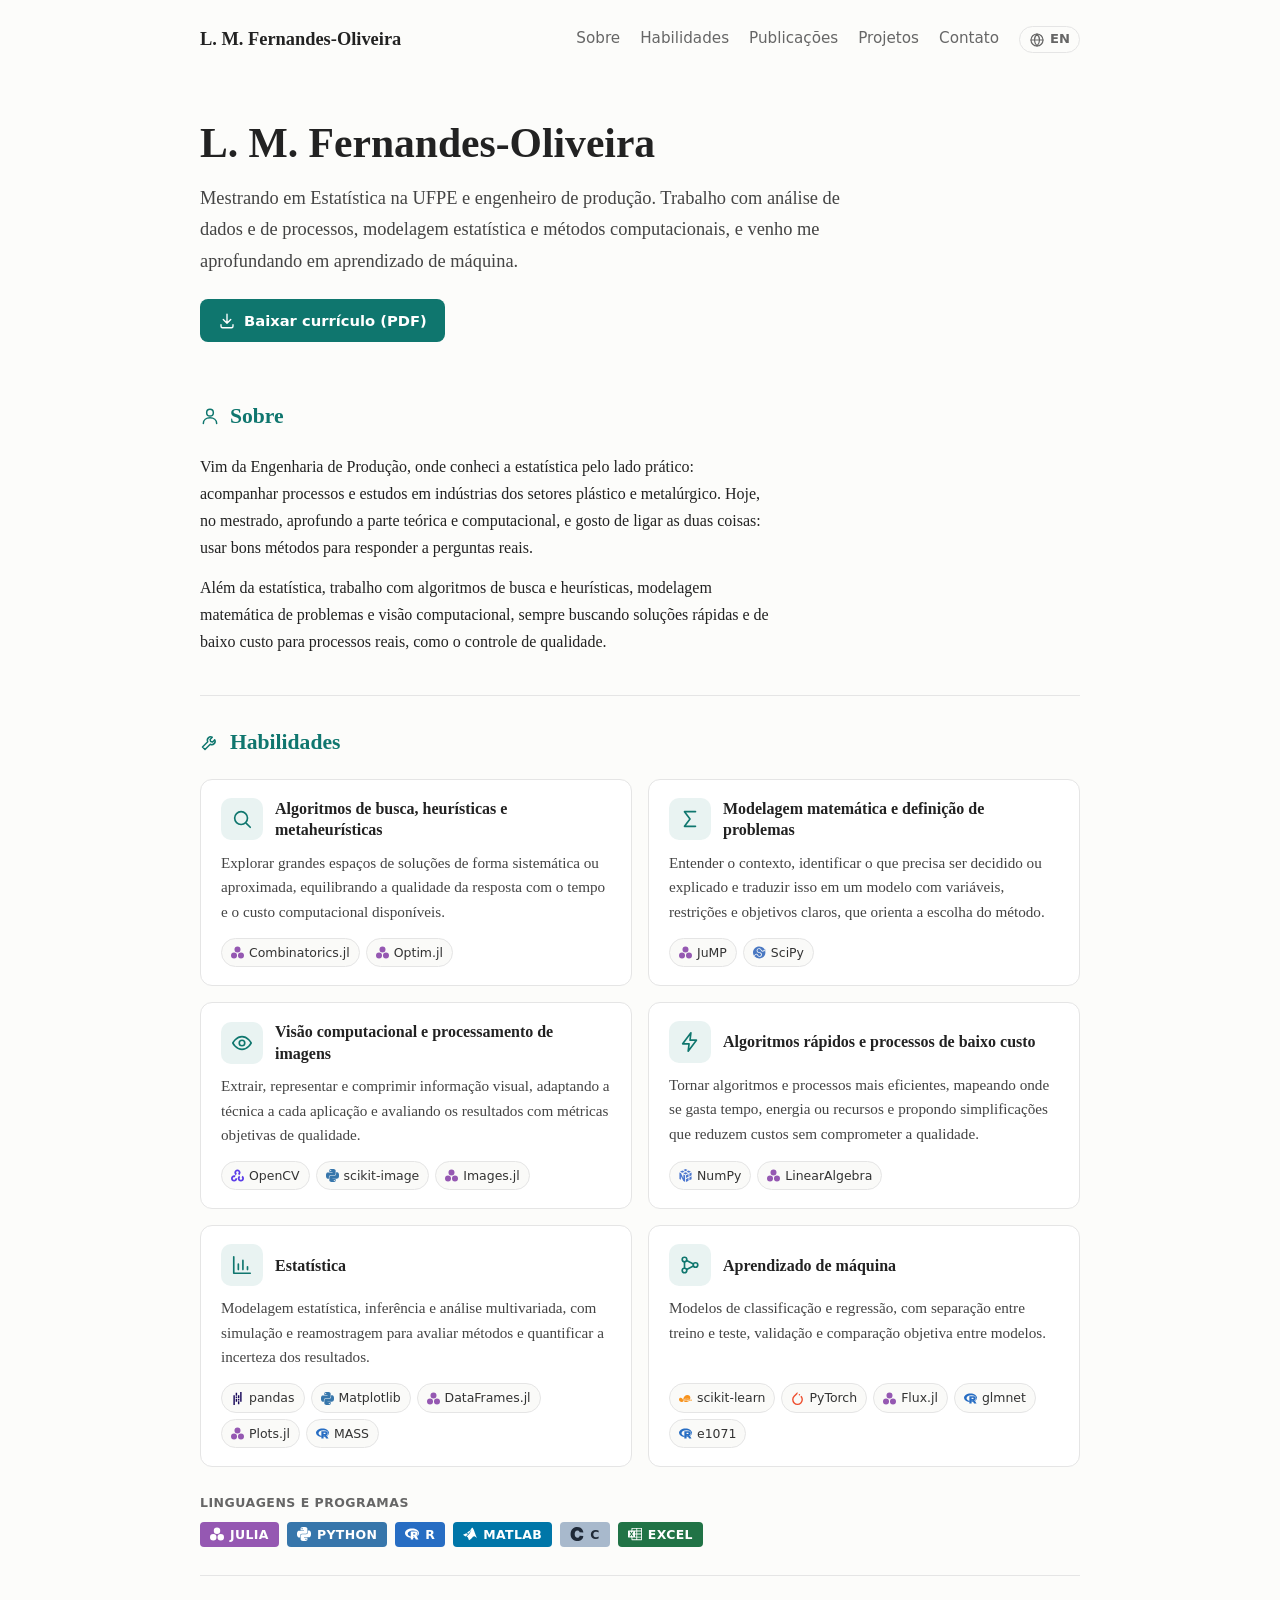
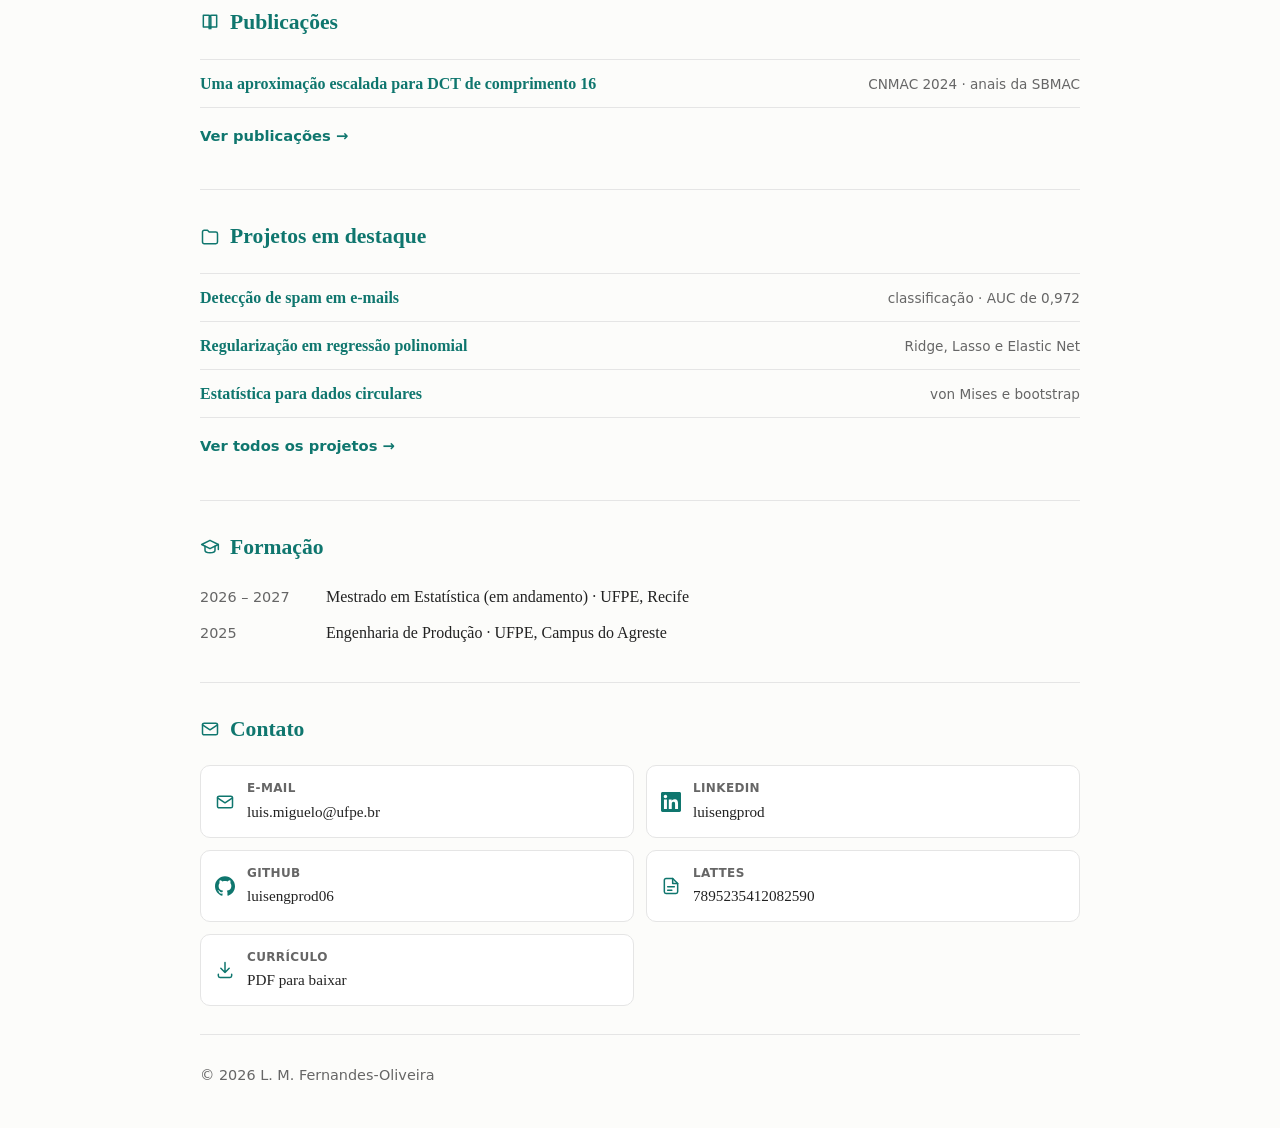
==== commit e00abd6b: "Versão em inglês, currículo em PDF, prévia de compartilhamento e favicon Co-Authored-By: Claude Opus" ====
--- a/index.html
+++ b/index.html
@@ -5,7 +5,21 @@
 <meta name="viewport" content="width=device-width, initial-scale=1">
 <title>L. M. Fernandes-Oliveira · Estatística e Engenharia de Produção</title>
 <meta name="description" content="L. M. Fernandes-Oliveira: mestrando em Estatística na UFPE e engenheiro de produção. Publicações, projetos e contato.">
-<link rel="stylesheet" href="style.css">
+<link rel="canonical" href="https://luisengprod06.github.io/">
+<link rel="alternate" hreflang="pt-BR" href="https://luisengprod06.github.io/">
+<link rel="alternate" hreflang="en" href="https://luisengprod06.github.io/en/">
+<link rel="icon" href="favicon.svg" type="image/svg+xml">
+<link rel="apple-touch-icon" href="apple-touch-icon.png">
+<meta property="og:type" content="website">
+<meta property="og:title" content="L. M. Fernandes-Oliveira · Estatística e Engenharia de Produção">
+<meta property="og:description" content="L. M. Fernandes-Oliveira: mestrando em Estatística na UFPE e engenheiro de produção. Publicações, projetos e contato.">
+<meta property="og:url" content="https://luisengprod06.github.io/">
+<meta property="og:image" content="https://luisengprod06.github.io/og-pt.png">
+<meta property="og:image:width" content="1200">
+<meta property="og:image:height" content="630">
+<meta property="og:locale" content="pt_BR">
+<meta name="twitter:card" content="summary_large_image">
+<link rel="stylesheet" href="style.css?v=c5a9ac2f">
 </head>
 <body>
 
@@ -17,6 +31,7 @@
     <a href="publicacoes.html">Publicações</a>
     <a href="projetos.html">Projetos</a>
     <a href="#contato">Contato</a>
+    <a class="lingua" href="en/index.html" hreflang="en" lang="en" title="Read in English"><svg class="ic" viewBox="0 0 24 24" width="16" height="16" fill="none" stroke="currentColor" stroke-width="1.8" stroke-linecap="round" stroke-linejoin="round" aria-hidden="true"><circle cx="12" cy="12" r="9"/><path d="M3 12h18M12 3c2.5 2.7 3.8 5.7 3.8 9s-1.3 6.3-3.8 9c-2.5-2.7-3.8-5.7-3.8-9S9.5 5.7 12 3z"/></svg>EN</a>
   </nav>
 </header>
 
@@ -25,6 +40,7 @@
   <section class="hero">
     <h1>L. M. Fernandes-Oliveira</h1>
     <p class="lead">Mestrando em Estatística na UFPE e engenheiro de produção. Trabalho com análise de dados e de processos, modelagem estatística e métodos computacionais, e venho me aprofundando em aprendizado de máquina.</p>
+    <p class="acoes"><a class="botao" href="curriculo-LM-Fernandes-Oliveira.pdf" download><svg class="ic" viewBox="0 0 24 24" width="18" height="18" fill="none" stroke="currentColor" stroke-width="1.8" stroke-linecap="round" stroke-linejoin="round" aria-hidden="true"><path d="M12 3v12M7 10l5 5 5-5"/><path d="M4 17v2a2 2 0 0 0 2 2h12a2 2 0 0 0 2-2v-2"/></svg>Baixar currículo (PDF)</a></p>
   </section>
 
   <section id="sobre">
@@ -39,36 +55,36 @@
       <li class="habilidade">
         <div class="habilidade-topo"><span class="ic-caixa"><svg class="ic" viewBox="0 0 24 24" width="22" height="22" fill="none" stroke="currentColor" stroke-width="1.8" stroke-linecap="round" stroke-linejoin="round" aria-hidden="true"><circle cx="11" cy="11" r="7"/><path d="M21 21l-4.3-4.3"/></svg></span><h3>Algoritmos de busca, heurísticas e metaheurísticas</h3></div>
         <p>Explorar grandes espaços de soluções de forma sistemática ou aproximada, equilibrando a qualidade da resposta com o tempo e o custo computacional disponíveis.</p>
-        <ul class="chips" aria-label="Bibliotecas"><li class="chip"><svg viewBox="0 0 24 24" width="13" height="13" aria-hidden="true"><path fill="#9558B2" d="M11.138 17.569a5.569 5.569 0 1 1-11.138 0 5.569 5.569 0 1 1 11.138 0zm6.431-11.138a5.569 5.569 0 1 1-11.138 0 5.569 5.569 0 1 1 11.138 0zM24 17.569a5.569 5.569 0 1 1-11.138 0 5.569 5.569 0 1 1 11.138 0z"/></svg>Combinatorics.jl</li><li class="chip"><svg viewBox="0 0 24 24" width="13" height="13" aria-hidden="true"><path fill="#9558B2" d="M11.138 17.569a5.569 5.569 0 1 1-11.138 0 5.569 5.569 0 1 1 11.138 0zm6.431-11.138a5.569 5.569 0 1 1-11.138 0 5.569 5.569 0 1 1 11.138 0zM24 17.569a5.569 5.569 0 1 1-11.138 0 5.569 5.569 0 1 1 11.138 0z"/></svg>Optim.jl</li></ul>
+        <ul class="chips" aria-label="Bibliotecas"><li class="chip"><svg class="ic" viewBox="0 0 24 24" width="13" height="13" aria-hidden="true"><path fill="#9558B2" d="M11.138 17.569a5.569 5.569 0 1 1-11.138 0 5.569 5.569 0 1 1 11.138 0zm6.431-11.138a5.569 5.569 0 1 1-11.138 0 5.569 5.569 0 1 1 11.138 0zM24 17.569a5.569 5.569 0 1 1-11.138 0 5.569 5.569 0 1 1 11.138 0z"/></svg>Combinatorics.jl</li><li class="chip"><svg class="ic" viewBox="0 0 24 24" width="13" height="13" aria-hidden="true"><path fill="#9558B2" d="M11.138 17.569a5.569 5.569 0 1 1-11.138 0 5.569 5.569 0 1 1 11.138 0zm6.431-11.138a5.569 5.569 0 1 1-11.138 0 5.569 5.569 0 1 1 11.138 0zM24 17.569a5.569 5.569 0 1 1-11.138 0 5.569 5.569 0 1 1 11.138 0z"/></svg>Optim.jl</li></ul>
       </li>
       <li class="habilidade">
         <div class="habilidade-topo"><span class="ic-caixa"><svg class="ic" viewBox="0 0 24 24" width="22" height="22" fill="none" stroke="currentColor" stroke-width="1.8" stroke-linecap="round" stroke-linejoin="round" aria-hidden="true"><path d="M18 4H6l6 8-6 8h12"/></svg></span><h3>Modelagem matemática e definição de problemas</h3></div>
         <p>Entender o contexto, identificar o que precisa ser decidido ou explicado e traduzir isso em um modelo com variáveis, restrições e objetivos claros, que orienta a escolha do método.</p>
-        <ul class="chips" aria-label="Bibliotecas"><li class="chip"><svg viewBox="0 0 24 24" width="13" height="13" aria-hidden="true"><path fill="#9558B2" d="M11.138 17.569a5.569 5.569 0 1 1-11.138 0 5.569 5.569 0 1 1 11.138 0zm6.431-11.138a5.569 5.569 0 1 1-11.138 0 5.569 5.569 0 1 1 11.138 0zM24 17.569a5.569 5.569 0 1 1-11.138 0 5.569 5.569 0 1 1 11.138 0z"/></svg>JuMP</li><li class="chip"><svg viewBox="0 0 24 24" width="13" height="13" aria-hidden="true"><path fill="#4A78C2" d="M15.697 13.496c-.784-1.072-1.982-1.519-3.694-1.88l-1.592-.375-1.201-.515c-.631-.446-1.17-1.634-1.017-2.681a3 3 0 0 1 3.386-2.526 2.962 2.962 0 0 1 1.962 1.155L15.35 9.05c1.033 1.33 2.195 1.727 3.459 1.098l.637-.27a.22.22 0 0 1 .278.087l.127.19a.311.311 0 0 0 .156.131.326.326 0 0 0 .33-.058l1.467-1.384c.257-.22.182-.422.182-.422l-.354-.806s-.097-.193-.431-.149l-1.968.181a.327.327 0 0 0-.27.411l.071.227c.014.047.014.1-.005.148a.219.219 0 0 1-.124.125l-.556.235c-.582.341-1.244.123-1.686-.417l-.505-.67-1.438-1.91a4.421 4.421 0 0 0-2.929-1.72C9.355 3.733 7.095 5.42 6.741 7.84c-.179 1.22.187 2.375.855 3.302.485.674 1.373 1.06 1.854 1.18l1.262.36 1.208.277c.166.04.634.155.91.255.256.092.845.31 1.324.701.572.582.875 1.413.746 2.284a2.744 2.744 0 0 1-4.897 1.255l-1.726-2.292a2.294 2.294 0 0 0-1.514-.89 2.31 2.31 0 0 0-1.708.439l-3.632 2.71A11.002 11.002 0 0 1 0 12C0 5.798 5.133.768 11.465.768c4.715 0 8.761 2.788 10.523 6.77l.581-.27.393-1.072.411.144-.353.96.98.337-.148.402-1.095-.382-.603.277c.5 1.262.778 2.632.778 4.066 0 6.203-5.135 11.232-11.467 11.232a11.526 11.526 0 0 1-9.26-4.61l3.721-2.788a.855.855 0 0 1 1.163.19l1.826 2.455a4.186 4.186 0 0 0 2.673 1.502c2.302.322 4.439-1.273 4.773-3.563a4.14 4.14 0 0 0-.664-2.922"/></svg>SciPy</li></ul>
+        <ul class="chips" aria-label="Bibliotecas"><li class="chip"><svg class="ic" viewBox="0 0 24 24" width="13" height="13" aria-hidden="true"><path fill="#9558B2" d="M11.138 17.569a5.569 5.569 0 1 1-11.138 0 5.569 5.569 0 1 1 11.138 0zm6.431-11.138a5.569 5.569 0 1 1-11.138 0 5.569 5.569 0 1 1 11.138 0zM24 17.569a5.569 5.569 0 1 1-11.138 0 5.569 5.569 0 1 1 11.138 0z"/></svg>JuMP</li><li class="chip"><svg class="ic" viewBox="0 0 24 24" width="13" height="13" aria-hidden="true"><path fill="#4A78C2" d="M15.697 13.496c-.784-1.072-1.982-1.519-3.694-1.88l-1.592-.375-1.201-.515c-.631-.446-1.17-1.634-1.017-2.681a3 3 0 0 1 3.386-2.526 2.962 2.962 0 0 1 1.962 1.155L15.35 9.05c1.033 1.33 2.195 1.727 3.459 1.098l.637-.27a.22.22 0 0 1 .278.087l.127.19a.311.311 0 0 0 .156.131.326.326 0 0 0 .33-.058l1.467-1.384c.257-.22.182-.422.182-.422l-.354-.806s-.097-.193-.431-.149l-1.968.181a.327.327 0 0 0-.27.411l.071.227c.014.047.014.1-.005.148a.219.219 0 0 1-.124.125l-.556.235c-.582.341-1.244.123-1.686-.417l-.505-.67-1.438-1.91a4.421 4.421 0 0 0-2.929-1.72C9.355 3.733 7.095 5.42 6.741 7.84c-.179 1.22.187 2.375.855 3.302.485.674 1.373 1.06 1.854 1.18l1.262.36 1.208.277c.166.04.634.155.91.255.256.092.845.31 1.324.701.572.582.875 1.413.746 2.284a2.744 2.744 0 0 1-4.897 1.255l-1.726-2.292a2.294 2.294 0 0 0-1.514-.89 2.31 2.31 0 0 0-1.708.439l-3.632 2.71A11.002 11.002 0 0 1 0 12C0 5.798 5.133.768 11.465.768c4.715 0 8.761 2.788 10.523 6.77l.581-.27.393-1.072.411.144-.353.96.98.337-.148.402-1.095-.382-.603.277c.5 1.262.778 2.632.778 4.066 0 6.203-5.135 11.232-11.467 11.232a11.526 11.526 0 0 1-9.26-4.61l3.721-2.788a.855.855 0 0 1 1.163.19l1.826 2.455a4.186 4.186 0 0 0 2.673 1.502c2.302.322 4.439-1.273 4.773-3.563a4.14 4.14 0 0 0-.664-2.922"/></svg>SciPy</li></ul>
       </li>
       <li class="habilidade">
         <div class="habilidade-topo"><span class="ic-caixa"><svg class="ic" viewBox="0 0 24 24" width="22" height="22" fill="none" stroke="currentColor" stroke-width="1.8" stroke-linecap="round" stroke-linejoin="round" aria-hidden="true"><path d="M2 12s3.6-7 10-7 10 7 10 7-3.6 7-10 7S2 12 2 12z"/><circle cx="12" cy="12" r="3"/></svg></span><h3>Visão computacional e processamento de imagens</h3></div>
         <p>Extrair, representar e comprimir informação visual, adaptando a técnica a cada aplicação e avaliando os resultados com métricas objetivas de qualidade.</p>
-        <ul class="chips" aria-label="Bibliotecas"><li class="chip"><svg viewBox="0 0 24 24" width="13" height="13" aria-hidden="true"><path fill="#5C3EE8" d="M11.8992.8525C8.735.8525 6.17 3.4175 6.17 6.5817c0 2.102 1.1321 3.9398 2.8198 4.9366l1.6412-2.7849c.0411-.0699.0176-.1593-.0495-.2048-.6233-.4227-1.0328-1.137-1.0328-1.947 0-1.298 1.0524-2.3504 2.3505-2.3504 1.2981 0 2.3505 1.0524 2.3505 2.3505 0 .8098-.4095 1.5242-1.0328 1.947-.0671.0454-.0907.1348-.0495.2047l1.6414 2.785c1.6878-.9969 2.8199-2.8346 2.8199-4.9367 0-3.1642-2.5653-5.7292-5.7295-5.7292zm-6.17 10.8366C2.565 11.6891 0 14.2541 0 17.4183c0 3.1642 2.565 5.7292 5.7292 5.7292 3.1798 0 5.8074-2.6995 5.7275-5.8762H8.2313c-.0847 0-.1513.0717-.1519.1564-.0082 1.266-1.0644 2.3411-2.3502 2.3411-1.2981 0-2.3505-1.0524-2.3505-2.3505 0-1.2982 1.0524-2.3505 2.3505-2.3505.34 0 .663.0724.9547.2022.0713.0318.1566.0077.1962-.0595l1.6464-2.7935c-.8273-.4636-1.7815-.7279-2.7973-.7279zm15.4424.7614l-1.6366 2.7878c-.041.07-.0172.1594.05.2048.624.4217 1.0348 1.1354 1.0363 1.9452.0022 1.298-1.0483 2.352-2.3465 2.3542-1.298.0023-2.3523-1.0482-2.3545-2.3462-.0015-.8098.4068-1.5248 1.0294-1.9486.067-.0457.0905-.1353.0492-.2051l-1.6464-2.7818c-1.6859.9998-2.8146 2.8394-2.811 4.9415.0056 3.1641 2.575 5.7248 5.7393 5.7192 3.1641-.0054 5.7246-2.575 5.7192-5.7392-.0037-2.1022-1.139-3.938-2.8284-4.9318z"/></svg>OpenCV</li><li class="chip"><svg viewBox="0 0 24 24" width="13" height="13" aria-hidden="true"><path fill="#3776AB" d="M14.25.18l.9.2.73.26.59.3.45.32.34.34.25.34.16.33.1.3.04.26.02.2-.01.13V8.5l-.05.63-.13.55-.21.46-.26.38-.3.31-.33.25-.35.19-.35.14-.33.1-.3.07-.26.04-.21.02H8.77l-.69.05-.59.14-.5.22-.41.27-.33.32-.27.35-.2.36-.15.37-.1.35-.07.32-.04.27-.02.21v3.06H3.17l-.21-.03-.28-.07-.32-.12-.35-.18-.36-.26-.36-.36-.35-.46-.32-.59-.28-.73-.21-.88-.14-1.05-.05-1.23.06-1.22.16-1.04.24-.87.32-.71.36-.57.4-.44.42-.33.42-.24.4-.16.36-.1.32-.05.24-.01h.16l.06.01h8.16v-.83H6.18l-.01-2.75-.02-.37.05-.34.11-.31.17-.28.25-.26.31-.23.38-.2.44-.18.51-.15.58-.12.64-.1.71-.06.77-.04.84-.02 1.27.05zm-6.3 1.98l-.23.33-.08.41.08.41.23.34.33.22.41.09.41-.09.33-.22.23-.34.08-.41-.08-.41-.23-.33-.33-.22-.41-.09-.41.09zm13.09 3.95l.28.06.32.12.35.18.36.27.36.35.35.47.32.59.28.73.21.88.14 1.04.05 1.23-.06 1.23-.16 1.04-.24.86-.32.71-.36.57-.4.45-.42.33-.42.24-.4.16-.36.09-.32.05-.24.02-.16-.01h-8.22v.82h5.84l.01 2.76.02.36-.05.34-.11.31-.17.29-.25.25-.31.24-.38.2-.44.17-.51.15-.58.13-.64.09-.71.07-.77.04-.84.01-1.27-.04-1.07-.14-.9-.2-.73-.25-.59-.3-.45-.33-.34-.34-.25-.34-.16-.33-.1-.3-.04-.25-.02-.2.01-.13v-5.34l.05-.64.13-.54.21-.46.26-.38.3-.32.33-.24.35-.2.35-.14.33-.1.3-.06.26-.04.21-.02.13-.01h5.84l.69-.05.59-.14.5-.21.41-.28.33-.32.27-.35.2-.36.15-.36.1-.35.07-.32.04-.28.02-.21V6.07h2.09l.14.01zm-6.47 14.25l-.23.33-.08.41.08.41.23.33.33.23.41.08.41-.08.33-.23.23-.33.08-.41-.08-.41-.23-.33-.33-.23-.41-.08-.41.08z"/></svg>scikit-image</li><li class="chip"><svg viewBox="0 0 24 24" width="13" height="13" aria-hidden="true"><path fill="#9558B2" d="M11.138 17.569a5.569 5.569 0 1 1-11.138 0 5.569 5.569 0 1 1 11.138 0zm6.431-11.138a5.569 5.569 0 1 1-11.138 0 5.569 5.569 0 1 1 11.138 0zM24 17.569a5.569 5.569 0 1 1-11.138 0 5.569 5.569 0 1 1 11.138 0z"/></svg>Images.jl</li></ul>
+        <ul class="chips" aria-label="Bibliotecas"><li class="chip"><svg class="ic" viewBox="0 0 24 24" width="13" height="13" aria-hidden="true"><path fill="#5C3EE8" d="M11.8992.8525C8.735.8525 6.17 3.4175 6.17 6.5817c0 2.102 1.1321 3.9398 2.8198 4.9366l1.6412-2.7849c.0411-.0699.0176-.1593-.0495-.2048-.6233-.4227-1.0328-1.137-1.0328-1.947 0-1.298 1.0524-2.3504 2.3505-2.3504 1.2981 0 2.3505 1.0524 2.3505 2.3505 0 .8098-.4095 1.5242-1.0328 1.947-.0671.0454-.0907.1348-.0495.2047l1.6414 2.785c1.6878-.9969 2.8199-2.8346 2.8199-4.9367 0-3.1642-2.5653-5.7292-5.7295-5.7292zm-6.17 10.8366C2.565 11.6891 0 14.2541 0 17.4183c0 3.1642 2.565 5.7292 5.7292 5.7292 3.1798 0 5.8074-2.6995 5.7275-5.8762H8.2313c-.0847 0-.1513.0717-.1519.1564-.0082 1.266-1.0644 2.3411-2.3502 2.3411-1.2981 0-2.3505-1.0524-2.3505-2.3505 0-1.2982 1.0524-2.3505 2.3505-2.3505.34 0 .663.0724.9547.2022.0713.0318.1566.0077.1962-.0595l1.6464-2.7935c-.8273-.4636-1.7815-.7279-2.7973-.7279zm15.4424.7614l-1.6366 2.7878c-.041.07-.0172.1594.05.2048.624.4217 1.0348 1.1354 1.0363 1.9452.0022 1.298-1.0483 2.352-2.3465 2.3542-1.298.0023-2.3523-1.0482-2.3545-2.3462-.0015-.8098.4068-1.5248 1.0294-1.9486.067-.0457.0905-.1353.0492-.2051l-1.6464-2.7818c-1.6859.9998-2.8146 2.8394-2.811 4.9415.0056 3.1641 2.575 5.7248 5.7393 5.7192 3.1641-.0054 5.7246-2.575 5.7192-5.7392-.0037-2.1022-1.139-3.938-2.8284-4.9318z"/></svg>OpenCV</li><li class="chip"><svg class="ic" viewBox="0 0 24 24" width="13" height="13" aria-hidden="true"><path fill="#3776AB" d="M14.25.18l.9.2.73.26.59.3.45.32.34.34.25.34.16.33.1.3.04.26.02.2-.01.13V8.5l-.05.63-.13.55-.21.46-.26.38-.3.31-.33.25-.35.19-.35.14-.33.1-.3.07-.26.04-.21.02H8.77l-.69.05-.59.14-.5.22-.41.27-.33.32-.27.35-.2.36-.15.37-.1.35-.07.32-.04.27-.02.21v3.06H3.17l-.21-.03-.28-.07-.32-.12-.35-.18-.36-.26-.36-.36-.35-.46-.32-.59-.28-.73-.21-.88-.14-1.05-.05-1.23.06-1.22.16-1.04.24-.87.32-.71.36-.57.4-.44.42-.33.42-.24.4-.16.36-.1.32-.05.24-.01h.16l.06.01h8.16v-.83H6.18l-.01-2.75-.02-.37.05-.34.11-.31.17-.28.25-.26.31-.23.38-.2.44-.18.51-.15.58-.12.64-.1.71-.06.77-.04.84-.02 1.27.05zm-6.3 1.98l-.23.33-.08.41.08.41.23.34.33.22.41.09.41-.09.33-.22.23-.34.08-.41-.08-.41-.23-.33-.33-.22-.41-.09-.41.09zm13.09 3.95l.28.06.32.12.35.18.36.27.36.35.35.47.32.59.28.73.21.88.14 1.04.05 1.23-.06 1.23-.16 1.04-.24.86-.32.71-.36.57-.4.45-.42.33-.42.24-.4.16-.36.09-.32.05-.24.02-.16-.01h-8.22v.82h5.84l.01 2.76.02.36-.05.34-.11.31-.17.29-.25.25-.31.24-.38.2-.44.17-.51.15-.58.13-.64.09-.71.07-.77.04-.84.01-1.27-.04-1.07-.14-.9-.2-.73-.25-.59-.3-.45-.33-.34-.34-.25-.34-.16-.33-.1-.3-.04-.25-.02-.2.01-.13v-5.34l.05-.64.13-.54.21-.46.26-.38.3-.32.33-.24.35-.2.35-.14.33-.1.3-.06.26-.04.21-.02.13-.01h5.84l.69-.05.59-.14.5-.21.41-.28.33-.32.27-.35.2-.36.15-.36.1-.35.07-.32.04-.28.02-.21V6.07h2.09l.14.01zm-6.47 14.25l-.23.33-.08.41.08.41.23.33.33.23.41.08.41-.08.33-.23.23-.33.08-.41-.08-.41-.23-.33-.33-.23-.41-.08-.41.08z"/></svg>scikit-image</li><li class="chip"><svg class="ic" viewBox="0 0 24 24" width="13" height="13" aria-hidden="true"><path fill="#9558B2" d="M11.138 17.569a5.569 5.569 0 1 1-11.138 0 5.569 5.569 0 1 1 11.138 0zm6.431-11.138a5.569 5.569 0 1 1-11.138 0 5.569 5.569 0 1 1 11.138 0zM24 17.569a5.569 5.569 0 1 1-11.138 0 5.569 5.569 0 1 1 11.138 0z"/></svg>Images.jl</li></ul>
       </li>
       <li class="habilidade">
         <div class="habilidade-topo"><span class="ic-caixa"><svg class="ic" viewBox="0 0 24 24" width="22" height="22" fill="none" stroke="currentColor" stroke-width="1.8" stroke-linecap="round" stroke-linejoin="round" aria-hidden="true"><path d="M13 2L4 14h7l-1 8 9-12h-7l1-8z"/></svg></span><h3>Algoritmos rápidos e processos de baixo custo</h3></div>
         <p>Tornar algoritmos e processos mais eficientes, mapeando onde se gasta tempo, energia ou recursos e propondo simplificações que reduzem custos sem comprometer a qualidade.</p>
-        <ul class="chips" aria-label="Bibliotecas"><li class="chip"><svg viewBox="0 0 24 24" width="13" height="13" aria-hidden="true"><path fill="#4D77CF" d="M10.315 4.876L6.3048 2.8517l-4.401 2.1965 4.1186 2.0683zm1.8381.9277l4.2045 2.1223-4.3622 2.1906-4.125-2.0718zm5.6153-2.9213l4.3193 2.1658-3.863 1.9402-4.2131-2.1252zm-1.859-.9329L12.021 0 8.1742 1.9193l4.0068 2.0208zm-3.0401 16.7443V24l4.7107-2.3507-.0053-5.3085zm4.7037-4.2057l-.0052-5.2528-4.6985 2.3356v5.2546zm5.6553-.9845v5.327l-4.0178 2.0052-.0029-5.3028zm0-1.8626V6.4214l-4.0253 2.001.0034 5.2633zM11.2062 11.571L8.0333 9.9756v6.895s-3.8804-8.2564-4.2399-8.998c-.0463-.0957-.2371-.2007-.2858-.2262C2.8118 7.2812.773 6.2485.773 6.2485V18.43l2.8204 1.5076v-6.3674s3.8392 7.3775 3.878 7.458c.0389.0807.4245.8582.8362 1.1314.5485.363 2.8992 1.7766 2.8992 1.7766z"/></svg>NumPy</li><li class="chip"><svg viewBox="0 0 24 24" width="13" height="13" aria-hidden="true"><path fill="#9558B2" d="M11.138 17.569a5.569 5.569 0 1 1-11.138 0 5.569 5.569 0 1 1 11.138 0zm6.431-11.138a5.569 5.569 0 1 1-11.138 0 5.569 5.569 0 1 1 11.138 0zM24 17.569a5.569 5.569 0 1 1-11.138 0 5.569 5.569 0 1 1 11.138 0z"/></svg>LinearAlgebra</li></ul>
+        <ul class="chips" aria-label="Bibliotecas"><li class="chip"><svg class="ic" viewBox="0 0 24 24" width="13" height="13" aria-hidden="true"><path fill="#4D77CF" d="M10.315 4.876L6.3048 2.8517l-4.401 2.1965 4.1186 2.0683zm1.8381.9277l4.2045 2.1223-4.3622 2.1906-4.125-2.0718zm5.6153-2.9213l4.3193 2.1658-3.863 1.9402-4.2131-2.1252zm-1.859-.9329L12.021 0 8.1742 1.9193l4.0068 2.0208zm-3.0401 16.7443V24l4.7107-2.3507-.0053-5.3085zm4.7037-4.2057l-.0052-5.2528-4.6985 2.3356v5.2546zm5.6553-.9845v5.327l-4.0178 2.0052-.0029-5.3028zm0-1.8626V6.4214l-4.0253 2.001.0034 5.2633zM11.2062 11.571L8.0333 9.9756v6.895s-3.8804-8.2564-4.2399-8.998c-.0463-.0957-.2371-.2007-.2858-.2262C2.8118 7.2812.773 6.2485.773 6.2485V18.43l2.8204 1.5076v-6.3674s3.8392 7.3775 3.878 7.458c.0389.0807.4245.8582.8362 1.1314.5485.363 2.8992 1.7766 2.8992 1.7766z"/></svg>NumPy</li><li class="chip"><svg class="ic" viewBox="0 0 24 24" width="13" height="13" aria-hidden="true"><path fill="#9558B2" d="M11.138 17.569a5.569 5.569 0 1 1-11.138 0 5.569 5.569 0 1 1 11.138 0zm6.431-11.138a5.569 5.569 0 1 1-11.138 0 5.569 5.569 0 1 1 11.138 0zM24 17.569a5.569 5.569 0 1 1-11.138 0 5.569 5.569 0 1 1 11.138 0z"/></svg>LinearAlgebra</li></ul>
       </li>
       <li class="habilidade">
         <div class="habilidade-topo"><span class="ic-caixa"><svg class="ic" viewBox="0 0 24 24" width="22" height="22" fill="none" stroke="currentColor" stroke-width="1.8" stroke-linecap="round" stroke-linejoin="round" aria-hidden="true"><path d="M3 3v18h18"/><path d="M8 17v-6M13 17V7M18 17v-3"/></svg></span><h3>Estatística</h3></div>
         <p>Modelagem estatística, inferência e análise multivariada, com simulação e reamostragem para avaliar métodos e quantificar a incerteza dos resultados.</p>
-        <ul class="chips" aria-label="Bibliotecas"><li class="chip"><svg viewBox="0 0 24 24" width="13" height="13" aria-hidden="true"><path fill="#150458" d="M16.922 0h2.623v18.104h-2.623zm-4.126 12.94h2.623v2.57h-2.623zm0-7.037h2.623v5.446h-2.623zm0 11.197h2.623v5.446h-2.623zM4.456 5.896h2.622V24H4.455zm4.213 2.559h2.623v2.57H8.67zm0 4.151h2.623v5.447H8.67zm0-11.187h2.623v5.446H8.67Z"/></svg>pandas</li><li class="chip"><svg viewBox="0 0 24 24" width="13" height="13" aria-hidden="true"><path fill="#3776AB" d="M14.25.18l.9.2.73.26.59.3.45.32.34.34.25.34.16.33.1.3.04.26.02.2-.01.13V8.5l-.05.63-.13.55-.21.46-.26.38-.3.31-.33.25-.35.19-.35.14-.33.1-.3.07-.26.04-.21.02H8.77l-.69.05-.59.14-.5.22-.41.27-.33.32-.27.35-.2.36-.15.37-.1.35-.07.32-.04.27-.02.21v3.06H3.17l-.21-.03-.28-.07-.32-.12-.35-.18-.36-.26-.36-.36-.35-.46-.32-.59-.28-.73-.21-.88-.14-1.05-.05-1.23.06-1.22.16-1.04.24-.87.32-.71.36-.57.4-.44.42-.33.42-.24.4-.16.36-.1.32-.05.24-.01h.16l.06.01h8.16v-.83H6.18l-.01-2.75-.02-.37.05-.34.11-.31.17-.28.25-.26.31-.23.38-.2.44-.18.51-.15.58-.12.64-.1.71-.06.77-.04.84-.02 1.27.05zm-6.3 1.98l-.23.33-.08.41.08.41.23.34.33.22.41.09.41-.09.33-.22.23-.34.08-.41-.08-.41-.23-.33-.33-.22-.41-.09-.41.09zm13.09 3.95l.28.06.32.12.35.18.36.27.36.35.35.47.32.59.28.73.21.88.14 1.04.05 1.23-.06 1.23-.16 1.04-.24.86-.32.71-.36.57-.4.45-.42.33-.42.24-.4.16-.36.09-.32.05-.24.02-.16-.01h-8.22v.82h5.84l.01 2.76.02.36-.05.34-.11.31-.17.29-.25.25-.31.24-.38.2-.44.17-.51.15-.58.13-.64.09-.71.07-.77.04-.84.01-1.27-.04-1.07-.14-.9-.2-.73-.25-.59-.3-.45-.33-.34-.34-.25-.34-.16-.33-.1-.3-.04-.25-.02-.2.01-.13v-5.34l.05-.64.13-.54.21-.46.26-.38.3-.32.33-.24.35-.2.35-.14.33-.1.3-.06.26-.04.21-.02.13-.01h5.84l.69-.05.59-.14.5-.21.41-.28.33-.32.27-.35.2-.36.15-.36.1-.35.07-.32.04-.28.02-.21V6.07h2.09l.14.01zm-6.47 14.25l-.23.33-.08.41.08.41.23.33.33.23.41.08.41-.08.33-.23.23-.33.08-.41-.08-.41-.23-.33-.33-.23-.41-.08-.41.08z"/></svg>Matplotlib</li><li class="chip"><svg viewBox="0 0 24 24" width="13" height="13" aria-hidden="true"><path fill="#9558B2" d="M11.138 17.569a5.569 5.569 0 1 1-11.138 0 5.569 5.569 0 1 1 11.138 0zm6.431-11.138a5.569 5.569 0 1 1-11.138 0 5.569 5.569 0 1 1 11.138 0zM24 17.569a5.569 5.569 0 1 1-11.138 0 5.569 5.569 0 1 1 11.138 0z"/></svg>DataFrames.jl</li><li class="chip"><svg viewBox="0 0 24 24" width="13" height="13" aria-hidden="true"><path fill="#9558B2" d="M11.138 17.569a5.569 5.569 0 1 1-11.138 0 5.569 5.569 0 1 1 11.138 0zm6.431-11.138a5.569 5.569 0 1 1-11.138 0 5.569 5.569 0 1 1 11.138 0zM24 17.569a5.569 5.569 0 1 1-11.138 0 5.569 5.569 0 1 1 11.138 0z"/></svg>Plots.jl</li><li class="chip"><svg viewBox="0 0 24 24" width="13" height="13" aria-hidden="true"><path fill="#276DC3" d="M12 2.746c-6.627 0-12 3.599-12 8.037 0 3.897 4.144 7.144 9.64 7.88V16.26c-2.924-.915-4.925-2.755-4.925-4.877 0-3.035 4.084-5.494 9.12-5.494 5.038 0 8.757 1.683 8.757 5.494 0 1.976-.999 3.379-2.662 4.272.09.066.174.128.258.216.169.149.25.363.372.544 2.128-1.45 3.44-3.437 3.44-5.631 0-4.44-5.373-8.038-12-8.038zm-2.111 4.99v13.516l4.093-.002-.002-5.291h1.1c.225 0 .321.066.549.25.272.22.715.982.715.982l2.164 4.063 4.627-.002-2.864-4.826s-.086-.193-.265-.383a2.22 2.22 0 00-.582-.416c-.422-.214-1.149-.434-1.149-.434s3.578-.264 3.578-3.826c0-3.562-3.744-3.63-3.744-3.63zm4.127 2.93l2.478.002s1.149-.062 1.149 1.127c0 1.165-1.149 1.17-1.149 1.17h-2.478zm1.754 6.119c-.494.049-1.012.079-1.54.088v1.807a16.622 16.622 0 002.37-.473l-.471-.891s-.108-.183-.248-.394c-.039-.054-.08-.098-.111-.137z"/></svg>MASS</li></ul>
+        <ul class="chips" aria-label="Bibliotecas"><li class="chip"><svg class="ic" viewBox="0 0 24 24" width="13" height="13" aria-hidden="true"><path fill="#150458" d="M16.922 0h2.623v18.104h-2.623zm-4.126 12.94h2.623v2.57h-2.623zm0-7.037h2.623v5.446h-2.623zm0 11.197h2.623v5.446h-2.623zM4.456 5.896h2.622V24H4.455zm4.213 2.559h2.623v2.57H8.67zm0 4.151h2.623v5.447H8.67zm0-11.187h2.623v5.446H8.67Z"/></svg>pandas</li><li class="chip"><svg class="ic" viewBox="0 0 24 24" width="13" height="13" aria-hidden="true"><path fill="#3776AB" d="M14.25.18l.9.2.73.26.59.3.45.32.34.34.25.34.16.33.1.3.04.26.02.2-.01.13V8.5l-.05.63-.13.55-.21.46-.26.38-.3.31-.33.25-.35.19-.35.14-.33.1-.3.07-.26.04-.21.02H8.77l-.69.05-.59.14-.5.22-.41.27-.33.32-.27.35-.2.36-.15.37-.1.35-.07.32-.04.27-.02.21v3.06H3.17l-.21-.03-.28-.07-.32-.12-.35-.18-.36-.26-.36-.36-.35-.46-.32-.59-.28-.73-.21-.88-.14-1.05-.05-1.23.06-1.22.16-1.04.24-.87.32-.71.36-.57.4-.44.42-.33.42-.24.4-.16.36-.1.32-.05.24-.01h.16l.06.01h8.16v-.83H6.18l-.01-2.75-.02-.37.05-.34.11-.31.17-.28.25-.26.31-.23.38-.2.44-.18.51-.15.58-.12.64-.1.71-.06.77-.04.84-.02 1.27.05zm-6.3 1.98l-.23.33-.08.41.08.41.23.34.33.22.41.09.41-.09.33-.22.23-.34.08-.41-.08-.41-.23-.33-.33-.22-.41-.09-.41.09zm13.09 3.95l.28.06.32.12.35.18.36.27.36.35.35.47.32.59.28.73.21.88.14 1.04.05 1.23-.06 1.23-.16 1.04-.24.86-.32.71-.36.57-.4.45-.42.33-.42.24-.4.16-.36.09-.32.05-.24.02-.16-.01h-8.22v.82h5.84l.01 2.76.02.36-.05.34-.11.31-.17.29-.25.25-.31.24-.38.2-.44.17-.51.15-.58.13-.64.09-.71.07-.77.04-.84.01-1.27-.04-1.07-.14-.9-.2-.73-.25-.59-.3-.45-.33-.34-.34-.25-.34-.16-.33-.1-.3-.04-.25-.02-.2.01-.13v-5.34l.05-.64.13-.54.21-.46.26-.38.3-.32.33-.24.35-.2.35-.14.33-.1.3-.06.26-.04.21-.02.13-.01h5.84l.69-.05.59-.14.5-.21.41-.28.33-.32.27-.35.2-.36.15-.36.1-.35.07-.32.04-.28.02-.21V6.07h2.09l.14.01zm-6.47 14.25l-.23.33-.08.41.08.41.23.33.33.23.41.08.41-.08.33-.23.23-.33.08-.41-.08-.41-.23-.33-.33-.23-.41-.08-.41.08z"/></svg>Matplotlib</li><li class="chip"><svg class="ic" viewBox="0 0 24 24" width="13" height="13" aria-hidden="true"><path fill="#9558B2" d="M11.138 17.569a5.569 5.569 0 1 1-11.138 0 5.569 5.569 0 1 1 11.138 0zm6.431-11.138a5.569 5.569 0 1 1-11.138 0 5.569 5.569 0 1 1 11.138 0zM24 17.569a5.569 5.569 0 1 1-11.138 0 5.569 5.569 0 1 1 11.138 0z"/></svg>DataFrames.jl</li><li class="chip"><svg class="ic" viewBox="0 0 24 24" width="13" height="13" aria-hidden="true"><path fill="#9558B2" d="M11.138 17.569a5.569 5.569 0 1 1-11.138 0 5.569 5.569 0 1 1 11.138 0zm6.431-11.138a5.569 5.569 0 1 1-11.138 0 5.569 5.569 0 1 1 11.138 0zM24 17.569a5.569 5.569 0 1 1-11.138 0 5.569 5.569 0 1 1 11.138 0z"/></svg>Plots.jl</li><li class="chip"><svg class="ic" viewBox="0 0 24 24" width="13" height="13" aria-hidden="true"><path fill="#276DC3" d="M12 2.746c-6.627 0-12 3.599-12 8.037 0 3.897 4.144 7.144 9.64 7.88V16.26c-2.924-.915-4.925-2.755-4.925-4.877 0-3.035 4.084-5.494 9.12-5.494 5.038 0 8.757 1.683 8.757 5.494 0 1.976-.999 3.379-2.662 4.272.09.066.174.128.258.216.169.149.25.363.372.544 2.128-1.45 3.44-3.437 3.44-5.631 0-4.44-5.373-8.038-12-8.038zm-2.111 4.99v13.516l4.093-.002-.002-5.291h1.1c.225 0 .321.066.549.25.272.22.715.982.715.982l2.164 4.063 4.627-.002-2.864-4.826s-.086-.193-.265-.383a2.22 2.22 0 00-.582-.416c-.422-.214-1.149-.434-1.149-.434s3.578-.264 3.578-3.826c0-3.562-3.744-3.63-3.744-3.63zm4.127 2.93l2.478.002s1.149-.062 1.149 1.127c0 1.165-1.149 1.17-1.149 1.17h-2.478zm1.754 6.119c-.494.049-1.012.079-1.54.088v1.807a16.622 16.622 0 002.37-.473l-.471-.891s-.108-.183-.248-.394c-.039-.054-.08-.098-.111-.137z"/></svg>MASS</li></ul>
       </li>
       <li class="habilidade">
         <div class="habilidade-topo"><span class="ic-caixa"><svg class="ic" viewBox="0 0 24 24" width="22" height="22" fill="none" stroke="currentColor" stroke-width="1.8" stroke-linecap="round" stroke-linejoin="round" aria-hidden="true"><circle cx="6" cy="6" r="2.5"/><circle cx="6" cy="18" r="2.5"/><circle cx="18" cy="12" r="2.5"/><path d="M8.3 7.2l7.4 3.6M8.3 16.8l7.4-3.6M6 8.5v7"/></svg></span><h3>Aprendizado de máquina</h3></div>
         <p>Modelos de classificação e regressão, com separação entre treino e teste, validação e comparação objetiva entre modelos.</p>
-        <ul class="chips" aria-label="Bibliotecas"><li class="chip"><svg viewBox="0 0 24 24" width="13" height="13" aria-hidden="true"><path fill="#F7931E" d="M15.601 5.53c-1.91.035-3.981.91-5.63 2.56-2.93 2.93-2.083 8.53-1.088 9.525.805.804 6.595 1.843 9.526-1.088a9.74 9.74 0 0 0 .584-.643c.043-.292.205-.66.489-1.106a1.848 1.848 0 0 1-.537.176c-.144.265-.37.55-.676.855-.354.335-.607.554-.76.656a.795.795 0 0 1-.437.152c-.35 0-.514-.308-.494-.924-.22.316-.425.549-.612.7a.914.914 0 0 1-.578.224c-.194 0-.36-.09-.496-.273a1.03 1.03 0 0 1-.193-.507 4.016 4.016 0 0 1-.726.583c-.224.132-.47.197-.74.197-.3 0-.543-.096-.727-.288a.978.978 0 0 1-.257-.524v.004c-.3.276-.564.48-.79.611a1.295 1.295 0 0 1-.649.197.693.693 0 0 1-.571-.275c-.145-.183-.218-.43-.218-.739 0-.464.101-1.02.302-1.67.201-.65.445-1.25.733-1.797l.842-.312a.21.21 0 0 1 .06-.013c.063 0 .116.047.157.14.04.095.061.221.061.38 0 .451-.104.888-.312 1.31-.207.422-.532.873-.974 1.352-.018.23-.027.388-.027.474 0 .193.036.345.106.458.071.113.165.169.282.169a.71.71 0 0 0 .382-.13c.132-.084.333-.26.602-.523.028-.418.187-.798.482-1.142.324-.38.685-.569 1.08-.569.206 0 .37.054.494.16a.524.524 0 0 1 .186.417c0 .458-.486.829-1.459 1.114.088.43.32.646.693.646a.807.807 0 0 0 .417-.117c.129-.076.321-.243.575-.497.032-.252.118-.495.259-.728.182-.3.416-.544.701-.73.285-.185.537-.278.756-.278.276 0 .47.127.58.381l.677-.374h.186l-.292.971c-.15.488-.226.823-.226 1.004 0 .19.067.285.202.285.086 0 .181-.045.285-.137.104-.092.25-.232.437-.42v.001c.143-.155.274-.32.392-.494-.19-.084-.285-.21-.285-.375 0-.17.058-.352.174-.545.116-.194.275-.29.479-.29.172 0 .258.088.258.265 0 .139-.05.338-.149.596.367-.04.687-.32.961-.842l.228-.01c1.059-2.438.828-5.075-.83-6.732-1.019-1.02-2.408-1.5-3.895-1.471zm4.725 8.203a8.938 8.938 0 0 1-1.333 2.151 1.09 1.09 0 0 0-.012.147c0 .168.047.309.14.423.092.113.206.17.34.17.296 0 .714-.264 1.254-.787-.001.04-.003.08-.003.121 0 .146.012.368.036.666l.733-.172c0-.2.003-.357.01-.474.01-.157.033-.33.066-.517.02-.11.07-.216.152-.315l.186-.216a5.276 5.276 0 0 1 .378-.397c.062-.055.116-.099.162-.13a.26.26 0 0 1 .123-.046c.055 0 .083.035.083.106 0 .07-.052.236-.156.497-.194.486-.292.848-.292 1.084 0 .175.046.314.136.418a.45.45 0 0 0 .358.155c.365 0 .803-.269 1.313-.808v-.381c-.361.426-.623.64-.784.64-.109 0-.163-.067-.163-.2 0-.1.065-.316.195-.65.19-.486.285-.836.285-1.048a.464.464 0 0 0-.112-.319.36.36 0 0 0-.282-.127c-.165 0-.354.077-.567.233-.213.156-.5.436-.863.84.053-.262.165-.622.335-1.08l-.809.156a6.54 6.54 0 0 0-.399 1.074c-.04.156-.07.316-.092.48a7.447 7.447 0 0 1-.49.45.38.38 0 0 1-.229.08.208.208 0 0 1-.174-.082.352.352 0 0 1-.064-.222c0-.1.019-.214.056-.343.038-.13.12-.373.249-.731l.308-.849zm-17.21-2.927c-.863-.016-1.67.263-2.261.854-1.352 1.352-1.07 3.827.631 5.527 1.7 1.701 4.95 1.21 5.527.632.467-.466 1.07-3.827-.631-5.527-.957-.957-2.158-1.465-3.267-1.486zm12.285.358h.166v.21H15.4zm.427 0h.166v.865l.46-.455h.195l-.364.362.428.684h-.198l-.357-.575-.164.166v.41h-.166zm1.016 0h.166v.21h-.166zm.481.122h.166v.288h.172v.135h-.172v.717c0 .037.006.062.02.075.012.013.037.02.074.02a.23.23 0 0 0 .078-.01v.141a.802.802 0 0 1-.136.014.23.23 0 0 1-.15-.043.15.15 0 0 1-.052-.123v-.79h-.141v-.136h.141zm-3.562.258c.081 0 .15.012.207.038.057.024.1.061.13.11s.045.106.045.173h-.176c-.006-.111-.075-.167-.208-.167a.285.285 0 0 0-.164.041.134.134 0 0 0-.06.117c0 .035.015.065.045.088.03.024.08.044.15.06l.16.039a.47.47 0 0 1 .224.105c.047.046.07.108.07.186a.3.3 0 0 1-.052.175.327.327 0 0 1-.152.116.585.585 0 0 1-.226.041c-.136 0-.24-.03-.309-.088-.069-.059-.105-.149-.109-.269h.176c.004.037.01.065.017.084a.166.166 0 0 0 .034.054c.044.043.112.065.204.065a.31.31 0 0 0 .177-.045.139.139 0 0 0 .067-.119.116.116 0 0 0-.038-.09.287.287 0 0 0-.124-.055l-.156-.038a1.248 1.248 0 0 1-.159-.05.359.359 0 0 1-.098-.061.22.22 0 0 1-.058-.083.32.32 0 0 1-.016-.108c0-.096.036-.174.109-.232a.45.45 0 0 1 .29-.087zm1.035 0a.46.46 0 0 1 .202.043.351.351 0 0 1 .187.212.577.577 0 0 1 .023.126h-.168a.256.256 0 0 0-.078-.168.242.242 0 0 0-.17-.06.248.248 0 0 0-.155.05.306.306 0 0 0-.1.144.662.662 0 0 0-.034.224.58.58 0 0 0 .035.214.299.299 0 0 0 .101.135.261.261 0 0 0 .157.048c.142 0 .227-.084.256-.252h.167a.519.519 0 0 1-.065.22.35.35 0 0 1-.146.138.464.464 0 0 1-.216.048.448.448 0 0 1-.246-.066.441.441 0 0 1-.161-.192.703.703 0 0 1-.057-.293c0-.085.01-.163.032-.233a.522.522 0 0 1 .095-.182.403.403 0 0 1 .15-.117.453.453 0 0 1 .191-.04zm.603.03h.166v1.046H15.4zm1.443 0h.166v1.046h-.166zm-5.05.618c-.08 0-.2.204-.356.611-.155.407-.308.977-.459 1.71.281-.312.509-.662.683-1.05.175-.387.262-.72.262-.999a.455.455 0 0 0-.036-.197c-.025-.05-.056-.075-.093-.075zm4.662 1.797c-.221 0-.431.188-.629.563-.197.376-.296.722-.296 1.038 0 .12.029.216.088.29a.273.273 0 0 0 .223.111c.221 0 .43-.188.625-.565.196-.377.294-.725.294-1.043a.457.457 0 0 0-.083-.29.269.269 0 0 0-.222-.104zm-2.848.007c-.146 0-.285.11-.417.333-.133.222-.2.51-.2.866.566-.159.849-.452.849-.881 0-.212-.077-.318-.232-.318Z"/></svg>scikit-learn</li><li class="chip"><svg viewBox="0 0 24 24" width="13" height="13" aria-hidden="true"><path fill="#EE4C2C" d="M12.005 0L4.952 7.053a9.865 9.865 0 000 14.022 9.866 9.866 0 0014.022 0c3.984-3.9 3.986-10.205.085-14.023l-1.744 1.743c2.904 2.905 2.904 7.634 0 10.538s-7.634 2.904-10.538 0-2.904-7.634 0-10.538l4.647-4.646.582-.665zm3.568 3.899a1.327 1.327 0 00-1.327 1.327 1.327 1.327 0 001.327 1.328A1.327 1.327 0 0016.9 5.226 1.327 1.327 0 0015.573 3.9z"/></svg>PyTorch</li><li class="chip"><svg viewBox="0 0 24 24" width="13" height="13" aria-hidden="true"><path fill="#9558B2" d="M11.138 17.569a5.569 5.569 0 1 1-11.138 0 5.569 5.569 0 1 1 11.138 0zm6.431-11.138a5.569 5.569 0 1 1-11.138 0 5.569 5.569 0 1 1 11.138 0zM24 17.569a5.569 5.569 0 1 1-11.138 0 5.569 5.569 0 1 1 11.138 0z"/></svg>Flux.jl</li><li class="chip"><svg viewBox="0 0 24 24" width="13" height="13" aria-hidden="true"><path fill="#276DC3" d="M12 2.746c-6.627 0-12 3.599-12 8.037 0 3.897 4.144 7.144 9.64 7.88V16.26c-2.924-.915-4.925-2.755-4.925-4.877 0-3.035 4.084-5.494 9.12-5.494 5.038 0 8.757 1.683 8.757 5.494 0 1.976-.999 3.379-2.662 4.272.09.066.174.128.258.216.169.149.25.363.372.544 2.128-1.45 3.44-3.437 3.44-5.631 0-4.44-5.373-8.038-12-8.038zm-2.111 4.99v13.516l4.093-.002-.002-5.291h1.1c.225 0 .321.066.549.25.272.22.715.982.715.982l2.164 4.063 4.627-.002-2.864-4.826s-.086-.193-.265-.383a2.22 2.22 0 00-.582-.416c-.422-.214-1.149-.434-1.149-.434s3.578-.264 3.578-3.826c0-3.562-3.744-3.63-3.744-3.63zm4.127 2.93l2.478.002s1.149-.062 1.149 1.127c0 1.165-1.149 1.17-1.149 1.17h-2.478zm1.754 6.119c-.494.049-1.012.079-1.54.088v1.807a16.622 16.622 0 002.37-.473l-.471-.891s-.108-.183-.248-.394c-.039-.054-.08-.098-.111-.137z"/></svg>glmnet</li><li class="chip"><svg viewBox="0 0 24 24" width="13" height="13" aria-hidden="true"><path fill="#276DC3" d="M12 2.746c-6.627 0-12 3.599-12 8.037 0 3.897 4.144 7.144 9.64 7.88V16.26c-2.924-.915-4.925-2.755-4.925-4.877 0-3.035 4.084-5.494 9.12-5.494 5.038 0 8.757 1.683 8.757 5.494 0 1.976-.999 3.379-2.662 4.272.09.066.174.128.258.216.169.149.25.363.372.544 2.128-1.45 3.44-3.437 3.44-5.631 0-4.44-5.373-8.038-12-8.038zm-2.111 4.99v13.516l4.093-.002-.002-5.291h1.1c.225 0 .321.066.549.25.272.22.715.982.715.982l2.164 4.063 4.627-.002-2.864-4.826s-.086-.193-.265-.383a2.22 2.22 0 00-.582-.416c-.422-.214-1.149-.434-1.149-.434s3.578-.264 3.578-3.826c0-3.562-3.744-3.63-3.744-3.63zm4.127 2.93l2.478.002s1.149-.062 1.149 1.127c0 1.165-1.149 1.17-1.149 1.17h-2.478zm1.754 6.119c-.494.049-1.012.079-1.54.088v1.807a16.622 16.622 0 002.37-.473l-.471-.891s-.108-.183-.248-.394c-.039-.054-.08-.098-.111-.137z"/></svg>e1071</li></ul>
+        <ul class="chips" aria-label="Bibliotecas"><li class="chip"><svg class="ic" viewBox="0 0 24 24" width="13" height="13" aria-hidden="true"><path fill="#F7931E" d="M15.601 5.53c-1.91.035-3.981.91-5.63 2.56-2.93 2.93-2.083 8.53-1.088 9.525.805.804 6.595 1.843 9.526-1.088a9.74 9.74 0 0 0 .584-.643c.043-.292.205-.66.489-1.106a1.848 1.848 0 0 1-.537.176c-.144.265-.37.55-.676.855-.354.335-.607.554-.76.656a.795.795 0 0 1-.437.152c-.35 0-.514-.308-.494-.924-.22.316-.425.549-.612.7a.914.914 0 0 1-.578.224c-.194 0-.36-.09-.496-.273a1.03 1.03 0 0 1-.193-.507 4.016 4.016 0 0 1-.726.583c-.224.132-.47.197-.74.197-.3 0-.543-.096-.727-.288a.978.978 0 0 1-.257-.524v.004c-.3.276-.564.48-.79.611a1.295 1.295 0 0 1-.649.197.693.693 0 0 1-.571-.275c-.145-.183-.218-.43-.218-.739 0-.464.101-1.02.302-1.67.201-.65.445-1.25.733-1.797l.842-.312a.21.21 0 0 1 .06-.013c.063 0 .116.047.157.14.04.095.061.221.061.38 0 .451-.104.888-.312 1.31-.207.422-.532.873-.974 1.352-.018.23-.027.388-.027.474 0 .193.036.345.106.458.071.113.165.169.282.169a.71.71 0 0 0 .382-.13c.132-.084.333-.26.602-.523.028-.418.187-.798.482-1.142.324-.38.685-.569 1.08-.569.206 0 .37.054.494.16a.524.524 0 0 1 .186.417c0 .458-.486.829-1.459 1.114.088.43.32.646.693.646a.807.807 0 0 0 .417-.117c.129-.076.321-.243.575-.497.032-.252.118-.495.259-.728.182-.3.416-.544.701-.73.285-.185.537-.278.756-.278.276 0 .47.127.58.381l.677-.374h.186l-.292.971c-.15.488-.226.823-.226 1.004 0 .19.067.285.202.285.086 0 .181-.045.285-.137.104-.092.25-.232.437-.42v.001c.143-.155.274-.32.392-.494-.19-.084-.285-.21-.285-.375 0-.17.058-.352.174-.545.116-.194.275-.29.479-.29.172 0 .258.088.258.265 0 .139-.05.338-.149.596.367-.04.687-.32.961-.842l.228-.01c1.059-2.438.828-5.075-.83-6.732-1.019-1.02-2.408-1.5-3.895-1.471zm4.725 8.203a8.938 8.938 0 0 1-1.333 2.151 1.09 1.09 0 0 0-.012.147c0 .168.047.309.14.423.092.113.206.17.34.17.296 0 .714-.264 1.254-.787-.001.04-.003.08-.003.121 0 .146.012.368.036.666l.733-.172c0-.2.003-.357.01-.474.01-.157.033-.33.066-.517.02-.11.07-.216.152-.315l.186-.216a5.276 5.276 0 0 1 .378-.397c.062-.055.116-.099.162-.13a.26.26 0 0 1 .123-.046c.055 0 .083.035.083.106 0 .07-.052.236-.156.497-.194.486-.292.848-.292 1.084 0 .175.046.314.136.418a.45.45 0 0 0 .358.155c.365 0 .803-.269 1.313-.808v-.381c-.361.426-.623.64-.784.64-.109 0-.163-.067-.163-.2 0-.1.065-.316.195-.65.19-.486.285-.836.285-1.048a.464.464 0 0 0-.112-.319.36.36 0 0 0-.282-.127c-.165 0-.354.077-.567.233-.213.156-.5.436-.863.84.053-.262.165-.622.335-1.08l-.809.156a6.54 6.54 0 0 0-.399 1.074c-.04.156-.07.316-.092.48a7.447 7.447 0 0 1-.49.45.38.38 0 0 1-.229.08.208.208 0 0 1-.174-.082.352.352 0 0 1-.064-.222c0-.1.019-.214.056-.343.038-.13.12-.373.249-.731l.308-.849zm-17.21-2.927c-.863-.016-1.67.263-2.261.854-1.352 1.352-1.07 3.827.631 5.527 1.7 1.701 4.95 1.21 5.527.632.467-.466 1.07-3.827-.631-5.527-.957-.957-2.158-1.465-3.267-1.486zm12.285.358h.166v.21H15.4zm.427 0h.166v.865l.46-.455h.195l-.364.362.428.684h-.198l-.357-.575-.164.166v.41h-.166zm1.016 0h.166v.21h-.166zm.481.122h.166v.288h.172v.135h-.172v.717c0 .037.006.062.02.075.012.013.037.02.074.02a.23.23 0 0 0 .078-.01v.141a.802.802 0 0 1-.136.014.23.23 0 0 1-.15-.043.15.15 0 0 1-.052-.123v-.79h-.141v-.136h.141zm-3.562.258c.081 0 .15.012.207.038.057.024.1.061.13.11s.045.106.045.173h-.176c-.006-.111-.075-.167-.208-.167a.285.285 0 0 0-.164.041.134.134 0 0 0-.06.117c0 .035.015.065.045.088.03.024.08.044.15.06l.16.039a.47.47 0 0 1 .224.105c.047.046.07.108.07.186a.3.3 0 0 1-.052.175.327.327 0 0 1-.152.116.585.585 0 0 1-.226.041c-.136 0-.24-.03-.309-.088-.069-.059-.105-.149-.109-.269h.176c.004.037.01.065.017.084a.166.166 0 0 0 .034.054c.044.043.112.065.204.065a.31.31 0 0 0 .177-.045.139.139 0 0 0 .067-.119.116.116 0 0 0-.038-.09.287.287 0 0 0-.124-.055l-.156-.038a1.248 1.248 0 0 1-.159-.05.359.359 0 0 1-.098-.061.22.22 0 0 1-.058-.083.32.32 0 0 1-.016-.108c0-.096.036-.174.109-.232a.45.45 0 0 1 .29-.087zm1.035 0a.46.46 0 0 1 .202.043.351.351 0 0 1 .187.212.577.577 0 0 1 .023.126h-.168a.256.256 0 0 0-.078-.168.242.242 0 0 0-.17-.06.248.248 0 0 0-.155.05.306.306 0 0 0-.1.144.662.662 0 0 0-.034.224.58.58 0 0 0 .035.214.299.299 0 0 0 .101.135.261.261 0 0 0 .157.048c.142 0 .227-.084.256-.252h.167a.519.519 0 0 1-.065.22.35.35 0 0 1-.146.138.464.464 0 0 1-.216.048.448.448 0 0 1-.246-.066.441.441 0 0 1-.161-.192.703.703 0 0 1-.057-.293c0-.085.01-.163.032-.233a.522.522 0 0 1 .095-.182.403.403 0 0 1 .15-.117.453.453 0 0 1 .191-.04zm.603.03h.166v1.046H15.4zm1.443 0h.166v1.046h-.166zm-5.05.618c-.08 0-.2.204-.356.611-.155.407-.308.977-.459 1.71.281-.312.509-.662.683-1.05.175-.387.262-.72.262-.999a.455.455 0 0 0-.036-.197c-.025-.05-.056-.075-.093-.075zm4.662 1.797c-.221 0-.431.188-.629.563-.197.376-.296.722-.296 1.038 0 .12.029.216.088.29a.273.273 0 0 0 .223.111c.221 0 .43-.188.625-.565.196-.377.294-.725.294-1.043a.457.457 0 0 0-.083-.29.269.269 0 0 0-.222-.104zm-2.848.007c-.146 0-.285.11-.417.333-.133.222-.2.51-.2.866.566-.159.849-.452.849-.881 0-.212-.077-.318-.232-.318Z"/></svg>scikit-learn</li><li class="chip"><svg class="ic" viewBox="0 0 24 24" width="13" height="13" aria-hidden="true"><path fill="#EE4C2C" d="M12.005 0L4.952 7.053a9.865 9.865 0 000 14.022 9.866 9.866 0 0014.022 0c3.984-3.9 3.986-10.205.085-14.023l-1.744 1.743c2.904 2.905 2.904 7.634 0 10.538s-7.634 2.904-10.538 0-2.904-7.634 0-10.538l4.647-4.646.582-.665zm3.568 3.899a1.327 1.327 0 00-1.327 1.327 1.327 1.327 0 001.327 1.328A1.327 1.327 0 0016.9 5.226 1.327 1.327 0 0015.573 3.9z"/></svg>PyTorch</li><li class="chip"><svg class="ic" viewBox="0 0 24 24" width="13" height="13" aria-hidden="true"><path fill="#9558B2" d="M11.138 17.569a5.569 5.569 0 1 1-11.138 0 5.569 5.569 0 1 1 11.138 0zm6.431-11.138a5.569 5.569 0 1 1-11.138 0 5.569 5.569 0 1 1 11.138 0zM24 17.569a5.569 5.569 0 1 1-11.138 0 5.569 5.569 0 1 1 11.138 0z"/></svg>Flux.jl</li><li class="chip"><svg class="ic" viewBox="0 0 24 24" width="13" height="13" aria-hidden="true"><path fill="#276DC3" d="M12 2.746c-6.627 0-12 3.599-12 8.037 0 3.897 4.144 7.144 9.64 7.88V16.26c-2.924-.915-4.925-2.755-4.925-4.877 0-3.035 4.084-5.494 9.12-5.494 5.038 0 8.757 1.683 8.757 5.494 0 1.976-.999 3.379-2.662 4.272.09.066.174.128.258.216.169.149.25.363.372.544 2.128-1.45 3.44-3.437 3.44-5.631 0-4.44-5.373-8.038-12-8.038zm-2.111 4.99v13.516l4.093-.002-.002-5.291h1.1c.225 0 .321.066.549.25.272.22.715.982.715.982l2.164 4.063 4.627-.002-2.864-4.826s-.086-.193-.265-.383a2.22 2.22 0 00-.582-.416c-.422-.214-1.149-.434-1.149-.434s3.578-.264 3.578-3.826c0-3.562-3.744-3.63-3.744-3.63zm4.127 2.93l2.478.002s1.149-.062 1.149 1.127c0 1.165-1.149 1.17-1.149 1.17h-2.478zm1.754 6.119c-.494.049-1.012.079-1.54.088v1.807a16.622 16.622 0 002.37-.473l-.471-.891s-.108-.183-.248-.394c-.039-.054-.08-.098-.111-.137z"/></svg>glmnet</li><li class="chip"><svg class="ic" viewBox="0 0 24 24" width="13" height="13" aria-hidden="true"><path fill="#276DC3" d="M12 2.746c-6.627 0-12 3.599-12 8.037 0 3.897 4.144 7.144 9.64 7.88V16.26c-2.924-.915-4.925-2.755-4.925-4.877 0-3.035 4.084-5.494 9.12-5.494 5.038 0 8.757 1.683 8.757 5.494 0 1.976-.999 3.379-2.662 4.272.09.066.174.128.258.216.169.149.25.363.372.544 2.128-1.45 3.44-3.437 3.44-5.631 0-4.44-5.373-8.038-12-8.038zm-2.111 4.99v13.516l4.093-.002-.002-5.291h1.1c.225 0 .321.066.549.25.272.22.715.982.715.982l2.164 4.063 4.627-.002-2.864-4.826s-.086-.193-.265-.383a2.22 2.22 0 00-.582-.416c-.422-.214-1.149-.434-1.149-.434s3.578-.264 3.578-3.826c0-3.562-3.744-3.63-3.744-3.63zm4.127 2.93l2.478.002s1.149-.062 1.149 1.127c0 1.165-1.149 1.17-1.149 1.17h-2.478zm1.754 6.119c-.494.049-1.012.079-1.54.088v1.807a16.622 16.622 0 002.37-.473l-.471-.891s-.108-.183-.248-.394c-.039-.054-.08-.098-.111-.137z"/></svg>e1071</li></ul>
       </li>
     </ul>
     <h3 class="sub">Linguagens e programas</h3>
-    <p class="selos"><span class="selo" style="background:#9558B2;color:#fff"><svg viewBox="0 0 24 24" width="14" height="14" aria-hidden="true"><path fill="#fff" d="M11.138 17.569a5.569 5.569 0 1 1-11.138 0 5.569 5.569 0 1 1 11.138 0zm6.431-11.138a5.569 5.569 0 1 1-11.138 0 5.569 5.569 0 1 1 11.138 0zM24 17.569a5.569 5.569 0 1 1-11.138 0 5.569 5.569 0 1 1 11.138 0z"/></svg>Julia</span><span class="selo" style="background:#3776AB;color:#fff"><svg viewBox="0 0 24 24" width="14" height="14" aria-hidden="true"><path fill="#fff" d="M14.25.18l.9.2.73.26.59.3.45.32.34.34.25.34.16.33.1.3.04.26.02.2-.01.13V8.5l-.05.63-.13.55-.21.46-.26.38-.3.31-.33.25-.35.19-.35.14-.33.1-.3.07-.26.04-.21.02H8.77l-.69.05-.59.14-.5.22-.41.27-.33.32-.27.35-.2.36-.15.37-.1.35-.07.32-.04.27-.02.21v3.06H3.17l-.21-.03-.28-.07-.32-.12-.35-.18-.36-.26-.36-.36-.35-.46-.32-.59-.28-.73-.21-.88-.14-1.05-.05-1.23.06-1.22.16-1.04.24-.87.32-.71.36-.57.4-.44.42-.33.42-.24.4-.16.36-.1.32-.05.24-.01h.16l.06.01h8.16v-.83H6.18l-.01-2.75-.02-.37.05-.34.11-.31.17-.28.25-.26.31-.23.38-.2.44-.18.51-.15.58-.12.64-.1.71-.06.77-.04.84-.02 1.27.05zm-6.3 1.98l-.23.33-.08.41.08.41.23.34.33.22.41.09.41-.09.33-.22.23-.34.08-.41-.08-.41-.23-.33-.33-.22-.41-.09-.41.09zm13.09 3.95l.28.06.32.12.35.18.36.27.36.35.35.47.32.59.28.73.21.88.14 1.04.05 1.23-.06 1.23-.16 1.04-.24.86-.32.71-.36.57-.4.45-.42.33-.42.24-.4.16-.36.09-.32.05-.24.02-.16-.01h-8.22v.82h5.84l.01 2.76.02.36-.05.34-.11.31-.17.29-.25.25-.31.24-.38.2-.44.17-.51.15-.58.13-.64.09-.71.07-.77.04-.84.01-1.27-.04-1.07-.14-.9-.2-.73-.25-.59-.3-.45-.33-.34-.34-.25-.34-.16-.33-.1-.3-.04-.25-.02-.2.01-.13v-5.34l.05-.64.13-.54.21-.46.26-.38.3-.32.33-.24.35-.2.35-.14.33-.1.3-.06.26-.04.21-.02.13-.01h5.84l.69-.05.59-.14.5-.21.41-.28.33-.32.27-.35.2-.36.15-.36.1-.35.07-.32.04-.28.02-.21V6.07h2.09l.14.01zm-6.47 14.25l-.23.33-.08.41.08.41.23.33.33.23.41.08.41-.08.33-.23.23-.33.08-.41-.08-.41-.23-.33-.33-.23-.41-.08-.41.08z"/></svg>Python</span><span class="selo" style="background:#276DC3;color:#fff"><svg viewBox="0 0 24 24" width="14" height="14" aria-hidden="true"><path fill="#fff" d="M12 2.746c-6.627 0-12 3.599-12 8.037 0 3.897 4.144 7.144 9.64 7.88V16.26c-2.924-.915-4.925-2.755-4.925-4.877 0-3.035 4.084-5.494 9.12-5.494 5.038 0 8.757 1.683 8.757 5.494 0 1.976-.999 3.379-2.662 4.272.09.066.174.128.258.216.169.149.25.363.372.544 2.128-1.45 3.44-3.437 3.44-5.631 0-4.44-5.373-8.038-12-8.038zm-2.111 4.99v13.516l4.093-.002-.002-5.291h1.1c.225 0 .321.066.549.25.272.22.715.982.715.982l2.164 4.063 4.627-.002-2.864-4.826s-.086-.193-.265-.383a2.22 2.22 0 00-.582-.416c-.422-.214-1.149-.434-1.149-.434s3.578-.264 3.578-3.826c0-3.562-3.744-3.63-3.744-3.63zm4.127 2.93l2.478.002s1.149-.062 1.149 1.127c0 1.165-1.149 1.17-1.149 1.17h-2.478zm1.754 6.119c-.494.049-1.012.079-1.54.088v1.807a16.622 16.622 0 002.37-.473l-.471-.891s-.108-.183-.248-.394c-.039-.054-.08-.098-.111-.137z"/></svg>R</span><span class="selo" style="background:#0076A8;color:#fff"><svg viewBox="0 0 24 24" width="14" height="14" aria-hidden="true"><path fill="#fff" d="M4.323 16.25C3.13 15.354 1.64 14.31 0 13.12l5.814-2.237 2.386 1.79c-1.79 2.086-2.982 2.831-3.877 3.577zm15.952-6.261c-.447-1.193-.745-2.385-1.193-3.578-.447-1.343-.894-2.535-1.64-3.579-.299-.447-.895-1.49-1.64-1.49-.15 0-.299.148-.448.148-.447.15-1.043 1.043-1.193 1.64-.447.745-1.342 1.938-1.938 2.683-.149.299-.447.597-.596.746-.447.298-.894.745-1.491 1.043-.15 0-.298.149-.447.149-.447 0-.745.298-1.043.447-.447.447-.894 1.043-1.342 1.49 0 .15-.15.299-.298.448l2.236 1.64c1.64-1.938 3.578-3.876 4.92-7.603 0 0-.448 4.026-4.026 8.349-2.236 2.534-4.025 3.876-4.324 4.174 0 0 .597-.149 1.194.15 1.193.446 1.789 2.087 2.236 3.279.298.894.745 1.64 1.043 2.534 1.193-.298 1.938-.745 2.683-1.491.745-.746 1.491-1.64 2.236-2.385 1.342-1.64 2.982-3.728 5.069-2.684.298.15.745.447.894.596.447.298.745.596 1.193 1.043.745.597 1.043 1.044 1.64 1.343-1.491-2.982-2.534-5.964-3.727-9.094z"/></svg>MATLAB</span><span class="selo" style="background:#A8B9CC;color:#1f2937"><svg viewBox="0 0 24 24" width="14" height="14" aria-hidden="true"><path fill="#1f2937" d="M16.5921 9.1962s-.354-3.298-3.627-3.39c-3.2741-.09-4.9552 2.474-4.9552 6.14 0 3.6651 1.858 6.5972 5.0451 6.5972 3.184 0 3.5381-3.665 3.5381-3.665l6.1041.365s.36 3.31-2.196 5.836c-2.552 2.5241-5.6901 2.9371-7.8762 2.9201-2.19-.017-5.2261.034-8.1602-2.97-2.938-3.0101-3.436-5.9302-3.436-8.8002 0-2.8701.556-6.6702 4.047-9.5502C7.444.72 9.849 0 12.254 0c10.0422 0 10.7172 9.2602 10.7172 9.2602z"/></svg>C</span><span class="selo" style="background:#217346;color:#fff"><svg viewBox="0 0 24 24" width="14" height="14" aria-hidden="true"><path fill="#fff" d="M23 1.5q.41 0 .7.3.3.29.3.7v19q0 .41-.3.7-.29.3-.7.3H7q-.41 0-.7-.3-.3-.29-.3-.7V18H1q-.41 0-.7-.3-.3-.29-.3-.7V7q0-.41.3-.7Q.58 6 1 6h5V2.5q0-.41.3-.7.29-.3.7-.3zM6 13.28l1.42 2.66h2.14l-2.38-3.87 2.34-3.8H7.46l-1.3 2.4-.05.08-.04.09-.64-1.28-.66-1.29H2.59l2.27 3.82-2.48 3.85h2.16zM14.25 21v-3H7.5v3zm0-4.5v-3.75H12v3.75zm0-5.25V7.5H12v3.75zm0-5.25V3H7.5v3zm8.25 15v-3h-6.75v3zm0-4.5v-3.75h-6.75v3.75zm0-5.25V7.5h-6.75v3.75zm0-5.25V3h-6.75v3Z"/></svg>Excel</span></p>
+    <p class="selos"><span class="selo" style="background:#9558B2;color:#fff"><svg class="ic" viewBox="0 0 24 24" width="14" height="14" aria-hidden="true"><path fill="#fff" d="M11.138 17.569a5.569 5.569 0 1 1-11.138 0 5.569 5.569 0 1 1 11.138 0zm6.431-11.138a5.569 5.569 0 1 1-11.138 0 5.569 5.569 0 1 1 11.138 0zM24 17.569a5.569 5.569 0 1 1-11.138 0 5.569 5.569 0 1 1 11.138 0z"/></svg>Julia</span><span class="selo" style="background:#3776AB;color:#fff"><svg class="ic" viewBox="0 0 24 24" width="14" height="14" aria-hidden="true"><path fill="#fff" d="M14.25.18l.9.2.73.26.59.3.45.32.34.34.25.34.16.33.1.3.04.26.02.2-.01.13V8.5l-.05.63-.13.55-.21.46-.26.38-.3.31-.33.25-.35.19-.35.14-.33.1-.3.07-.26.04-.21.02H8.77l-.69.05-.59.14-.5.22-.41.27-.33.32-.27.35-.2.36-.15.37-.1.35-.07.32-.04.27-.02.21v3.06H3.17l-.21-.03-.28-.07-.32-.12-.35-.18-.36-.26-.36-.36-.35-.46-.32-.59-.28-.73-.21-.88-.14-1.05-.05-1.23.06-1.22.16-1.04.24-.87.32-.71.36-.57.4-.44.42-.33.42-.24.4-.16.36-.1.32-.05.24-.01h.16l.06.01h8.16v-.83H6.18l-.01-2.75-.02-.37.05-.34.11-.31.17-.28.25-.26.31-.23.38-.2.44-.18.51-.15.58-.12.64-.1.71-.06.77-.04.84-.02 1.27.05zm-6.3 1.98l-.23.33-.08.41.08.41.23.34.33.22.41.09.41-.09.33-.22.23-.34.08-.41-.08-.41-.23-.33-.33-.22-.41-.09-.41.09zm13.09 3.95l.28.06.32.12.35.18.36.27.36.35.35.47.32.59.28.73.21.88.14 1.04.05 1.23-.06 1.23-.16 1.04-.24.86-.32.71-.36.57-.4.45-.42.33-.42.24-.4.16-.36.09-.32.05-.24.02-.16-.01h-8.22v.82h5.84l.01 2.76.02.36-.05.34-.11.31-.17.29-.25.25-.31.24-.38.2-.44.17-.51.15-.58.13-.64.09-.71.07-.77.04-.84.01-1.27-.04-1.07-.14-.9-.2-.73-.25-.59-.3-.45-.33-.34-.34-.25-.34-.16-.33-.1-.3-.04-.25-.02-.2.01-.13v-5.34l.05-.64.13-.54.21-.46.26-.38.3-.32.33-.24.35-.2.35-.14.33-.1.3-.06.26-.04.21-.02.13-.01h5.84l.69-.05.59-.14.5-.21.41-.28.33-.32.27-.35.2-.36.15-.36.1-.35.07-.32.04-.28.02-.21V6.07h2.09l.14.01zm-6.47 14.25l-.23.33-.08.41.08.41.23.33.33.23.41.08.41-.08.33-.23.23-.33.08-.41-.08-.41-.23-.33-.33-.23-.41-.08-.41.08z"/></svg>Python</span><span class="selo" style="background:#276DC3;color:#fff"><svg class="ic" viewBox="0 0 24 24" width="14" height="14" aria-hidden="true"><path fill="#fff" d="M12 2.746c-6.627 0-12 3.599-12 8.037 0 3.897 4.144 7.144 9.64 7.88V16.26c-2.924-.915-4.925-2.755-4.925-4.877 0-3.035 4.084-5.494 9.12-5.494 5.038 0 8.757 1.683 8.757 5.494 0 1.976-.999 3.379-2.662 4.272.09.066.174.128.258.216.169.149.25.363.372.544 2.128-1.45 3.44-3.437 3.44-5.631 0-4.44-5.373-8.038-12-8.038zm-2.111 4.99v13.516l4.093-.002-.002-5.291h1.1c.225 0 .321.066.549.25.272.22.715.982.715.982l2.164 4.063 4.627-.002-2.864-4.826s-.086-.193-.265-.383a2.22 2.22 0 00-.582-.416c-.422-.214-1.149-.434-1.149-.434s3.578-.264 3.578-3.826c0-3.562-3.744-3.63-3.744-3.63zm4.127 2.93l2.478.002s1.149-.062 1.149 1.127c0 1.165-1.149 1.17-1.149 1.17h-2.478zm1.754 6.119c-.494.049-1.012.079-1.54.088v1.807a16.622 16.622 0 002.37-.473l-.471-.891s-.108-.183-.248-.394c-.039-.054-.08-.098-.111-.137z"/></svg>R</span><span class="selo" style="background:#0076A8;color:#fff"><svg class="ic" viewBox="0 0 24 24" width="14" height="14" aria-hidden="true"><path fill="#fff" d="M4.323 16.25C3.13 15.354 1.64 14.31 0 13.12l5.814-2.237 2.386 1.79c-1.79 2.086-2.982 2.831-3.877 3.577zm15.952-6.261c-.447-1.193-.745-2.385-1.193-3.578-.447-1.343-.894-2.535-1.64-3.579-.299-.447-.895-1.49-1.64-1.49-.15 0-.299.148-.448.148-.447.15-1.043 1.043-1.193 1.64-.447.745-1.342 1.938-1.938 2.683-.149.299-.447.597-.596.746-.447.298-.894.745-1.491 1.043-.15 0-.298.149-.447.149-.447 0-.745.298-1.043.447-.447.447-.894 1.043-1.342 1.49 0 .15-.15.299-.298.448l2.236 1.64c1.64-1.938 3.578-3.876 4.92-7.603 0 0-.448 4.026-4.026 8.349-2.236 2.534-4.025 3.876-4.324 4.174 0 0 .597-.149 1.194.15 1.193.446 1.789 2.087 2.236 3.279.298.894.745 1.64 1.043 2.534 1.193-.298 1.938-.745 2.683-1.491.745-.746 1.491-1.64 2.236-2.385 1.342-1.64 2.982-3.728 5.069-2.684.298.15.745.447.894.596.447.298.745.596 1.193 1.043.745.597 1.043 1.044 1.64 1.343-1.491-2.982-2.534-5.964-3.727-9.094z"/></svg>MATLAB</span><span class="selo" style="background:#A8B9CC;color:#1f2937"><svg class="ic" viewBox="0 0 24 24" width="14" height="14" aria-hidden="true"><path fill="#1f2937" d="M16.5921 9.1962s-.354-3.298-3.627-3.39c-3.2741-.09-4.9552 2.474-4.9552 6.14 0 3.6651 1.858 6.5972 5.0451 6.5972 3.184 0 3.5381-3.665 3.5381-3.665l6.1041.365s.36 3.31-2.196 5.836c-2.552 2.5241-5.6901 2.9371-7.8762 2.9201-2.19-.017-5.2261.034-8.1602-2.97-2.938-3.0101-3.436-5.9302-3.436-8.8002 0-2.8701.556-6.6702 4.047-9.5502C7.444.72 9.849 0 12.254 0c10.0422 0 10.7172 9.2602 10.7172 9.2602z"/></svg>C</span><span class="selo" style="background:#217346;color:#fff"><svg class="ic" viewBox="0 0 24 24" width="14" height="14" aria-hidden="true"><path fill="#fff" d="M23 1.5q.41 0 .7.3.3.29.3.7v19q0 .41-.3.7-.29.3-.7.3H7q-.41 0-.7-.3-.3-.29-.3-.7V18H1q-.41 0-.7-.3-.3-.29-.3-.7V7q0-.41.3-.7Q.58 6 1 6h5V2.5q0-.41.3-.7.29-.3.7-.3zM6 13.28l1.42 2.66h2.14l-2.38-3.87 2.34-3.8H7.46l-1.3 2.4-.05.08-.04.09-.64-1.28-.66-1.29H2.59l2.27 3.82-2.48 3.85h2.16zM14.25 21v-3H7.5v3zm0-4.5v-3.75H12v3.75zm0-5.25V7.5H12v3.75zm0-5.25V3H7.5v3zm8.25 15v-3h-6.75v3zm0-4.5v-3.75h-6.75v3.75zm0-5.25V7.5h-6.75v3.75zm0-5.25V3h-6.75v3Z"/></svg>Excel</span></p>
   </section>
 
   <section id="publicacoes">
@@ -101,15 +117,16 @@
     <h2><svg class="ic" viewBox="0 0 24 24" width="20" height="20" fill="none" stroke="currentColor" stroke-width="1.8" stroke-linecap="round" stroke-linejoin="round" aria-hidden="true"><rect x="3" y="5" width="18" height="14" rx="2"/><path d="M3 7l9 6 9-6"/></svg>Contato</h2>
     <ul class="contato">
       <li><a href="mailto:luis.miguelo@ufpe.br"><svg class="ic" viewBox="0 0 24 24" width="20" height="20" fill="none" stroke="currentColor" stroke-width="1.8" stroke-linecap="round" stroke-linejoin="round" aria-hidden="true"><rect x="3" y="5" width="18" height="14" rx="2"/><path d="M3 7l9 6 9-6"/></svg><span><b>E-mail</b>luis.miguelo@ufpe.br</span></a></li>
-      <li><a href="https://www.linkedin.com/in/luisengprod/"><svg class="ic" viewBox="0 0 24 24" width="18" height="18" aria-hidden="true"><path fill="currentColor" d="M20.447 20.452h-3.554v-5.569c0-1.328-.027-3.037-1.852-3.037-1.853 0-2.136 1.445-2.136 2.939v5.667H9.351V9h3.414v1.561h.046c.477-.9 1.637-1.85 3.37-1.85 3.601 0 4.267 2.37 4.267 5.455v6.286zM5.337 7.433c-1.144 0-2.063-.926-2.063-2.065 0-1.138.92-2.063 2.063-2.063 1.14 0 2.064.925 2.064 2.063 0 1.139-.925 2.065-2.064 2.065zm1.782 13.019H3.555V9h3.564v11.452zM22.225 0H1.771C.792 0 0 .774 0 1.729v20.542C0 23.227.792 24 1.771 24h20.451C23.2 24 24 23.227 24 22.271V1.729C24 .774 23.2 0 22.222 0h.003z"/></svg><span><b>LinkedIn</b>luisengprod</span></a></li>
-      <li><a href="https://github.com/luisengprod06"><svg class="ic" viewBox="0 0 24 24" width="18" height="18" aria-hidden="true"><path fill="currentColor" d="M12 .297c-6.63 0-12 5.373-12 12 0 5.303 3.438 9.8 8.205 11.385.6.113.82-.258.82-.577 0-.285-.01-1.04-.015-2.04-3.338.724-4.042-1.61-4.042-1.61C4.422 18.07 3.633 17.7 3.633 17.7c-1.087-.744.084-.729.084-.729 1.205.084 1.838 1.236 1.838 1.236 1.07 1.835 2.809 1.305 3.495.998.108-.776.417-1.305.76-1.605-2.665-.3-5.466-1.332-5.466-5.93 0-1.31.465-2.38 1.235-3.22-.135-.303-.54-1.523.105-3.176 0 0 1.005-.322 3.3 1.23.96-.267 1.98-.399 3-.405 1.02.006 2.04.138 3 .405 2.28-1.552 3.285-1.23 3.285-1.23.645 1.653.24 2.873.12 3.176.765.84 1.23 1.91 1.23 3.22 0 4.61-2.805 5.625-5.475 5.92.42.36.81 1.096.81 2.22 0 1.606-.015 2.896-.015 3.286 0 .315.21.69.825.57C20.565 22.092 24 17.592 24 12.297c0-6.627-5.373-12-12-12"/></svg><span><b>GitHub</b>luisengprod06</span></a></li>
+      <li><a href="https://www.linkedin.com/in/luisengprod/"><svg class="ic" viewBox="0 0 24 24" width="20" height="20" aria-hidden="true"><path fill="currentColor" d="M20.447 20.452h-3.554v-5.569c0-1.328-.027-3.037-1.852-3.037-1.853 0-2.136 1.445-2.136 2.939v5.667H9.351V9h3.414v1.561h.046c.477-.9 1.637-1.85 3.37-1.85 3.601 0 4.267 2.37 4.267 5.455v6.286zM5.337 7.433c-1.144 0-2.063-.926-2.063-2.065 0-1.138.92-2.063 2.063-2.063 1.14 0 2.064.925 2.064 2.063 0 1.139-.925 2.065-2.064 2.065zm1.782 13.019H3.555V9h3.564v11.452zM22.225 0H1.771C.792 0 0 .774 0 1.729v20.542C0 23.227.792 24 1.771 24h20.451C23.2 24 24 23.227 24 22.271V1.729C24 .774 23.2 0 22.222 0h.003z"/></svg><span><b>LinkedIn</b>luisengprod</span></a></li>
+      <li><a href="https://github.com/luisengprod06"><svg class="ic" viewBox="0 0 24 24" width="20" height="20" aria-hidden="true"><path fill="currentColor" d="M12 .297c-6.63 0-12 5.373-12 12 0 5.303 3.438 9.8 8.205 11.385.6.113.82-.258.82-.577 0-.285-.01-1.04-.015-2.04-3.338.724-4.042-1.61-4.042-1.61C4.422 18.07 3.633 17.7 3.633 17.7c-1.087-.744.084-.729.084-.729 1.205.084 1.838 1.236 1.838 1.236 1.07 1.835 2.809 1.305 3.495.998.108-.776.417-1.305.76-1.605-2.665-.3-5.466-1.332-5.466-5.93 0-1.31.465-2.38 1.235-3.22-.135-.303-.54-1.523.105-3.176 0 0 1.005-.322 3.3 1.23.96-.267 1.98-.399 3-.405 1.02.006 2.04.138 3 .405 2.28-1.552 3.285-1.23 3.285-1.23.645 1.653.24 2.873.12 3.176.765.84 1.23 1.91 1.23 3.22 0 4.61-2.805 5.625-5.475 5.92.42.36.81 1.096.81 2.22 0 1.606-.015 2.896-.015 3.286 0 .315.21.69.825.57C20.565 22.092 24 17.592 24 12.297c0-6.627-5.373-12-12-12"/></svg><span><b>GitHub</b>luisengprod06</span></a></li>
       <li><a href="http://lattes.cnpq.br/7895235412082590"><svg class="ic" viewBox="0 0 24 24" width="20" height="20" fill="none" stroke="currentColor" stroke-width="1.8" stroke-linecap="round" stroke-linejoin="round" aria-hidden="true"><path d="M14 3H6a2 2 0 0 0-2 2v14a2 2 0 0 0 2 2h12a2 2 0 0 0 2-2V9z"/><path d="M14 3v6h6M8 13h8M8 17h5"/></svg><span><b>Lattes</b>7895235412082590</span></a></li>
+      <li><a href="curriculo-LM-Fernandes-Oliveira.pdf" download><svg class="ic" viewBox="0 0 24 24" width="20" height="20" fill="none" stroke="currentColor" stroke-width="1.8" stroke-linecap="round" stroke-linejoin="round" aria-hidden="true"><path d="M12 3v12M7 10l5 5 5-5"/><path d="M4 17v2a2 2 0 0 0 2 2h12a2 2 0 0 0 2-2v-2"/></svg><span><b>Currículo</b>PDF para baixar</span></a></li>
     </ul>
   </section>
 
 </main>
 
 <footer class="container rodape">© <span id="ano"></span> L. M. Fernandes-Oliveira</footer>
-<script src="graficos.js"></script>
+<script src="graficos.js?v=c5a9ac2f"></script>
 </body>
 </html>
--- a/style.css
+++ b/style.css
@@ -25,11 +25,17 @@
 nav { display: flex; flex-wrap: wrap; gap: 6px 20px; font-family: var(--ui); font-size: .95rem; }
 nav a { color: var(--suave); border: 0; }
 nav a:hover, nav a[aria-current="page"] { color: var(--destaque); }
+nav .lingua { display: inline-flex; align-items: center; gap: 5px; padding: 1px 9px; border: 1px solid var(--borda); border-radius: 999px; font-size: .82rem; font-weight: 600; }
+nav .lingua:hover { border-color: var(--destaque); }
 
 /* blocos */
 .hero { padding: 40px 0 28px; }
 h1 { font-size: clamp(1.9rem, 5vw, 2.6rem); line-height: 1.2; margin: 0 0 14px; }
 .lead { font-size: 1.15rem; color: #444; margin: 0; }
+.acoes { margin: 22px 0 0; }
+a.botao { display: inline-flex; align-items: center; gap: 8px; padding: 9px 18px; border: 0; border-radius: 8px; background: var(--destaque); color: #fff; font-family: var(--ui); font-size: .92rem; font-weight: 600; transition: background .2s; }
+a.botao:hover { background: var(--destaque-escuro); color: #fff; }
+.traducao { font-weight: 400; color: var(--suave); }
 section { padding: 28px 0; border-top: 1px solid var(--borda); }
 .hero + section, section:first-child { border-top: 0; }
 h2 { display: flex; align-items: center; gap: 10px; font-size: 1.35rem; color: var(--destaque); margin: 0 0 18px; }
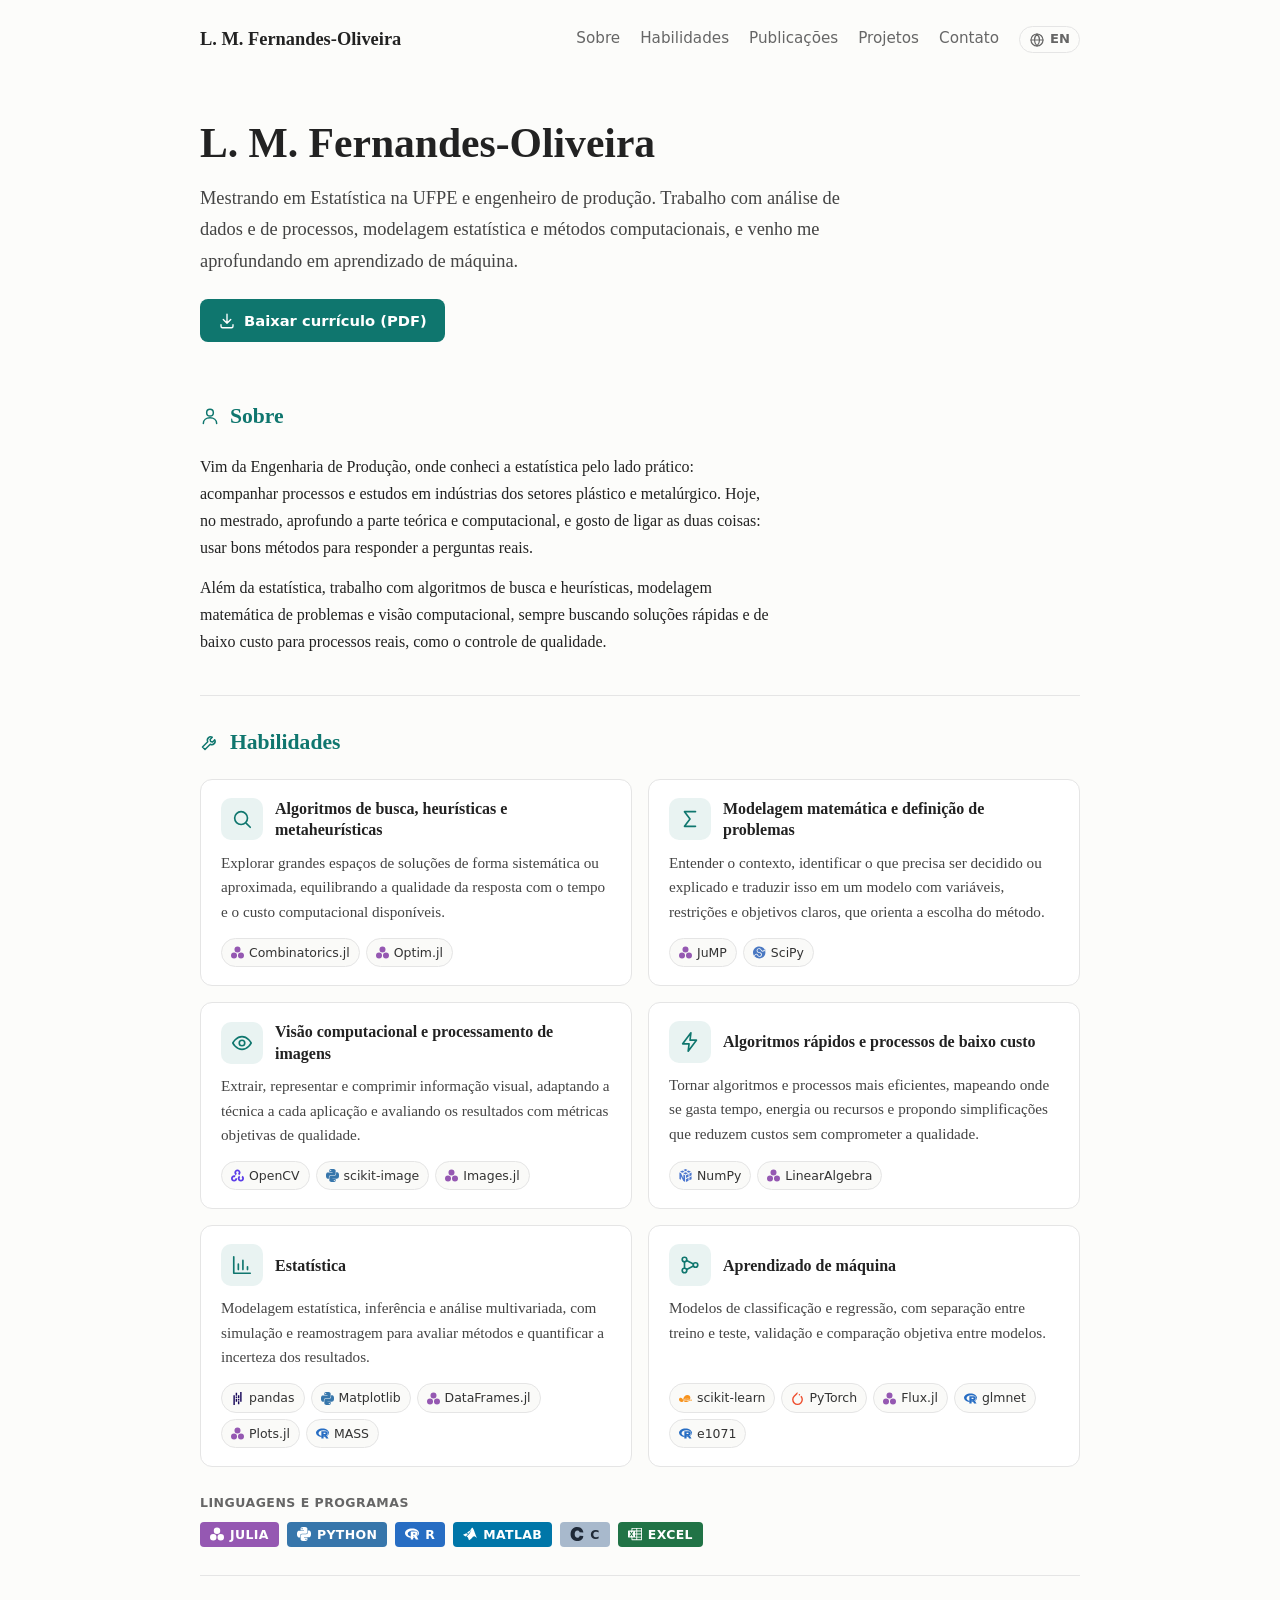
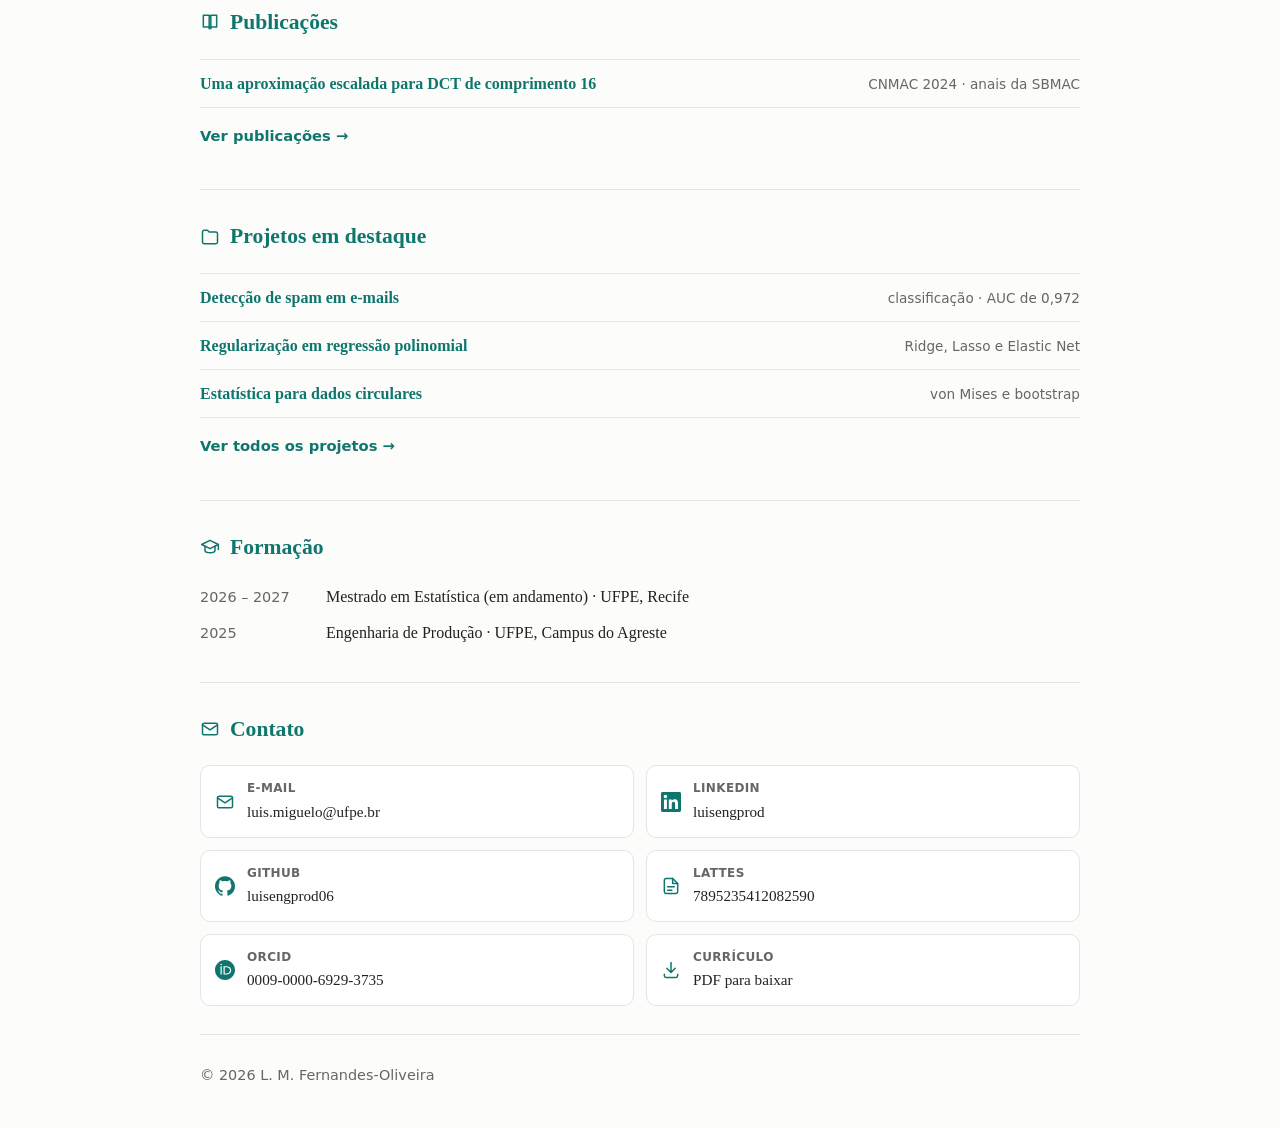
==== commit fac58f95: "Adiciona o ORCID no contato, nas publicações e nos currículos Co-Authored-By: Claude Opus 5.5 <norep" ====
--- a/index.html
+++ b/index.html
@@ -120,6 +120,7 @@
       <li><a href="https://www.linkedin.com/in/luisengprod/"><svg class="ic" viewBox="0 0 24 24" width="20" height="20" aria-hidden="true"><path fill="currentColor" d="M20.447 20.452h-3.554v-5.569c0-1.328-.027-3.037-1.852-3.037-1.853 0-2.136 1.445-2.136 2.939v5.667H9.351V9h3.414v1.561h.046c.477-.9 1.637-1.85 3.37-1.85 3.601 0 4.267 2.37 4.267 5.455v6.286zM5.337 7.433c-1.144 0-2.063-.926-2.063-2.065 0-1.138.92-2.063 2.063-2.063 1.14 0 2.064.925 2.064 2.063 0 1.139-.925 2.065-2.064 2.065zm1.782 13.019H3.555V9h3.564v11.452zM22.225 0H1.771C.792 0 0 .774 0 1.729v20.542C0 23.227.792 24 1.771 24h20.451C23.2 24 24 23.227 24 22.271V1.729C24 .774 23.2 0 22.222 0h.003z"/></svg><span><b>LinkedIn</b>luisengprod</span></a></li>
       <li><a href="https://github.com/luisengprod06"><svg class="ic" viewBox="0 0 24 24" width="20" height="20" aria-hidden="true"><path fill="currentColor" d="M12 .297c-6.63 0-12 5.373-12 12 0 5.303 3.438 9.8 8.205 11.385.6.113.82-.258.82-.577 0-.285-.01-1.04-.015-2.04-3.338.724-4.042-1.61-4.042-1.61C4.422 18.07 3.633 17.7 3.633 17.7c-1.087-.744.084-.729.084-.729 1.205.084 1.838 1.236 1.838 1.236 1.07 1.835 2.809 1.305 3.495.998.108-.776.417-1.305.76-1.605-2.665-.3-5.466-1.332-5.466-5.93 0-1.31.465-2.38 1.235-3.22-.135-.303-.54-1.523.105-3.176 0 0 1.005-.322 3.3 1.23.96-.267 1.98-.399 3-.405 1.02.006 2.04.138 3 .405 2.28-1.552 3.285-1.23 3.285-1.23.645 1.653.24 2.873.12 3.176.765.84 1.23 1.91 1.23 3.22 0 4.61-2.805 5.625-5.475 5.92.42.36.81 1.096.81 2.22 0 1.606-.015 2.896-.015 3.286 0 .315.21.69.825.57C20.565 22.092 24 17.592 24 12.297c0-6.627-5.373-12-12-12"/></svg><span><b>GitHub</b>luisengprod06</span></a></li>
       <li><a href="http://lattes.cnpq.br/7895235412082590"><svg class="ic" viewBox="0 0 24 24" width="20" height="20" fill="none" stroke="currentColor" stroke-width="1.8" stroke-linecap="round" stroke-linejoin="round" aria-hidden="true"><path d="M14 3H6a2 2 0 0 0-2 2v14a2 2 0 0 0 2 2h12a2 2 0 0 0 2-2V9z"/><path d="M14 3v6h6M8 13h8M8 17h5"/></svg><span><b>Lattes</b>7895235412082590</span></a></li>
+      <li><a href="https://orcid.org/0009-0000-6929-3735"><svg class="ic" viewBox="0 0 24 24" width="20" height="20" aria-hidden="true"><path fill="currentColor" d="M12 0C5.372 0 0 5.372 0 12s5.372 12 12 12 12-5.372 12-12S18.628 0 12 0zM7.369 4.378c.525 0 .947.431.947.947s-.422.947-.947.947a.95.95 0 0 1-.947-.947c0-.525.422-.947.947-.947zm-.722 3.038h1.444v10.041H6.647V7.416zm3.562 0h3.9c3.712 0 5.344 2.653 5.344 5.025 0 2.578-2.016 5.025-5.325 5.025h-3.919V7.416zm1.444 1.303v7.444h2.297c3.272 0 4.022-2.484 4.022-3.722 0-2.016-1.284-3.722-4.097-3.722h-2.222z"/></svg><span><b>ORCID</b>0009-0000-6929-3735</span></a></li>
       <li><a href="curriculo-LM-Fernandes-Oliveira.pdf" download><svg class="ic" viewBox="0 0 24 24" width="20" height="20" fill="none" stroke="currentColor" stroke-width="1.8" stroke-linecap="round" stroke-linejoin="round" aria-hidden="true"><path d="M12 3v12M7 10l5 5 5-5"/><path d="M4 17v2a2 2 0 0 0 2 2h12a2 2 0 0 0 2-2v-2"/></svg><span><b>Currículo</b>PDF para baixar</span></a></li>
     </ul>
   </section>
